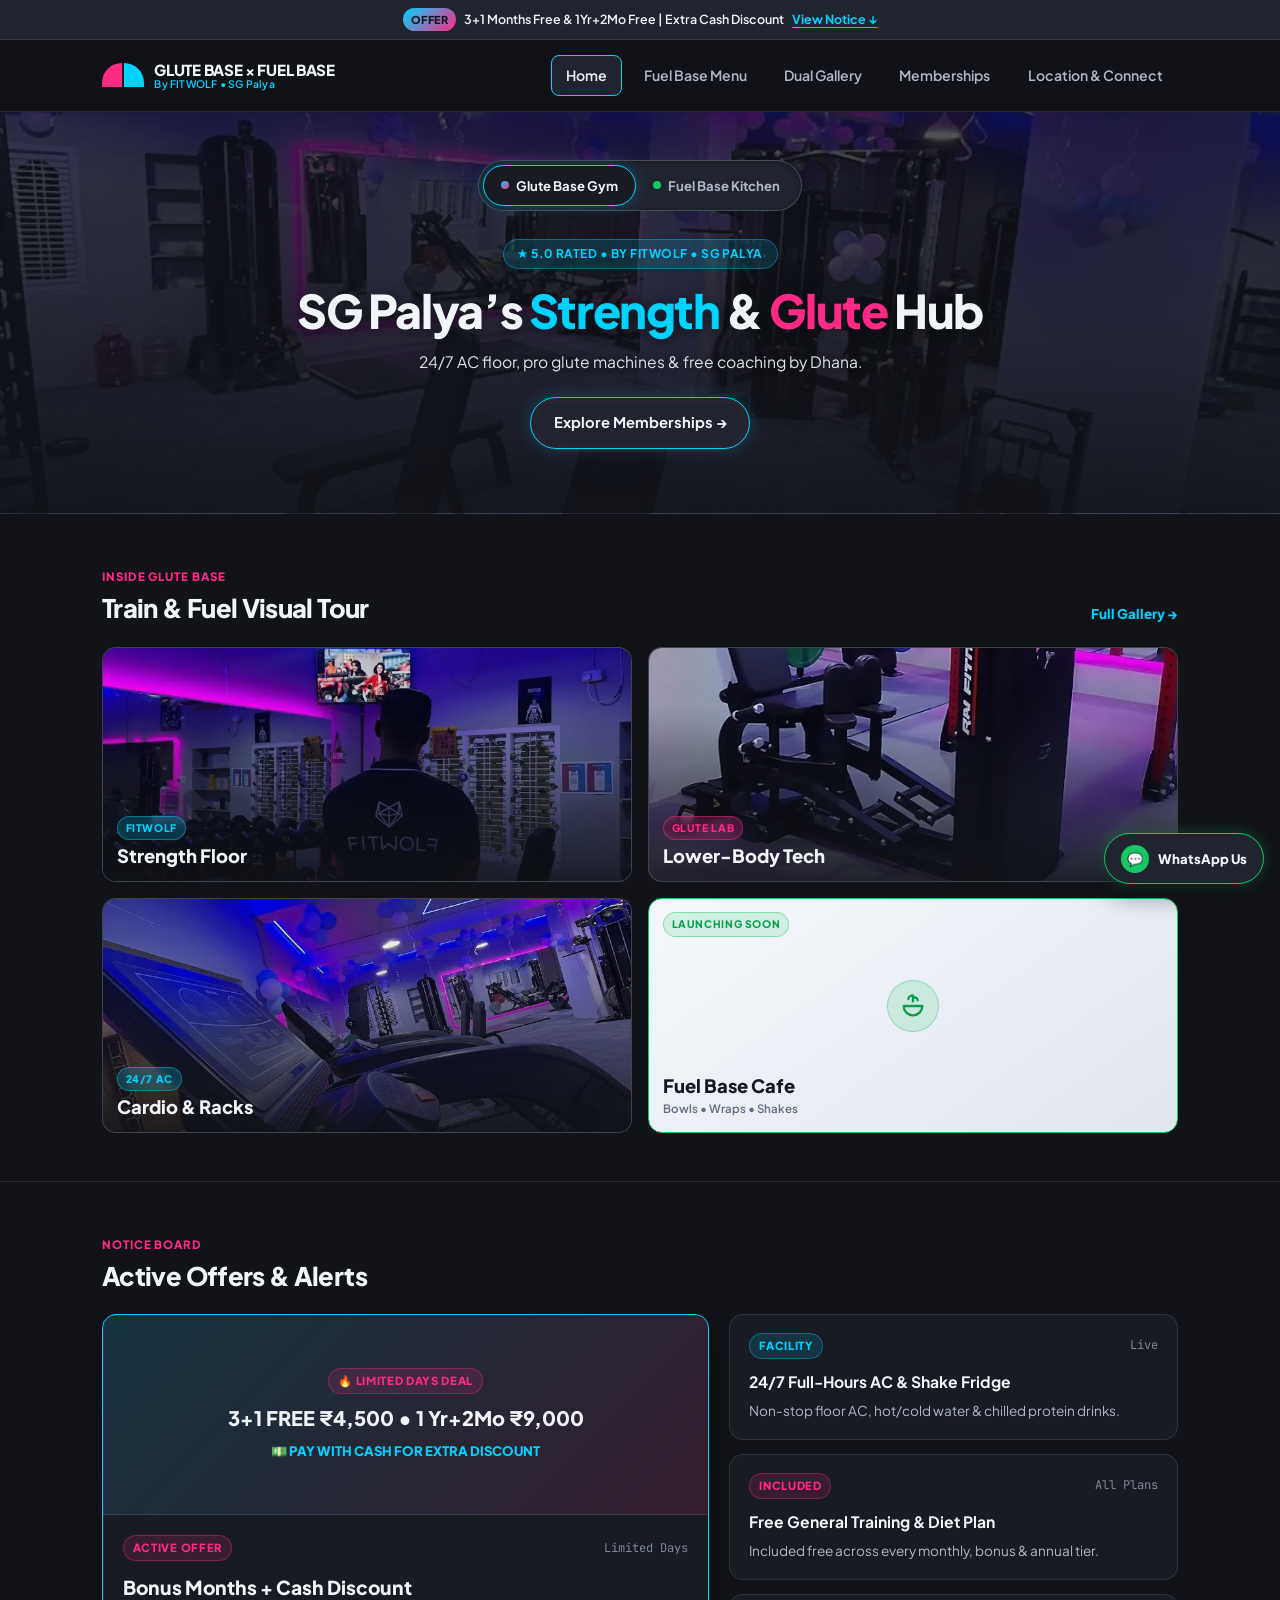
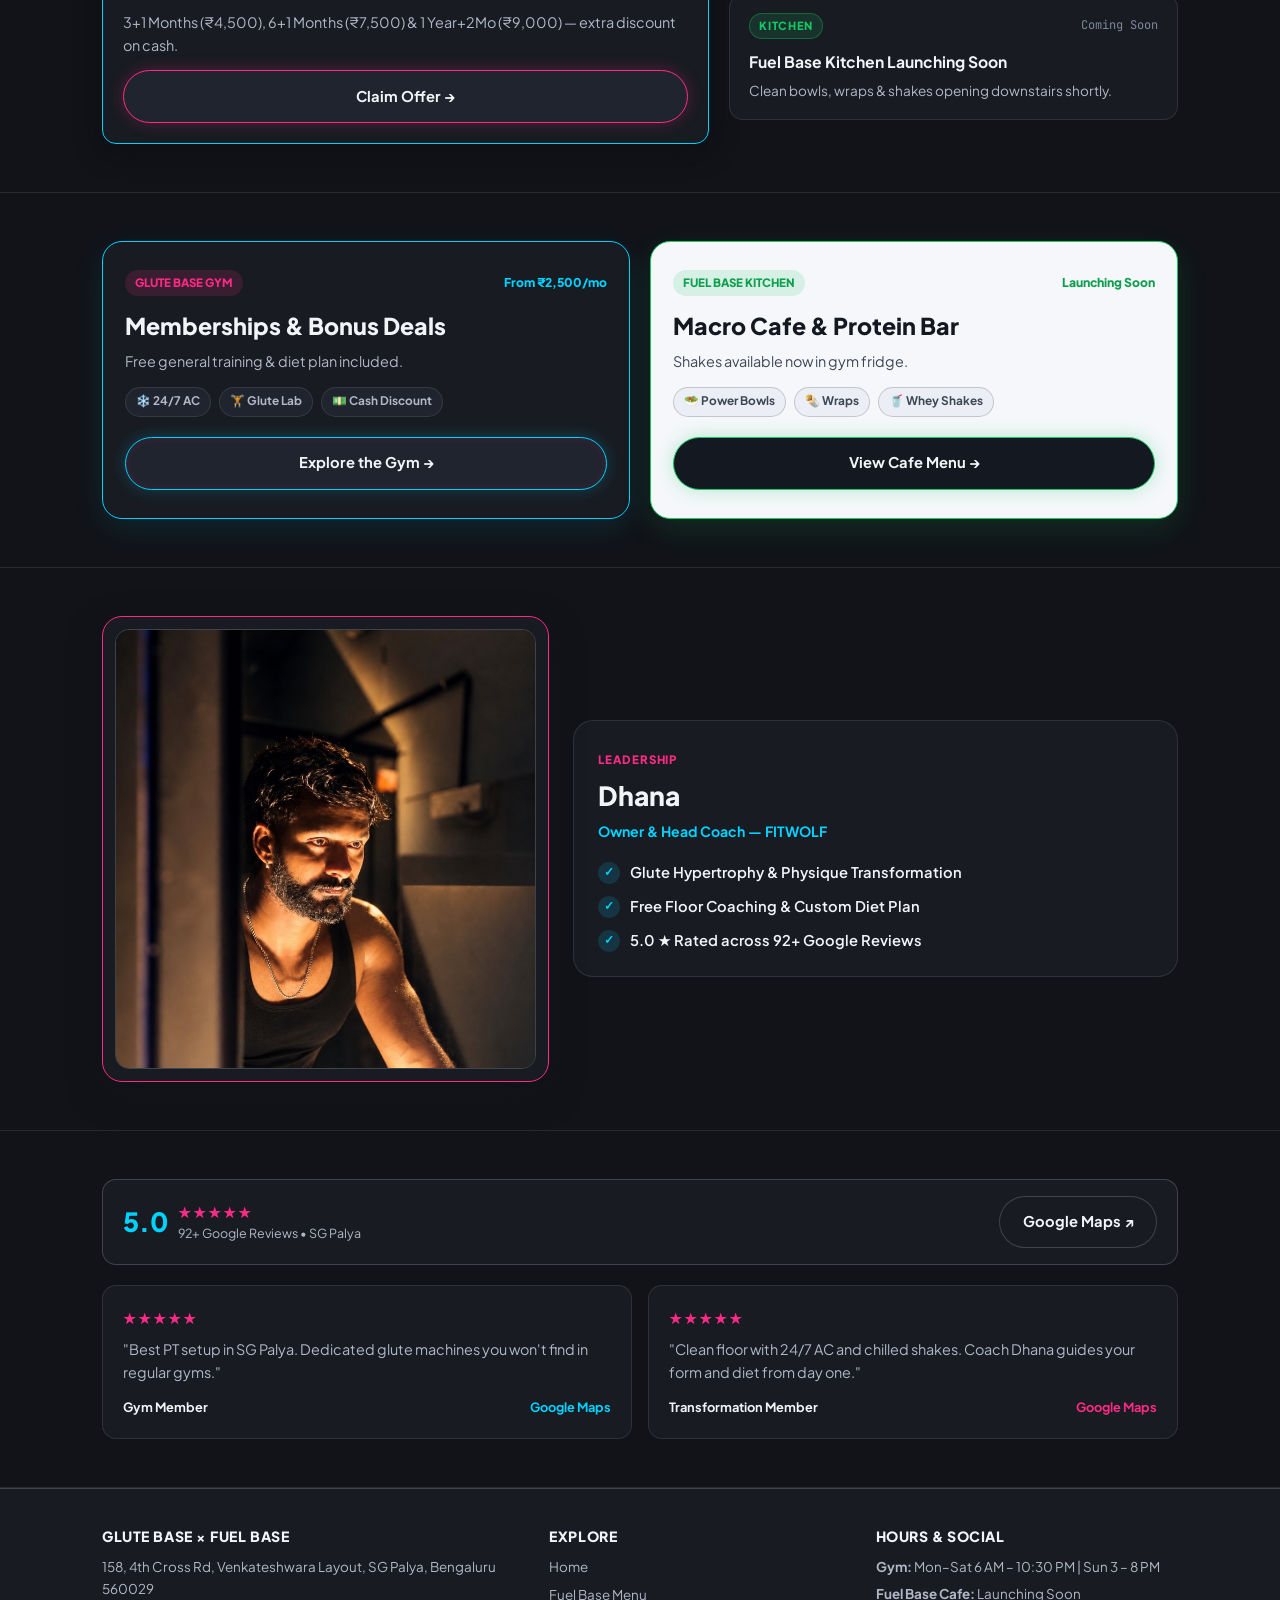
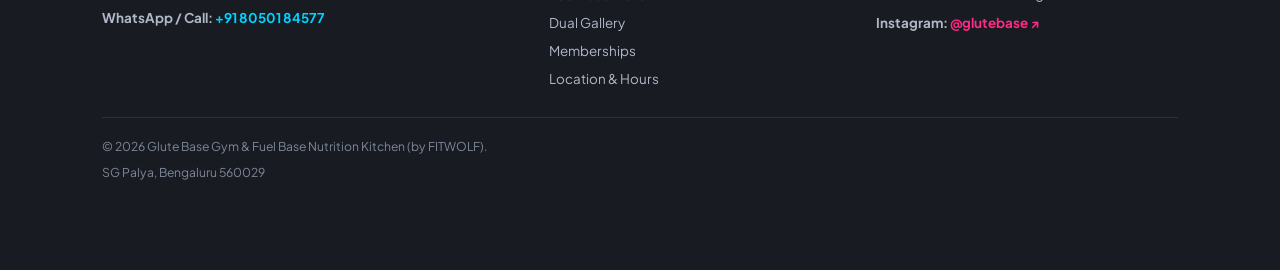
==== index.html @ b039906a "refactor: overhaul 5 pages to image-first visual layout & cut copy ~58-65%" ====
<!DOCTYPE html>
<html lang="en">
<head>
  <meta charset="UTF-8">
  <meta name="viewport" content="width=device-width, initial-scale=1.0">
  <title>Glute Base Gym &amp; Fuel Base Nutrition Kitchen | SG Palya, Bengaluru</title>
  <meta name="description" content="Glute Base Gym (Strength & Physique Training by FITWOLF) and Fuel Base Nutrition Kitchen in SG Palya, Bengaluru. 24/7 AC, Glute Lab & Coach Dhana.">
  <link rel="preconnect" href="https://fonts.googleapis.com">
  <link rel="preconnect" href="https://fonts.gstatic.com" crossorigin>
  <link href="https://fonts.googleapis.com/css2?family=JetBrains+Mono:wght@600;700&family=Plus+Jakarta+Sans:wght@400;500;600;700;800&display=swap" rel="stylesheet">
  <link rel="stylesheet" href="styles.css">
</head>
<body>

  <!-- TOP STACKING ORDER: 1. STICKY HELLO BAR + 2. MAIN HEADER -->
  <div class="top-stack-wrapper">
    <div class="hello-bar" role="region" aria-label="Latest Announcement Bar">
      <a href="#announcements" class="hello-bar-link">
        <span class="hello-pill">Offer</span>
        <span class="hello-text">3+1 Months Free &amp; 1Yr+2Mo Free | Extra Cash Discount</span>
        <span class="hello-cta">View Notice ↓</span>
      </a>
    </div>

    <header class="site-header">
      <div class="container header-inner">
        <a href="index.html" class="brand-logo" aria-label="Glute Base and Fuel Base Home">
          <div class="logo-semicircle-mark" aria-hidden="true" title="Glute Base &amp; Fuel Base Logo">
            <span class="semi-half semi-pink"></span>
            <span class="semi-half semi-blue"></span>
          </div>
          <div class="brand-logo-text">
            <span class="brand-logo-title">GLUTE BASE &times; FUEL BASE</span>
            <span class="brand-logo-sub">By FITWOLF • SG Palya</span>
          </div>
        </a>

        <button type="button" class="hamburger-btn" id="hamburger-btn" aria-label="Toggle navigation menu" aria-expanded="false" aria-controls="site-nav">
          <span class="hamburger-line"></span>
          <span class="hamburger-line"></span>
          <span class="hamburger-line"></span>
        </button>

        <nav class="site-nav" id="site-nav" aria-label="Primary Navigation">
          <ul class="nav-list">
            <li><a href="index.html" class="nav-link active">Home</a></li>
            <li><a href="menu.html" class="nav-link nav-link-fuel">Fuel Base Menu</a></li>
            <li><a href="gallery.html" class="nav-link">Dual Gallery</a></li>
            <li><a href="pricing.html" class="nav-link">Memberships</a></li>
            <li><a href="contact.html" class="nav-link">Location &amp; Connect</a></li>
          </ul>
        </nav>
      </div>
    </header>
  </div>

  <main>
    <!-- ======================================================================
         1. IMAGE-FIRST HERO SECTION WITH SCOPED BLUR DISSOLVE PILL TOGGLE
         ====================================================================== -->
    <section class="hero-section brand-scope-zone theme-glute" id="hero-brand-scope">
      <div class="container">
        <!-- iOS-Style Dual-Brand Pill Switch -->
        <div class="brand-toggle-bar">
          <div class="ios-pill-switch" data-brand-switch="hero-brand-scope" role="tablist" aria-label="Switch between Glute Base Gym and Fuel Base Nutrition Kitchen">
            <button type="button" class="pill-option is-active" data-brand="glute" role="tab" aria-selected="true" id="hero-tab-glute">
              <span class="brand-dot dot-glute"></span>
              <span>Glute Base Gym</span>
            </button>
            <button type="button" class="pill-option" data-brand="fuel" role="tab" aria-selected="false" id="hero-tab-fuel">
              <span class="brand-dot dot-fuel"></span>
              <span>Fuel Base Kitchen</span>
            </button>
          </div>
        </div>

        <!-- Blur Dissolve Target -->
        <div class="blur-dissolve-target">
          <!-- GLUTE BASE HERO PANE -->
          <div class="hero-card" data-brand-pane="glute">
            <div class="brand-eyebrow">
              <span>★ 5.0 Rated • By FITWOLF • SG Palya</span>
            </div>
            <h1 class="hero-title">
              SG Palya’s <span class="accent-blue-text">Strength</span> &amp; <span class="accent-pink-text">Glute</span> Hub
            </h1>
            <p class="hero-subtitle">
              24/7 AC floor, pro glute machines &amp; free coaching by Dhana.
            </p>
            <div class="hero-cta-group">
              <a href="pricing.html" class="btn btn-neon-glute" id="hero-cta-memberships">Explore Memberships →</a>
            </div>
          </div>

          <!-- FUEL BASE HERO PANE -->
          <div class="hero-card" data-brand-pane="fuel" hidden>
            <div class="brand-eyebrow">
              <span>🚀 Launching Soon • SG Palya</span>
            </div>
            <h1 class="hero-title">
              <span class="accent-green-text">Fuel Base</span> Nutrition Kitchen
            </h1>
            <p class="hero-subtitle">
              Clean high-protein bowls, wraps &amp; whey shakes opening downstairs.
            </p>
            <div class="hero-cta-group">
              <a href="menu.html" class="btn btn-neon-fuel" id="hero-cta-menu">Preview Menu →</a>
            </div>
          </div>
        </div>
      </div>
    </section>

    <!-- ======================================================================
         2. VISUAL SHOWCASE / 2-COLUMN IMAGE PREVIEW STRIP
         ====================================================================== -->
    <section class="section-block" id="highlights">
      <div class="container">
        <div class="section-header" style="display: flex; align-items: flex-end; justify-content: space-between; gap: 0.75rem; flex-wrap: wrap;">
          <div>
            <span class="section-tag">Inside Glute Base</span>
            <h2 class="section-title">Train &amp; Fuel Visual Tour</h2>
          </div>
          <a href="gallery.html" style="font-size: 0.84rem; font-weight: 800; color: var(--accent-blue);">Full Gallery →</a>
        </div>

        <div class="highlights-grid">
          <a href="gallery.html" class="highlight-tile">
            <img src="assets/images/gym_gmaps_5.webp" alt="FITWOLF coaching floor and dumbbell rack" class="highlight-tile-img" loading="lazy">
            <div class="highlight-tile-scrim"></div>
            <div class="highlight-tile-content">
              <span class="highlight-badge">FITWOLF</span>
              <span class="highlight-label">Strength Floor</span>
            </div>
          </a>

          <a href="gallery.html" class="highlight-tile">
            <img src="assets/images/gym_gmaps_1.webp" alt="Dedicated glute hip abductor machine" class="highlight-tile-img" loading="lazy">
            <div class="highlight-tile-scrim"></div>
            <div class="highlight-tile-content">
              <span class="highlight-badge badge-pink">Glute Lab</span>
              <span class="highlight-label">Lower-Body Tech</span>
            </div>
          </a>

          <a href="gallery.html" class="highlight-tile">
            <img src="assets/images/gym_gmaps_4.webp" alt="24/7 AC treadmills and cardio zone" class="highlight-tile-img" loading="lazy">
            <div class="highlight-tile-scrim"></div>
            <div class="highlight-tile-content">
              <span class="highlight-badge">24/7 AC</span>
              <span class="highlight-label">Cardio &amp; Racks</span>
            </div>
          </a>

          <a href="menu.html" class="highlight-tile highlight-tile-fuel">
            <div class="highlight-badge badge-green">Launching Soon</div>
            <div class="highlight-fuel-visual" aria-hidden="true">
              <div class="highlight-fuel-icon-ring">
                <svg width="28" height="28" viewBox="0 0 24 24" fill="none" stroke="currentColor" stroke-width="2" stroke-linecap="round" stroke-linejoin="round" style="color: var(--accent-green-dark);">
                  <path d="M4 12h16a8 8 0 0 1-16 0Z"/>
                  <path d="M12 4v4"/>
                  <path d="M8 6c0-2 2-3 4-3"/>
                  <path d="M16 7c0-1.5-1.5-2.5-3-2.5"/>
                </svg>
              </div>
            </div>
            <div>
              <div class="highlight-label">Fuel Base Cafe</div>
              <div class="highlight-sub">Bowls • Wraps • Shakes</div>
            </div>
          </a>
        </div>
      </div>
    </section>

    <!-- ======================================================================
         3. NOTICE BOARD (ULTRA-SHORT OFFERS + MOBILE ACCORDION)
         ====================================================================== -->
    <section class="section-block" id="announcements">
      <div class="container">
        <div class="section-header">
          <span class="section-tag">Notice Board</span>
          <h2 class="section-title">Active Offers &amp; Alerts</h2>
        </div>

        <div class="notice-board-grid">
          <!-- Main Ongoing Offer -->
          <article class="main-notice-card">
            <div class="notice-image-placeholder">
              <span class="notice-live-tag" style="margin-bottom: 0.5rem;">🔥 Limited Days Deal</span>
              <div style="font-size: 1.25rem; font-weight: 800; color: var(--text-light-primary);">
                3+1 FREE ₹4,500 &bull; 1 Yr+2Mo ₹9,000
              </div>
              <p style="font-size: 0.82rem; color: var(--accent-blue); font-weight: 800; margin-top: 0.35rem;">
                💵 PAY WITH CASH FOR EXTRA DISCOUNT
              </p>
            </div>
            <div class="main-notice-body">
              <div class="notice-status-row">
                <span class="notice-live-tag">Active Offer</span>
                <span class="notice-date">Limited Days</span>
              </div>
              <h3 class="main-notice-title">Bonus Months + Cash Discount</h3>
              <p class="main-notice-text" style="margin-bottom: 0.85rem;">
                3+1 Months (₹4,500), 6+1 Months (₹7,500) &amp; 1 Year+2Mo (₹9,000) — extra discount on cash.
              </p>
              <a href="pricing.html" class="btn btn-neon-pink" style="width: 100%;">Claim Offer →</a>
            </div>
          </article>

          <!-- Previous / Supporting Notices -->
          <div class="prev-notices-column" id="prev-notices-list">
            <article class="prev-notice-card">
              <div class="notice-status-row">
                <span class="notice-live-tag" style="background-color: var(--accent-blue-soft); color: var(--accent-blue); border-color: rgba(0, 210, 255, 0.35);">Facility</span>
                <span class="notice-date">Live</span>
              </div>
              <h4 class="prev-notice-title">24/7 Full-Hours AC &amp; Shake Fridge</h4>
              <p class="prev-notice-desc">
                Non-stop floor AC, hot/cold water &amp; chilled protein drinks.
              </p>
            </article>

            <article class="prev-notice-card is-hidden-mobile">
              <div class="notice-status-row">
                <span class="notice-live-tag">Included</span>
                <span class="notice-date">All Plans</span>
              </div>
              <h4 class="prev-notice-title">Free General Training &amp; Diet Plan</h4>
              <p class="prev-notice-desc">
                Included free across every monthly, bonus &amp; annual tier.
              </p>
            </article>

            <article class="prev-notice-card is-hidden-mobile">
              <div class="notice-status-row">
                <span class="notice-live-tag" style="background-color: var(--accent-green-soft); color: var(--accent-green); border-color: rgba(22, 199, 101, 0.35);">Kitchen</span>
                <span class="notice-date">Coming Soon</span>
              </div>
              <h4 class="prev-notice-title">Fuel Base Kitchen Launching Soon</h4>
              <p class="prev-notice-desc">
                Clean bowls, wraps &amp; shakes opening downstairs shortly.
              </p>
            </article>

            <button type="button" class="notice-accordion-btn" id="notice-accordion-toggle" aria-expanded="false">
              <span data-toggle-label>View all notices (2 more) ↓</span>
            </button>
          </div>
        </div>
      </div>
    </section>

    <!-- ======================================================================
         4. ENTRY PORTALS (2 LARGE NAVIGATION CARDS)
         ====================================================================== -->
    <section class="section-block" id="portals">
      <div class="container">
        <div class="portals-grid">
          <!-- Portal 1: Glute Base Gym -> pricing.html -->
          <div class="portal-card portal-glute">
            <div>
              <div class="portal-badge-row">
                <span class="portal-pill-glute">Glute Base Gym</span>
                <span style="font-size: 0.76rem; color: var(--accent-blue); font-weight: 800;">From ₹2,500/mo</span>
              </div>
              <h3 class="portal-title" style="margin-top: 0.65rem;">Memberships &amp; Bonus Deals</h3>
              <p class="portal-desc">Free general training &amp; diet plan included.</p>
              <div class="portal-chips">
                <span class="portal-chip">❄️ 24/7 AC</span>
                <span class="portal-chip">🏋️ Glute Lab</span>
                <span class="portal-chip">💵 Cash Discount</span>
              </div>
            </div>
            <a href="pricing.html" class="btn btn-neon-glute" id="portal-explore-gym">Explore the Gym →</a>
          </div>

          <!-- Portal 2: Fuel Base Cafe -> menu.html -->
          <div class="portal-card portal-fuel">
            <div>
              <div class="portal-badge-row">
                <span class="portal-pill-fuel">Fuel Base Kitchen</span>
                <span style="font-size: 0.76rem; color: var(--accent-green-dark); font-weight: 800;">Launching Soon</span>
              </div>
              <h3 class="portal-title" style="margin-top: 0.65rem;">Macro Cafe &amp; Protein Bar</h3>
              <p class="portal-desc">Shakes available now in gym fridge.</p>
              <div class="portal-chips">
                <span class="portal-chip">🥗 Power Bowls</span>
                <span class="portal-chip">🌯 Wraps</span>
                <span class="portal-chip">🥤 Whey Shakes</span>
              </div>
            </div>
            <a href="menu.html" class="btn btn-neon-fuel" id="portal-view-menu">View Cafe Menu →</a>
          </div>
        </div>
      </div>
    </section>

    <!-- ======================================================================
         5. COACH DHANA SECTION (PROMINENT PORTRAIT + 3 PUNCHY HIGHLIGHTS)
         ====================================================================== -->
    <section class="section-block" id="about-dhana">
      <div class="container">
        <div class="about-founder-grid">
          <div class="founder-photo-box">
            <img
              src="assets/images/dhana_2.PNG"
              alt="Dhana — Owner & Head Coach (FITWOLF)"
              class="founder-portrait-img"
              loading="lazy"
            >
          </div>

          <div class="founder-content-card">
            <span class="section-tag">Leadership</span>
            <h2 class="founder-name">Dhana</h2>
            <div class="founder-role">Owner &amp; Head Coach — FITWOLF</div>

            <ul class="founder-bullets">
              <li>
                <span class="founder-bullet-icon">✓</span>
                <span>Glute Hypertrophy &amp; Physique Transformation</span>
              </li>
              <li>
                <span class="founder-bullet-icon">✓</span>
                <span>Free Floor Coaching &amp; Custom Diet Plan</span>
              </li>
              <li>
                <span class="founder-bullet-icon">✓</span>
                <span>5.0 ★ Rated across 92+ Google Reviews</span>
              </li>
            </ul>
          </div>
        </div>
      </div>
    </section>

    <!-- ======================================================================
         6. REVIEWS / SOCIAL PROOF (CONCISE)
         ====================================================================== -->
    <section class="section-block" id="reviews">
      <div class="container">
        <div class="reviews-summary-bar">
          <div class="rating-score">
            <span class="score-num">5.0</span>
            <div>
              <div class="stars-row" aria-label="5 out of 5 stars">★★★★★</div>
              <div style="font-size: 0.78rem; color: var(--text-light-secondary);">92+ Google Reviews • SG Palya</div>
            </div>
          </div>
          <a href="https://maps.google.com/?q=Glute+Base+Gym+and+Fitness+Centre+158+4th+Cross+Road+Venkateshwara+Layout+SG+Palya+Bengaluru" target="_blank" rel="noopener" class="btn btn-secondary-dark">Google Maps ↗</a>
        </div>

        <div class="reviews-grid">
          <article class="review-card">
            <div class="stars-row" style="margin-bottom: 0.45rem;">★★★★★</div>
            <p class="review-quote">
              "Best PT setup in SG Palya. Dedicated glute machines you won't find in regular gyms."
            </p>
            <div class="reviewer-meta">
              <span>Gym Member</span>
              <span style="color: var(--accent-blue);">Google Maps</span>
            </div>
          </article>

          <article class="review-card">
            <div class="stars-row" style="margin-bottom: 0.45rem;">★★★★★</div>
            <p class="review-quote">
              "Clean floor with 24/7 AC and chilled shakes. Coach Dhana guides your form and diet from day one."
            </p>
            <div class="reviewer-meta">
              <span>Transformation Member</span>
              <span style="color: var(--accent-pink);">Google Maps</span>
            </div>
          </article>
        </div>
      </div>
    </section>
  </main>

  <!-- GLOBAL FOOTER -->
  <footer class="site-footer">
    <div class="container">
      <div class="footer-grid">
        <div>
          <div class="footer-heading">Glute Base &times; Fuel Base</div>
          <p style="margin-bottom: 0.5rem;">
            158, 4th Cross Rd, Venkateshwara Layout, SG Palya, Bengaluru 560029
          </p>
          <p>
            <strong>WhatsApp / Call:</strong> <a href="tel:+918050184577" style="color: var(--accent-blue); font-weight: 700;">+91 80501 84577</a>
          </p>
        </div>

        <div>
          <div class="footer-heading">Explore</div>
          <ul class="footer-links">
            <li><a href="index.html">Home</a></li>
            <li><a href="menu.html">Fuel Base Menu</a></li>
            <li><a href="gallery.html">Dual Gallery</a></li>
            <li><a href="pricing.html">Memberships</a></li>
            <li><a href="contact.html">Location &amp; Hours</a></li>
          </ul>
        </div>

        <div>
          <div class="footer-heading">Hours &amp; Social</div>
          <p style="margin-bottom: 0.35rem;"><strong>Gym:</strong> Mon–Sat 6 AM – 10:30 PM | Sun 3 – 8 PM</p>
          <p style="margin-bottom: 0.45rem;"><strong>Fuel Base Cafe:</strong> Launching Soon</p>
          <p><strong>Instagram:</strong> <a href="https://www.instagram.com/glutebase/" target="_blank" rel="noopener" style="color: var(--accent-pink); font-weight: 700;">@glutebase ↗</a></p>
        </div>
      </div>

      <div class="footer-bottom">
        <span>&copy; 2026 Glute Base Gym &amp; Fuel Base Nutrition Kitchen (by FITWOLF).</span>
        <span>SG Palya, Bengaluru 560029</span>
      </div>
    </div>
  </footer>

  <!-- PERSISTENT FLOATING WHATSAPP WIDGET -->
  <a href="https://wa.me/918050184577?text=Hi%20Dhana%2C%20I%20visited%20Glute%20Base%20online%20and%20want%20to%20connect." target="_blank" rel="noopener" class="whatsapp-float" aria-label="Chat on WhatsApp with Glute Base">
    <span class="wa-icon-circle" aria-hidden="true">💬</span>
    <span>WhatsApp Us</span>
  </a>

  <script src="main.js"></script>
</body>
</html>
---- styles.css ----
/* ==========================================================================
   GLUTE BASE GYM & FUEL BASE NUTRITION KITCHEN — CORE DESIGN SYSTEM
   Architecture: Mobile-First, Pure CSS3, Dual-Brand Theme Engine
   Strictly NO #000000 or #FFFFFF, NO Red/Coral anywhere.
   ========================================================================== */

:root {
  /* Dark Mode (Glute Base Default) - Charcoal & Off-Black */
  --charcoal-bg: #111318;
  --charcoal-surface: #181B22;
  --charcoal-elevated: #20242E;
  --charcoal-border: rgba(244, 246, 250, 0.1);
  --charcoal-border-strong: rgba(244, 246, 250, 0.18);

  /* Light Mode (Fuel Base) - Off-White & Soft Ivory */
  --offwhite-bg: #F5F7FA;
  --offwhite-surface: #EBEEF4;
  --offwhite-elevated: #E1E6EF;
  --offwhite-border: rgba(18, 21, 28, 0.1);
  --offwhite-border-strong: rgba(18, 21, 28, 0.18);

  /* Text Colors (Never pure #000000 or #FFFFFF) */
  --text-light-primary: #F2F5F8;
  --text-light-secondary: #B0B8C8;
  --text-light-muted: #7E8798;

  --text-dark-primary: #141821;
  --text-dark-secondary: #3E4656;
  --text-dark-muted: #646E82;

  /* Brand Accents - Strictly Electric Blue, Neon Pink, & Fresh Green (NO Red/Coral) */
  --accent-blue: #00D2FF;
  --accent-blue-dark: #0099CC;
  --accent-blue-soft: rgba(0, 210, 255, 0.14);

  --accent-pink: #FF2A85;
  --accent-pink-dark: #D91B6E;
  --accent-pink-soft: rgba(255, 42, 133, 0.14);

  --accent-green: #16C765;
  --accent-green-dark: #0E9F4E;
  --accent-green-soft: rgba(22, 199, 101, 0.14);

  /* Gradients */
  --grad-glute: linear-gradient(135deg, var(--accent-blue) 0%, var(--accent-pink) 100%);
  --grad-fuel: linear-gradient(135deg, var(--accent-green) 0%, var(--accent-blue) 55%, var(--accent-pink) 100%);

  /* Typography */
  --font-sans: 'Plus Jakarta Sans', -apple-system, BlinkMacSystemFont, 'Segoe UI', Roboto, sans-serif;
  --font-mono: 'JetBrains Mono', monospace;

  /* Spacing & Layout */
  --container-max: 1140px;
  --gutter: 1rem;
  --radius-sm: 8px;
  --radius-md: 14px;
  --radius-lg: 20px;
  --radius-pill: 9999px;

  /* Sticky Offsets */
  --hellobar-h: 40px;
  --header-h: 64px;
}

/* ==========================================================================
   1. RESET & HORIZONTAL OVERFLOW LOCK (ZERO HORIZONTAL SCROLL ON MOBILE)
   ========================================================================== */
*,
*::before,
*::after {
  box-sizing: border-box;
  margin: 0;
  padding: 0;
}

html {
  font-size: 16px;
  scroll-behavior: smooth;
  overflow-x: hidden;
  max-width: 100%;
  -webkit-text-size-adjust: 100%;
}

body {
  font-family: var(--font-sans);
  background-color: var(--charcoal-bg);
  color: var(--text-light-primary);
  line-height: 1.6;
  overflow-x: hidden;
  max-width: 100%;
  min-height: 100vh;
  display: flex;
  flex-direction: column;
  -webkit-font-smoothing: antialiased;
}

body.page-light {
  background-color: var(--offwhite-bg);
  color: var(--text-dark-primary);
}

img,
svg,
iframe,
video {
  max-width: 100%;
  height: auto;
  display: block;
}

a {
  color: inherit;
  text-decoration: none;
  transition: color 0.2s ease, opacity 0.2s ease;
}

ul,
ol {
  list-style: none;
}

button,
input {
  font: inherit;
  border: none;
  background: none;
}

button {
  cursor: pointer;
}

.container {
  width: 100%;
  max-width: var(--container-max);
  margin: 0 auto;
  padding: 0 var(--gutter);
}

/* ==========================================================================
   2. TOP STACKING ORDER: STICKY HELLO BAR + MAIN HEADER
   ========================================================================== */
.top-stack-wrapper {
  position: sticky;
  top: 0;
  z-index: 900;
  width: 100%;
}

/* Sticky Hello Bar */
.hello-bar {
  background-color: var(--charcoal-elevated);
  border-bottom: 1px solid var(--charcoal-border);
  min-height: var(--hellobar-h);
  display: flex;
  align-items: center;
  justify-content: center;
  padding: 0.35rem 0.75rem;
  font-size: 0.78rem;
  color: var(--text-light-primary);
}

.hello-bar-link {
  display: flex;
  align-items: center;
  justify-content: center;
  gap: 0.5rem;
  flex-wrap: nowrap;
  text-align: center;
  width: 100%;
  min-width: 0;
}

.hello-pill {
  display: none;
  background: var(--grad-glute);
  color: var(--charcoal-bg);
  font-weight: 800;
  font-size: 0.68rem;
  letter-spacing: 0.05em;
  text-transform: uppercase;
  padding: 0.15rem 0.5rem;
  border-radius: var(--radius-pill);
  flex-shrink: 0;
}

.hello-text {
  font-weight: 600;
  color: var(--text-light-primary);
  min-width: 0;
  overflow-wrap: break-word;
}

.hello-cta {
  color: var(--accent-blue);
  font-weight: 700;
  text-decoration: underline;
  text-underline-offset: 3px;
  flex-shrink: 0;
  white-space: nowrap;
}

/* Main Header (Logo Left, Hamburger Right) */
.site-header {
  position: relative;
  background-color: rgba(17, 19, 24, 0.94);
  backdrop-filter: blur(14px);
  -webkit-backdrop-filter: blur(14px);
  border-bottom: 1px solid var(--charcoal-border);
  height: var(--header-h);
  display: flex;
  align-items: center;
  width: 100%;
}

.header-inner {
  display: flex;
  align-items: center;
  justify-content: space-between;
  width: 100%;
  gap: 0.75rem;
}

/* Storefront Signage Split Semi-Circle Logo Placeholder */
.brand-logo {
  display: flex;
  align-items: center;
  gap: 0.65rem;
  min-width: 0;
}

.logo-semicircle-mark {
  width: 42px;
  height: 24px;
  display: flex;
  gap: 2px;
  flex-shrink: 0;
}

.semi-half {
  flex: 1;
  height: 100%;
  position: relative;
  overflow: hidden;
}

.semi-pink {
  background-color: var(--accent-pink);
  border-top-left-radius: 24px;
}

.semi-blue {
  background-color: var(--accent-blue);
  border-top-right-radius: 24px;
}

.brand-logo-text {
  display: flex;
  flex-direction: column;
  line-height: 1.15;
}

.brand-logo-title {
  font-size: 0.95rem;
  font-weight: 800;
  letter-spacing: -0.02em;
  color: var(--text-light-primary);
}

.brand-logo-sub {
  font-size: 0.65rem;
  font-weight: 600;
  color: var(--accent-blue);
  letter-spacing: 0.02em;
}

/* Mobile Hamburger Button */
.hamburger-btn {
  width: 44px;
  height: 44px;
  border-radius: var(--radius-sm);
  border: 1px solid var(--charcoal-border-strong);
  background-color: var(--charcoal-surface);
  display: flex;
  flex-direction: column;
  align-items: center;
  justify-content: center;
  gap: 5px;
  flex-shrink: 0;
  transition: border-color 0.2s ease, background-color 0.2s ease;
}

.hamburger-btn:hover,
.hamburger-btn:focus-visible {
  border-color: var(--accent-blue);
  outline: none;
}

.hamburger-line {
  width: 20px;
  height: 2px;
  background-color: var(--text-light-primary);
  border-radius: 2px;
  transition: transform 0.25s ease, opacity 0.25s ease;
}

.hamburger-btn[aria-expanded="true"] .hamburger-line:nth-child(1) {
  transform: translateY(7px) rotate(45deg);
}

.hamburger-btn[aria-expanded="true"] .hamburger-line:nth-child(2) {
  opacity: 0;
}

.hamburger-btn[aria-expanded="true"] .hamburger-line:nth-child(3) {
  transform: translateY(-7px) rotate(-45deg);
}

/* Navigation Menu (Mobile Drawer + Desktop Inline) */
.site-nav {
  position: absolute;
  top: 100%;
  left: 0;
  right: 0;
  background-color: var(--charcoal-surface);
  border-bottom: 1px solid var(--charcoal-border-strong);
  padding: 1rem var(--gutter) 1.5rem;
  display: none;
  flex-direction: column;
  gap: 0.5rem;
  box-shadow: 0 20px 40px rgba(10, 12, 16, 0.7);
  z-index: 899;
}

.site-nav.is-open {
  display: flex;
}

.nav-list {
  display: flex;
  flex-direction: column;
  gap: 0.35rem;
}

.nav-link {
  display: flex;
  align-items: center;
  justify-content: space-between;
  padding: 0.75rem 1rem;
  border-radius: var(--radius-sm);
  font-size: 0.95rem;
  font-weight: 600;
  color: var(--text-light-secondary);
  background-color: rgba(242, 245, 248, 0.02);
  border: 1px solid transparent;
}

.nav-link:hover,
.nav-link.active {
  color: var(--text-light-primary);
  background-color: var(--charcoal-elevated);
  border-color: var(--accent-blue);
}

.nav-link-fuel:hover,
.nav-link-fuel.active {
  border-color: var(--accent-green);
}

/* ==========================================================================
   3. DUAL-BRAND PILL TOGGLE & BLUR DISSOLVE ENGINE
   ========================================================================== */
.brand-toggle-bar {
  display: flex;
  flex-direction: column;
  align-items: center;
  margin-bottom: 1.75rem;
}

.brand-toggle-caption {
  font-size: 0.72rem;
  font-weight: 700;
  text-transform: uppercase;
  letter-spacing: 0.08em;
  margin-bottom: 0.6rem;
  color: var(--text-light-muted);
  transition: color 0.3s ease;
}

.theme-fuel .brand-toggle-caption {
  color: var(--text-dark-muted);
}

.ios-pill-switch {
  display: inline-flex;
  align-items: center;
  background-color: var(--charcoal-elevated);
  border: 1px solid var(--charcoal-border-strong);
  padding: 4px;
  border-radius: var(--radius-pill);
  position: relative;
  max-width: 100%;
  box-shadow: inset 0 2px 6px rgba(10, 12, 16, 0.35);
}

.theme-fuel .ios-pill-switch {
  background-color: var(--offwhite-elevated);
  border-color: var(--offwhite-border-strong);
  box-shadow: inset 0 2px 5px rgba(18, 21, 28, 0.08);
}

.pill-option {
  padding: 0.55rem 1.05rem;
  border-radius: var(--radius-pill);
  font-size: 0.82rem;
  font-weight: 700;
  color: var(--text-light-secondary);
  transition: all 0.25s ease;
  display: inline-flex;
  align-items: center;
  gap: 0.45rem;
  white-space: nowrap;
}

.theme-fuel .pill-option {
  color: var(--text-dark-secondary);
}

.pill-option.is-active[data-brand="glute"] {
  background: var(--charcoal-surface);
  color: var(--text-light-primary);
  border: 1px solid var(--accent-blue);
  box-shadow: 0 0 14px rgba(0, 210, 255, 0.25);
}

.pill-option.is-active[data-brand="fuel"] {
  background: var(--offwhite-bg);
  color: var(--text-dark-primary);
  border: 1px solid var(--accent-green);
  box-shadow: 0 0 14px rgba(22, 199, 101, 0.28);
}

.brand-dot {
  width: 8px;
  height: 8px;
  border-radius: 50%;
  flex-shrink: 0;
}

.dot-glute {
  background: var(--grad-glute);
}

.dot-fuel {
  background: var(--accent-green);
}

/* Blur Dissolve Transition Rule (filter: blur(8px); opacity: 0;) */
.brand-scope-zone {
  transition: background-color 0.35s ease, color 0.35s ease;
}

.blur-dissolve-target {
  transition: filter 0.28s cubic-bezier(0.4, 0, 0.2, 1), opacity 0.28s cubic-bezier(0.4, 0, 0.2, 1);
  filter: blur(0px);
  opacity: 1;
}

.blur-dissolve-target.is-dissolving {
  filter: blur(8px);
  opacity: 0;
}

/* Scoped Themes for Hero and Gallery */
.brand-scope-zone.theme-glute {
  background-color: var(--charcoal-bg);
  color: var(--text-light-primary);
}

.brand-scope-zone.theme-fuel {
  background-color: var(--offwhite-bg);
  color: var(--text-dark-primary);
}

/* ==========================================================================
   4. BUTTONS & MINIMAL NEON CTA BORDERS
   ========================================================================== */
.btn {
  display: inline-flex;
  align-items: center;
  justify-content: center;
  gap: 0.5rem;
  padding: 0.85rem 1.4rem;
  border-radius: var(--radius-pill);
  font-size: 0.92rem;
  font-weight: 700;
  text-align: center;
  transition: transform 0.2s ease, box-shadow 0.2s ease, background-color 0.2s ease;
  min-height: 48px;
}

.btn:active {
  transform: scale(0.98);
}

/* Critical CTA with minimal neon border */
.btn-neon-glute {
  background-color: var(--charcoal-elevated);
  color: var(--text-light-primary);
  border: 1.5px solid var(--accent-blue);
  box-shadow: 0 0 16px rgba(0, 210, 255, 0.22), inset 0 0 8px rgba(255, 42, 133, 0.12);
}

.btn-neon-glute:hover {
  border-color: var(--accent-pink);
  box-shadow: 0 0 22px rgba(255, 42, 133, 0.35);
  transform: translateY(-1px);
}

.btn-neon-pink {
  background-color: var(--charcoal-elevated);
  color: var(--text-light-primary);
  border: 1.5px solid var(--accent-pink);
  box-shadow: 0 0 16px rgba(255, 42, 133, 0.25);
}

.btn-neon-pink:hover {
  border-color: var(--accent-blue);
  box-shadow: 0 0 22px rgba(0, 210, 255, 0.35);
  transform: translateY(-1px);
}

.btn-neon-fuel {
  background-color: var(--text-dark-primary);
  color: var(--text-light-primary);
  border: 1.5px solid var(--accent-green);
  box-shadow: 0 0 18px rgba(22, 199, 101, 0.28);
}

.btn-neon-fuel:hover {
  border-color: var(--accent-blue);
  box-shadow: 0 0 22px rgba(0, 210, 255, 0.35);
  transform: translateY(-1px);
}

.btn-secondary-dark {
  background-color: var(--charcoal-surface);
  color: var(--text-light-primary);
  border: 1px solid var(--charcoal-border-strong);
}

.btn-secondary-light {
  background-color: var(--offwhite-surface);
  color: var(--text-dark-primary);
  border: 1px solid var(--offwhite-border-strong);
}

/* ==========================================================================
   5. HERO SECTION (INDEX.HTML - IMAGE-FIRST)
   ========================================================================== */
.hero-section {
  padding: 2.25rem 0 3rem;
  border-bottom: 1px solid var(--charcoal-border);
  position: relative;
  overflow: hidden;
  background-size: cover;
  background-position: center;
}

.hero-section.theme-glute {
  background-image:
    linear-gradient(180deg, rgba(17, 19, 24, 0.72) 0%, rgba(17, 19, 24, 0.84) 55%, rgba(17, 19, 24, 0.96) 100%),
    url('assets/images/gym_gmaps_0.webp');
}

.hero-section.theme-fuel {
  background-image:
    radial-gradient(circle at 18% 18%, rgba(22, 199, 101, 0.16), transparent 50%),
    radial-gradient(circle at 84% 24%, rgba(0, 210, 255, 0.14), transparent 50%),
    radial-gradient(circle at 50% 92%, rgba(255, 42, 133, 0.1), transparent 55%);
  border-bottom-color: var(--offwhite-border);
}

.hero-card {
  max-width: 780px;
  margin: 0 auto;
  text-align: center;
}

.brand-eyebrow {
  display: inline-flex;
  align-items: center;
  gap: 0.45rem;
  padding: 0.3rem 0.85rem;
  border-radius: var(--radius-pill);
  font-size: 0.75rem;
  font-weight: 700;
  letter-spacing: 0.04em;
  text-transform: uppercase;
  margin-bottom: 0.9rem;
  background-color: var(--accent-blue-soft);
  color: var(--accent-blue);
  border: 1px solid rgba(0, 210, 255, 0.35);
  backdrop-filter: blur(6px);
}

.theme-fuel .brand-eyebrow {
  background-color: var(--accent-green-soft);
  color: var(--accent-green-dark);
  border-color: rgba(22, 199, 101, 0.35);
}

.hero-title {
  font-size: 2.05rem;
  line-height: 1.15;
  font-weight: 800;
  letter-spacing: -0.03em;
  margin-bottom: 0.75rem;
}

.theme-glute .hero-title {
  text-shadow: 0 2px 14px rgba(10, 12, 16, 0.65);
}

.accent-blue-text {
  color: var(--accent-blue);
}

.accent-pink-text {
  color: var(--accent-pink);
}

.accent-green-text {
  color: var(--accent-green);
}

.theme-fuel .accent-blue-text {
  color: var(--accent-blue-dark);
}

.theme-fuel .accent-pink-text {
  color: var(--accent-pink-dark);
}

.theme-fuel .accent-green-text {
  color: var(--accent-green-dark);
}

.hero-subtitle {
  font-size: 0.98rem;
  color: var(--text-light-secondary);
  max-width: 560px;
  margin: 0 auto 1.4rem;
}

.theme-glute .hero-subtitle {
  color: var(--text-light-primary);
  opacity: 0.92;
  text-shadow: 0 1px 10px rgba(10, 12, 16, 0.65);
}

.theme-fuel .hero-subtitle {
  color: var(--text-dark-secondary);
}

.hero-meta-badges {
  display: flex;
  flex-wrap: wrap;
  justify-content: center;
  gap: 0.5rem;
  margin-bottom: 1.5rem;
}

.meta-pill {
  font-size: 0.78rem;
  font-weight: 600;
  padding: 0.35rem 0.75rem;
  border-radius: var(--radius-sm);
  background-color: var(--charcoal-surface);
  border: 1px solid var(--charcoal-border);
  color: var(--text-light-secondary);
}

.theme-fuel .meta-pill {
  background-color: var(--offwhite-surface);
  border-color: var(--offwhite-border);
  color: var(--text-dark-secondary);
}

.hero-cta-group {
  display: flex;
  flex-direction: column;
  gap: 0.75rem;
  max-width: 400px;
  margin: 0 auto;
}

/* ==========================================================================
   6. SECTIONS & HEADINGS + VISUAL HIGHLIGHTS STRIP
   ========================================================================== */
.section-block {
  padding: 2.25rem 0;
  border-bottom: 1px solid var(--charcoal-border);
}

.page-light .section-block {
  border-bottom-color: var(--offwhite-border);
}

.section-header {
  margin-bottom: 1.4rem;
}

/* 2-Column Visual Showcase Grid (index.html) */
.highlights-grid {
  display: grid;
  grid-template-columns: repeat(2, minmax(0, 1fr));
  gap: 0.75rem;
}

.highlight-tile {
  position: relative;
  display: block;
  height: 170px;
  border-radius: var(--radius-md);
  overflow: hidden;
  border: 1px solid var(--charcoal-border-strong);
  background-color: var(--charcoal-surface);
  transition: transform 0.25s ease, border-color 0.25s ease;
}

.highlight-tile:hover {
  transform: translateY(-2px);
  border-color: var(--accent-blue);
}

.highlight-tile-img {
  width: 100%;
  height: 100%;
  object-fit: cover;
  display: block;
  transition: transform 0.35s ease;
}

.highlight-tile:hover .highlight-tile-img {
  transform: scale(1.04);
}

.highlight-tile-scrim {
  position: absolute;
  inset: 0;
  background: linear-gradient(180deg, rgba(17, 19, 24, 0.08) 25%, rgba(17, 19, 24, 0.88) 100%);
  pointer-events: none;
}

.highlight-tile-content {
  position: absolute;
  left: 0;
  right: 0;
  bottom: 0;
  padding: 0.85rem;
  display: flex;
  flex-direction: column;
  align-items: flex-start;
  gap: 0.3rem;
}

.highlight-badge {
  display: inline-block;
  font-size: 0.65rem;
  font-weight: 800;
  text-transform: uppercase;
  letter-spacing: 0.06em;
  padding: 0.18rem 0.5rem;
  border-radius: var(--radius-pill);
  background-color: rgba(0, 210, 255, 0.2);
  color: var(--accent-blue);
  border: 1px solid rgba(0, 210, 255, 0.4);
  backdrop-filter: blur(4px);
}

.highlight-badge.badge-pink {
  background-color: rgba(255, 42, 133, 0.22);
  color: var(--accent-pink);
  border-color: rgba(255, 42, 133, 0.45);
}

.highlight-badge.badge-green {
  background-color: var(--accent-green-soft);
  color: var(--accent-green-dark);
  border-color: rgba(22, 199, 101, 0.4);
}

.highlight-label {
  font-size: 0.96rem;
  font-weight: 800;
  line-height: 1.2;
  color: var(--text-light-primary);
}

.highlight-tile-fuel {
  display: flex;
  flex-direction: column;
  justify-content: space-between;
  align-items: flex-start;
  padding: 0.85rem;
  background: linear-gradient(145deg, var(--offwhite-bg) 0%, var(--offwhite-elevated) 100%);
  color: var(--text-dark-primary);
  border: 1.5px solid var(--accent-green);
}

.highlight-tile-fuel:hover {
  border-color: var(--accent-green-dark);
}

.highlight-tile-fuel .highlight-label {
  color: var(--text-dark-primary);
}

.highlight-fuel-visual {
  width: 100%;
  flex: 1;
  display: flex;
  align-items: center;
  justify-content: center;
}

.highlight-fuel-icon-ring {
  width: 52px;
  height: 52px;
  border-radius: 50%;
  background-color: var(--accent-green-soft);
  border: 1.5px solid rgba(22, 199, 101, 0.35);
  display: flex;
  align-items: center;
  justify-content: center;
}

.highlight-sub {
  font-size: 0.72rem;
  font-weight: 600;
  color: var(--text-dark-muted);
  margin-top: 0.15rem;
}

.section-tag {
  display: inline-block;
  font-size: 0.72rem;
  font-weight: 800;
  text-transform: uppercase;
  letter-spacing: 0.08em;
  color: var(--accent-pink);
  margin-bottom: 0.35rem;
}

.page-light .section-tag {
  color: var(--accent-green-dark);
}

.section-title {
  font-size: 1.6rem;
  font-weight: 800;
  letter-spacing: -0.025em;
  line-height: 1.25;
}

.section-desc {
  font-size: 0.92rem;
  color: var(--text-light-secondary);
  margin-top: 0.4rem;
}

.page-light .section-desc {
  color: var(--text-dark-secondary);
}

/* ==========================================================================
   7. ANNOUNCEMENTS (NOTICE BOARD) WITH MOBILE ACCORDION
   ========================================================================== */
.notice-board-grid {
  display: grid;
  grid-template-columns: 1fr;
  gap: 1.25rem;
}

.main-notice-card {
  background-color: var(--charcoal-surface);
  border: 1px solid var(--accent-blue);
  border-radius: var(--radius-md);
  overflow: hidden;
  box-shadow: 0 8px 28px rgba(10, 12, 16, 0.45);
}

.notice-image-placeholder {
  width: 100%;
  min-height: 200px;
  background: linear-gradient(135deg, rgba(0, 210, 255, 0.12), rgba(255, 42, 133, 0.12));
  border-bottom: 1px solid var(--charcoal-border);
  display: flex;
  flex-direction: column;
  align-items: center;
  justify-content: center;
  padding: 1.5rem;
  text-align: center;
}

.placeholder-badge {
  font-family: var(--font-mono);
  font-size: 0.75rem;
  font-weight: 700;
  color: var(--accent-blue);
  background-color: rgba(0, 210, 255, 0.12);
  border: 1px dashed var(--accent-blue);
  padding: 0.35rem 0.65rem;
  border-radius: var(--radius-sm);
  display: inline-block;
  word-break: break-word;
}

.page-light .placeholder-badge,
.theme-fuel .placeholder-badge {
  color: var(--accent-green-dark);
  background-color: rgba(22, 199, 101, 0.12);
  border-color: var(--accent-green-dark);
}

.main-notice-body {
  padding: 1.25rem;
}

.notice-status-row {
  display: flex;
  align-items: center;
  justify-content: space-between;
  gap: 0.5rem;
  margin-bottom: 0.65rem;
  flex-wrap: wrap;
}

.notice-live-tag {
  font-size: 0.7rem;
  font-weight: 800;
  text-transform: uppercase;
  letter-spacing: 0.06em;
  padding: 0.2rem 0.55rem;
  border-radius: var(--radius-pill);
  background-color: var(--accent-pink-soft);
  color: var(--accent-pink);
  border: 1px solid rgba(255, 42, 133, 0.35);
}

.notice-date {
  font-size: 0.75rem;
  color: var(--text-light-muted);
  font-family: var(--font-mono);
}

.main-notice-title {
  font-size: 1.2rem;
  font-weight: 800;
  margin-bottom: 0.5rem;
}

.main-notice-text {
  font-size: 0.9rem;
  color: var(--text-light-secondary);
}

/* Previous Notices Stack & Mobile Accordion */
.prev-notices-column {
  display: flex;
  flex-direction: column;
  gap: 0.85rem;
}

.prev-notice-card {
  background-color: var(--charcoal-surface);
  border: 1px solid var(--charcoal-border);
  border-radius: var(--radius-md);
  padding: 1.1rem 1.2rem;
}

.prev-notice-card.is-hidden-mobile {
  display: none;
}

.prev-notices-column.is-expanded .prev-notice-card.is-hidden-mobile {
  display: block;
}

.prev-notice-title {
  font-size: 0.98rem;
  font-weight: 700;
  margin: 0.35rem 0;
  color: var(--text-light-primary);
}

.prev-notice-desc {
  font-size: 0.85rem;
  color: var(--text-light-secondary);
}

.notice-accordion-btn {
  width: 100%;
  padding: 0.75rem 1rem;
  border-radius: var(--radius-sm);
  background-color: var(--charcoal-elevated);
  border: 1px solid var(--charcoal-border-strong);
  color: var(--accent-blue);
  font-size: 0.85rem;
  font-weight: 700;
  display: flex;
  align-items: center;
  justify-content: center;
  gap: 0.5rem;
}

/* ==========================================================================
   8. ENTRY PORTALS (2 LARGE NAVIGATION CARDS)
   ========================================================================== */
.portals-grid {
  display: grid;
  grid-template-columns: 1fr;
  gap: 1.25rem;
}

.portal-card {
  border-radius: var(--radius-lg);
  padding: 1.75rem 1.35rem;
  display: flex;
  flex-direction: column;
  justify-content: space-between;
  gap: 1.25rem;
  transition: transform 0.25s ease, box-shadow 0.25s ease;
}

.portal-card:hover {
  transform: translateY(-3px);
}

.portal-glute {
  background-color: var(--charcoal-surface);
  border: 1.5px solid var(--accent-blue);
  box-shadow: 0 10px 30px rgba(0, 210, 255, 0.1);
}

.portal-fuel {
  background-color: var(--offwhite-bg);
  color: var(--text-dark-primary);
  border: 1.5px solid var(--accent-green);
  box-shadow: 0 10px 30px rgba(22, 199, 101, 0.14);
}

.portal-badge-row {
  display: flex;
  align-items: center;
  justify-content: space-between;
  gap: 0.5rem;
}

.portal-pill-glute {
  font-size: 0.72rem;
  font-weight: 800;
  text-transform: uppercase;
  padding: 0.25rem 0.65rem;
  border-radius: var(--radius-pill);
  background-color: var(--accent-pink-soft);
  color: var(--accent-pink);
}

.portal-pill-fuel {
  font-size: 0.72rem;
  font-weight: 800;
  text-transform: uppercase;
  padding: 0.25rem 0.65rem;
  border-radius: var(--radius-pill);
  background-color: var(--accent-green-soft);
  color: var(--accent-green-dark);
}

.portal-title {
  font-size: 1.45rem;
  font-weight: 800;
  margin-bottom: 0.4rem;
}

.portal-desc {
  font-size: 0.9rem;
  color: var(--text-light-secondary);
}

.portal-fuel .portal-desc {
  color: var(--text-dark-secondary);
}

.portal-chips {
  display: flex;
  flex-wrap: wrap;
  gap: 0.45rem;
  margin-top: 0.85rem;
}

.portal-chip {
  font-size: 0.74rem;
  font-weight: 700;
  padding: 0.28rem 0.65rem;
  border-radius: var(--radius-pill);
  background-color: var(--charcoal-elevated);
  border: 1px solid var(--charcoal-border);
  color: var(--text-light-secondary);
}

.portal-fuel .portal-chip {
  background-color: var(--offwhite-surface);
  border-color: var(--offwhite-border-strong);
  color: var(--text-dark-secondary);
}

/* ==========================================================================
   9. ABOUT US: OWNER / HEAD COACH DHANA
   ========================================================================== */
.about-founder-grid {
  display: grid;
  grid-template-columns: 1fr;
  gap: 1.5rem;
  align-items: center;
}

.founder-photo-box {
  background-color: var(--charcoal-surface);
  border: 1.5px solid var(--accent-pink);
  border-radius: var(--radius-lg);
  padding: 0.75rem;
  text-align: center;
  display: flex;
  flex-direction: column;
  align-items: center;
  justify-content: center;
  gap: 0.75rem;
  position: relative;
  overflow: hidden;
  box-shadow: 0 12px 32px rgba(17, 19, 24, 0.5);
}

.founder-portrait-img {
  width: 100%;
  max-height: 440px;
  object-fit: cover;
  object-position: center 22%;
  border-radius: var(--radius-md);
  border: 1px solid var(--charcoal-border-strong);
}

.founder-avatar-preview {
  width: 140px;
  height: 140px;
  border-radius: 50%;
  object-fit: cover;
  border: 2px solid var(--accent-blue);
}

.founder-content-card {
  background-color: var(--charcoal-surface);
  border: 1px solid var(--charcoal-border);
  border-radius: var(--radius-lg);
  padding: 1.5rem;
}

.founder-name {
  font-size: 1.65rem;
  font-weight: 800;
  margin-bottom: 0.2rem;
}

.founder-role {
  font-size: 0.88rem;
  font-weight: 700;
  color: var(--accent-blue);
  margin-bottom: 1.15rem;
}

.founder-bullets {
  display: flex;
  flex-direction: column;
  gap: 0.65rem;
  margin-bottom: 0;
}

.founder-bullets li {
  display: flex;
  align-items: center;
  gap: 0.65rem;
  font-size: 0.92rem;
  font-weight: 600;
  color: var(--text-light-primary);
}

.founder-bullet-icon {
  width: 22px;
  height: 22px;
  border-radius: 50%;
  background-color: var(--accent-blue-soft);
  color: var(--accent-blue);
  font-size: 0.74rem;
  font-weight: 800;
  display: inline-flex;
  align-items: center;
  justify-content: center;
  flex-shrink: 0;
}

.founder-bio {
  font-size: 0.92rem;
  color: var(--text-light-secondary);
  margin-bottom: 1rem;
}

.founder-highlights {
  display: grid;
  grid-template-columns: 1fr 1fr;
  gap: 0.75rem;
  margin-top: 1.25rem;
}

.highlight-stat {
  background-color: var(--charcoal-elevated);
  border: 1px solid var(--charcoal-border);
  border-radius: var(--radius-sm);
  padding: 0.75rem;
}

.stat-val {
  font-size: 1.15rem;
  font-weight: 800;
  color: var(--accent-pink);
}

.stat-lbl {
  font-size: 0.75rem;
  color: var(--text-light-muted);
}

/* ==========================================================================
   10. REVIEWS / SOCIAL PROOF
   ========================================================================== */
.reviews-summary-bar {
  background-color: var(--charcoal-surface);
  border: 1px solid var(--charcoal-border-strong);
  border-radius: var(--radius-md);
  padding: 1rem 1.25rem;
  margin-bottom: 1.25rem;
  display: flex;
  flex-wrap: wrap;
  align-items: center;
  justify-content: space-between;
  gap: 0.75rem;
}

.rating-score {
  display: flex;
  align-items: center;
  gap: 0.6rem;
}

.score-num {
  font-size: 1.65rem;
  font-weight: 800;
  color: var(--accent-blue);
}

.stars-row {
  color: var(--accent-pink);
  font-size: 0.95rem;
  letter-spacing: 2px;
}

.reviews-grid {
  display: grid;
  grid-template-columns: 1fr;
  gap: 1rem;
}

.review-card {
  background-color: var(--charcoal-surface);
  border: 1px solid var(--charcoal-border);
  border-radius: var(--radius-md);
  padding: 1.25rem;
}

.review-quote {
  font-size: 0.9rem;
  color: var(--text-light-secondary);
  margin-bottom: 0.85rem;
}

.reviewer-meta {
  display: flex;
  align-items: center;
  justify-content: space-between;
  font-size: 0.8rem;
  font-weight: 700;
  color: var(--text-light-primary);
}

/* ==========================================================================
   11. MENU PAGE (MENU.HTML - OFF-WHITE + GREEN + BLUE/PINK)
   ========================================================================== */
.menu-controls-wrap {
  margin-bottom: 1.75rem;
  display: flex;
  flex-direction: column;
  gap: 1rem;
}

/* Real-Time Search Bar */
.search-box-wrapper {
  position: relative;
  width: 100%;
}

.menu-search-input {
  width: 100%;
  padding: 0.95rem 1.1rem 0.95rem 2.75rem;
  background-color: var(--offwhite-surface);
  border: 1.5px solid var(--offwhite-border-strong);
  border-radius: var(--radius-pill);
  color: var(--text-dark-primary);
  font-size: 0.95rem;
  font-weight: 600;
  transition: border-color 0.2s ease, box-shadow 0.2s ease;
}

.menu-search-input::placeholder {
  color: var(--text-dark-muted);
}

.menu-search-input:focus {
  outline: none;
  border-color: var(--accent-green);
  box-shadow: 0 0 0 3px rgba(22, 199, 101, 0.2);
}

.search-icon-label {
  position: absolute;
  left: 1rem;
  top: 50%;
  transform: translateY(-50%);
  color: var(--text-dark-muted);
  pointer-events: none;
  font-size: 1rem;
}

/* Delivery Dummy Buttons (Swiggy / Zomato -> Modal) */
.delivery-buttons-row {
  display: grid;
  grid-template-columns: 1fr 1fr;
  gap: 0.75rem;
}

.btn-delivery {
  padding: 0.75rem 0.85rem;
  border-radius: var(--radius-md);
  font-size: 0.84rem;
  font-weight: 800;
  background-color: var(--offwhite-surface);
  color: var(--text-dark-primary);
  border: 1.5px solid var(--accent-blue-dark);
  display: flex;
  align-items: center;
  justify-content: center;
  gap: 0.4rem;
  transition: all 0.2s ease;
}

.btn-delivery-alt {
  border-color: var(--accent-pink-dark);
}

.btn-delivery:hover {
  background-color: var(--offwhite-elevated);
  transform: translateY(-1px);
}

/* Launching Soon Showcase Card (menu.html & gallery.html) */
.launching-soon-showcase {
  background-color: var(--offwhite-surface);
  border: 2px solid var(--accent-green);
  border-radius: var(--radius-lg);
  padding: 2rem 1.35rem;
  text-align: center;
  box-shadow: 0 12px 34px rgba(18, 21, 28, 0.08);
}

.launching-soon-pill {
  display: inline-flex;
  align-items: center;
  gap: 0.4rem;
  padding: 0.35rem 0.9rem;
  border-radius: var(--radius-pill);
  font-size: 0.76rem;
  font-weight: 800;
  text-transform: uppercase;
  letter-spacing: 0.06em;
  background-color: var(--accent-green-soft);
  color: var(--accent-green-dark);
  border: 1px solid rgba(22, 199, 101, 0.4);
  margin-bottom: 1rem;
}

.launching-soon-title {
  font-size: 1.55rem;
  font-weight: 800;
  color: var(--text-dark-primary);
  letter-spacing: -0.02em;
  margin-bottom: 0.65rem;
}

.launching-soon-desc {
  font-size: 0.94rem;
  color: var(--text-dark-secondary);
  max-width: 600px;
  margin: 0 auto 1.75rem;
}

.upcoming-categories-grid {
  display: grid;
  grid-template-columns: 1fr;
  gap: 1rem;
  margin-bottom: 1.75rem;
  text-align: left;
}

.upcoming-cat-card {
  background-color: var(--offwhite-bg);
  border: 1px solid var(--offwhite-border-strong);
  border-radius: var(--radius-md);
  padding: 1.15rem;
  display: flex;
  flex-direction: column;
  align-items: center;
  text-align: center;
  gap: 0.5rem;
}

.upcoming-cat-icon {
  width: 52px;
  height: 52px;
  border-radius: 14px;
  display: flex;
  align-items: center;
  justify-content: center;
  margin-bottom: 0.15rem;
}

.cat-green .upcoming-cat-icon {
  background-color: var(--accent-green-soft);
  color: var(--accent-green-dark);
}

.cat-blue .upcoming-cat-icon {
  background-color: var(--accent-blue-soft);
  color: var(--accent-blue-dark);
}

.cat-pink .upcoming-cat-icon {
  background-color: var(--accent-pink-soft);
  color: var(--accent-pink-dark);
}

.upcoming-cat-card.cat-green {
  border-top: 3px solid var(--accent-green);
}

.upcoming-cat-card.cat-blue {
  border-top: 3px solid var(--accent-blue-dark);
}

.upcoming-cat-card.cat-pink {
  border-top: 3px solid var(--accent-pink-dark);
}

.upcoming-cat-title {
  font-size: 1.05rem;
  font-weight: 800;
  color: var(--text-dark-primary);
}

.upcoming-cat-text {
  font-size: 0.78rem;
  font-weight: 600;
  color: var(--text-dark-muted);
}

/* Modal Popup ("Service coming soon") */
.modal-backdrop {
  position: fixed;
  inset: 0;
  background-color: rgba(17, 19, 24, 0.82);
  backdrop-filter: blur(6px);
  display: none;
  align-items: center;
  justify-content: center;
  padding: 1rem;
  z-index: 1100;
}

.modal-backdrop.is-open {
  display: flex;
}

.modal-card {
  background-color: var(--offwhite-bg);
  color: var(--text-dark-primary);
  border: 2px solid var(--accent-green);
  border-radius: var(--radius-lg);
  max-width: 400px;
  width: 100%;
  padding: 1.75rem 1.5rem;
  text-align: center;
  box-shadow: 0 20px 50px rgba(17, 19, 24, 0.5);
}

.modal-badge {
  display: inline-block;
  padding: 0.25rem 0.7rem;
  border-radius: var(--radius-pill);
  font-size: 0.72rem;
  font-weight: 800;
  text-transform: uppercase;
  background-color: var(--accent-green-soft);
  color: var(--accent-green-dark);
  margin-bottom: 0.75rem;
}

.modal-title {
  font-size: 1.35rem;
  font-weight: 800;
  margin-bottom: 0.5rem;
}

.modal-text {
  font-size: 0.9rem;
  color: var(--text-dark-secondary);
  margin-bottom: 1.25rem;
}

/* ==========================================================================
   12. GALLERY PAGE (GALLERY.HTML - 2-COLUMN MOBILE MASONRY GRID)
   ========================================================================== */
.gallery-masonry-grid {
  display: grid;
  grid-template-columns: repeat(2, minmax(0, 1fr));
  gap: 0.75rem;
  align-items: start;
}

.masonry-item {
  border-radius: var(--radius-md);
  overflow: hidden;
  border: 1px solid var(--charcoal-border-strong);
  background-color: var(--charcoal-surface);
  display: flex;
  flex-direction: column;
}

.theme-fuel .masonry-item {
  border-color: var(--offwhite-border-strong);
  background-color: var(--offwhite-surface);
}

.masonry-tall .masonry-visual {
  min-height: 210px;
}

.masonry-short .masonry-visual {
  min-height: 145px;
}

.masonry-visual {
  width: 100%;
  display: flex;
  flex-direction: column;
  align-items: center;
  justify-content: center;
  padding: 0.85rem;
  text-align: center;
  background: linear-gradient(145deg, rgba(0, 210, 255, 0.1), rgba(255, 42, 133, 0.1));
  position: relative;
}

.masonry-visual.has-photo {
  padding: 0;
  overflow: hidden;
  display: block;
}

.masonry-tall .masonry-visual.has-photo {
  height: 245px;
  min-height: 245px;
}

.masonry-short .masonry-visual.has-photo {
  height: 185px;
  min-height: 185px;
}

.masonry-photo {
  width: 100%;
  height: 100%;
  object-fit: cover;
  display: block;
  transition: transform 0.35s ease;
}

.masonry-item:hover .masonry-photo {
  transform: scale(1.03);
}

.theme-fuel .masonry-visual {
  background: linear-gradient(145deg, rgba(22, 199, 101, 0.14), rgba(0, 210, 255, 0.1));
}

.masonry-caption {
  padding: 0.55rem 0.7rem;
  font-size: 0.76rem;
  font-weight: 700;
  color: var(--text-light-primary);
  border-top: 1px solid var(--charcoal-border);
  text-align: center;
}

.theme-fuel .masonry-caption {
  color: var(--text-dark-primary);
  border-top-color: var(--offwhite-border);
}

/* ==========================================================================
   13. PRICING PAGE (PRICING.HTML - STACKED CARDS, CASH BANNER & AMENITIES)
   ========================================================================== */
.cash-promo-banner {
  background: linear-gradient(135deg, rgba(0, 210, 255, 0.14) 0%, rgba(255, 42, 133, 0.16) 100%);
  border: 1.5px solid var(--accent-blue);
  border-radius: var(--radius-lg);
  padding: 1rem 1.25rem;
  margin-bottom: 1.5rem;
  display: flex;
  flex-direction: column;
  align-items: center;
  justify-content: center;
  gap: 0.4rem;
  text-align: center;
  box-shadow: 0 8px 26px rgba(0, 210, 255, 0.12);
}

.cash-promo-badge,
.cash-promo-tag {
  font-size: 0.7rem;
  font-weight: 800;
  text-transform: uppercase;
  letter-spacing: 0.08em;
  padding: 0.2rem 0.65rem;
  border-radius: var(--radius-pill);
  background-color: var(--accent-pink-soft);
  color: var(--accent-pink);
  border: 1px solid rgba(255, 42, 133, 0.4);
}

.cash-promo-text,
.cash-promo-title {
  font-size: 1.05rem;
  font-weight: 800;
  letter-spacing: 0.02em;
  color: var(--text-light-primary);
}

.pricing-stack {
  display: grid;
  grid-template-columns: 1fr;
  gap: 1rem;
}

.pricing-card {
  background-color: var(--charcoal-surface);
  border: 1px solid var(--charcoal-border-strong);
  border-radius: var(--radius-lg);
  padding: 1.35rem;
  display: flex;
  flex-direction: column;
  justify-content: space-between;
  gap: 1.15rem;
  position: relative;
}

.pricing-card.is-featured {
  border: 1.5px solid var(--accent-pink);
  box-shadow: 0 10px 30px rgba(255, 42, 133, 0.14);
}

.pricing-card.is-pt {
  border: 1.5px solid var(--accent-blue);
  box-shadow: 0 10px 30px rgba(0, 210, 255, 0.14);
}

.pricing-ribbon {
  display: inline-block;
  align-self: flex-start;
  font-size: 0.7rem;
  font-weight: 800;
  text-transform: uppercase;
  letter-spacing: 0.06em;
  padding: 0.25rem 0.65rem;
  border-radius: var(--radius-pill);
  background-color: var(--accent-pink-soft);
  color: var(--accent-pink);
  border: 1px solid rgba(255, 42, 133, 0.35);
}

.pricing-card.is-pt .pricing-ribbon {
  background-color: var(--accent-blue-soft);
  color: var(--accent-blue);
  border-color: rgba(0, 210, 255, 0.35);
}

.pricing-tier-name {
  font-size: 1.2rem;
  font-weight: 800;
  margin-top: 0.65rem;
}

.pricing-amount-box {
  font-family: var(--font-mono);
  font-size: 2rem;
  font-weight: 800;
  color: var(--accent-blue);
  margin: 0.3rem 0 0.85rem;
  display: flex;
  align-items: baseline;
  gap: 0.45rem;
  flex-wrap: wrap;
}

.pricing-amount-sub {
  font-family: var(--font-sans);
  font-size: 0.84rem;
  font-weight: 600;
  color: var(--text-light-secondary);
}

.pricing-features-list {
  display: flex;
  flex-direction: column;
  gap: 0.45rem;
  font-size: 0.88rem;
  color: var(--text-light-secondary);
}

.pricing-features-list li {
  display: flex;
  align-items: center;
  gap: 0.5rem;
}

.check-dot {
  color: var(--accent-pink);
  font-weight: 800;
}

/* Gym Amenities List */
.amenities-grid {
  display: grid;
  grid-template-columns: 1fr;
  gap: 0.75rem;
}

.amenity-item {
  background-color: var(--charcoal-surface);
  border: 1px solid var(--charcoal-border);
  border-radius: var(--radius-md);
  padding: 0.85rem 1.05rem;
  display: flex;
  align-items: center;
  gap: 0.8rem;
}

.amenity-icon {
  width: 38px;
  height: 38px;
  border-radius: var(--radius-sm);
  background-color: var(--accent-blue-soft);
  color: var(--accent-blue);
  display: flex;
  align-items: center;
  justify-content: center;
  font-weight: 800;
  flex-shrink: 0;
}

.amenity-title {
  font-size: 0.92rem;
  font-weight: 700;
}

.amenity-sub {
  font-size: 0.76rem;
  color: var(--text-light-muted);
}

/* ==========================================================================
   14. CONTACT PAGE (CONTACT.HTML - MAP, DUAL HOURS, SOCIALS)
   ========================================================================== */
.contact-layout-grid {
  display: grid;
  grid-template-columns: 1fr;
  gap: 1.25rem;
}

.contact-card {
  background-color: var(--charcoal-surface);
  border: 1px solid var(--charcoal-border-strong);
  border-radius: var(--radius-lg);
  padding: 1.35rem;
}

.hours-dual-grid {
  display: grid;
  grid-template-columns: 1fr;
  gap: 0.85rem;
  margin-top: 0.85rem;
}

.hours-box {
  padding: 1rem;
  border-radius: var(--radius-md);
  background-color: var(--charcoal-elevated);
  border: 1px solid var(--charcoal-border);
}

.hours-box.glute-hours {
  border-left: 4px solid var(--accent-blue);
}

.hours-box.fuel-hours {
  border-left: 4px solid var(--accent-green);
}

.contact-links-row {
  display: flex;
  flex-wrap: wrap;
  gap: 0.65rem;
  margin: 1.25rem 0;
}

.contact-pill-link {
  flex: 1 1 180px;
  display: inline-flex;
  align-items: center;
  gap: 0.55rem;
  padding: 0.7rem 0.9rem;
  border-radius: var(--radius-md);
  background-color: var(--charcoal-elevated);
  border: 1px solid var(--charcoal-border-strong);
  font-size: 0.85rem;
  font-weight: 700;
  transition: border-color 0.2s ease;
}

.contact-pill-link:hover {
  border-color: var(--accent-blue);
}

.map-embed-frame {
  width: 100%;
  height: 320px;
  border-radius: var(--radius-lg);
  overflow: hidden;
  border: 1px solid var(--charcoal-border-strong);
  background-color: var(--charcoal-surface);
}

.map-embed-frame iframe {
  width: 100%;
  height: 100%;
  border: 0;
}

/* ==========================================================================
   15. FOOTER & PERSISTENT FLOATING WHATSAPP WIDGET
   ========================================================================== */
.site-footer {
  margin-top: auto;
  background-color: var(--charcoal-surface);
  color: var(--text-light-secondary);
  border-top: 1px solid var(--charcoal-border-strong);
  padding: 2.25rem 0 5.5rem;
  font-size: 0.84rem;
}

.footer-grid {
  display: grid;
  grid-template-columns: 1fr;
  gap: 1.5rem;
  margin-bottom: 1.75rem;
}

.footer-heading {
  font-size: 0.88rem;
  font-weight: 800;
  color: var(--text-light-primary);
  margin-bottom: 0.55rem;
  text-transform: uppercase;
  letter-spacing: 0.04em;
}

.footer-links {
  display: flex;
  flex-direction: column;
  gap: 0.4rem;
}

.footer-links a:hover {
  color: var(--accent-blue);
}

.footer-bottom {
  padding-top: 1.15rem;
  border-top: 1px solid var(--charcoal-border);
  display: flex;
  flex-direction: column;
  gap: 0.4rem;
  font-size: 0.76rem;
  color: var(--text-light-muted);
}

/* Persistent Floating WhatsApp Chat Widget (Bottom Right) */
.whatsapp-float {
  position: fixed;
  right: max(16px, env(safe-area-inset-right));
  bottom: max(16px, env(safe-area-inset-bottom));
  z-index: 1000;
  display: flex;
  align-items: center;
  gap: 0.55rem;
  background-color: var(--charcoal-elevated);
  color: var(--text-light-primary);
  border: 1.5px solid var(--accent-green);
  box-shadow: 0 8px 26px rgba(17, 19, 24, 0.65), 0 0 14px rgba(22, 199, 101, 0.35);
  padding: 0.65rem 1rem;
  border-radius: var(--radius-pill);
  font-size: 0.82rem;
  font-weight: 800;
  transition: transform 0.2s ease, box-shadow 0.2s ease;
}

.whatsapp-float:hover {
  transform: translateY(-2px);
  box-shadow: 0 12px 30px rgba(17, 19, 24, 0.8), 0 0 20px rgba(22, 199, 101, 0.5);
}

.wa-icon-circle {
  width: 28px;
  height: 28px;
  border-radius: 50%;
  background-color: var(--accent-green);
  color: var(--charcoal-bg);
  display: flex;
  align-items: center;
  justify-content: center;
  flex-shrink: 0;
}

/* ==========================================================================
   16. RESPONSIVE BREAKPOINTS (SCALING UP FROM MOBILE-FIRST)
   ========================================================================== */
@media (min-width: 640px) {
  :root {
    --gutter: 1.5rem;
  }

  .hero-section {
    padding: 3rem 0 4rem;
  }

  .hero-title {
    font-size: 2.9rem;
  }

  .hero-cta-group {
    flex-direction: row;
    justify-content: center;
    max-width: none;
  }

  .section-block {
    padding: 3rem 0;
  }

  .highlights-grid {
    gap: 1rem;
  }

  .highlight-tile {
    height: 235px;
  }

  .highlight-label {
    font-size: 1.15rem;
  }

  .portals-grid,
  .reviews-grid,
  .amenities-grid,
  .hours-dual-grid {
    grid-template-columns: repeat(2, minmax(0, 1fr));
  }

  .upcoming-categories-grid {
    grid-template-columns: repeat(3, minmax(0, 1fr));
  }

  .gallery-masonry-grid {
    grid-template-columns: repeat(3, minmax(0, 1fr));
    gap: 1rem;
  }

  .masonry-tall .masonry-visual.has-photo {
    height: 310px;
    min-height: 310px;
  }

  .masonry-short .masonry-visual.has-photo {
    height: 245px;
    min-height: 245px;
  }
}

@media (min-width: 900px) {
  :root {
    --gutter: 2rem;
    --header-h: 72px;
  }

  .hello-pill {
    display: inline-block;
  }

  .hamburger-btn {
    display: none;
  }

  .site-nav {
    position: static;
    display: flex !important;
    flex-direction: row;
    align-items: center;
    background: transparent;
    border: none;
    padding: 0;
    box-shadow: none;
  }

  .nav-list {
    flex-direction: row;
    align-items: center;
    gap: 0.4rem;
  }

  .nav-link {
    padding: 0.5rem 0.9rem;
    font-size: 0.88rem;
    background: transparent;
  }

  .notice-board-grid {
    grid-template-columns: 1.15fr 0.85fr;
    align-items: start;
  }

  .prev-notice-card.is-hidden-mobile {
    display: block;
  }

  .notice-accordion-btn {
    display: none;
  }

  .about-founder-grid {
    grid-template-columns: 0.85fr 1.15fr;
  }

  .pricing-stack {
    grid-template-columns: repeat(2, minmax(0, 1fr));
  }

  .contact-layout-grid {
    grid-template-columns: 1.05fr 0.95fr;
  }

  .footer-grid {
    grid-template-columns: 1.4fr 1fr 1fr;
  }
}
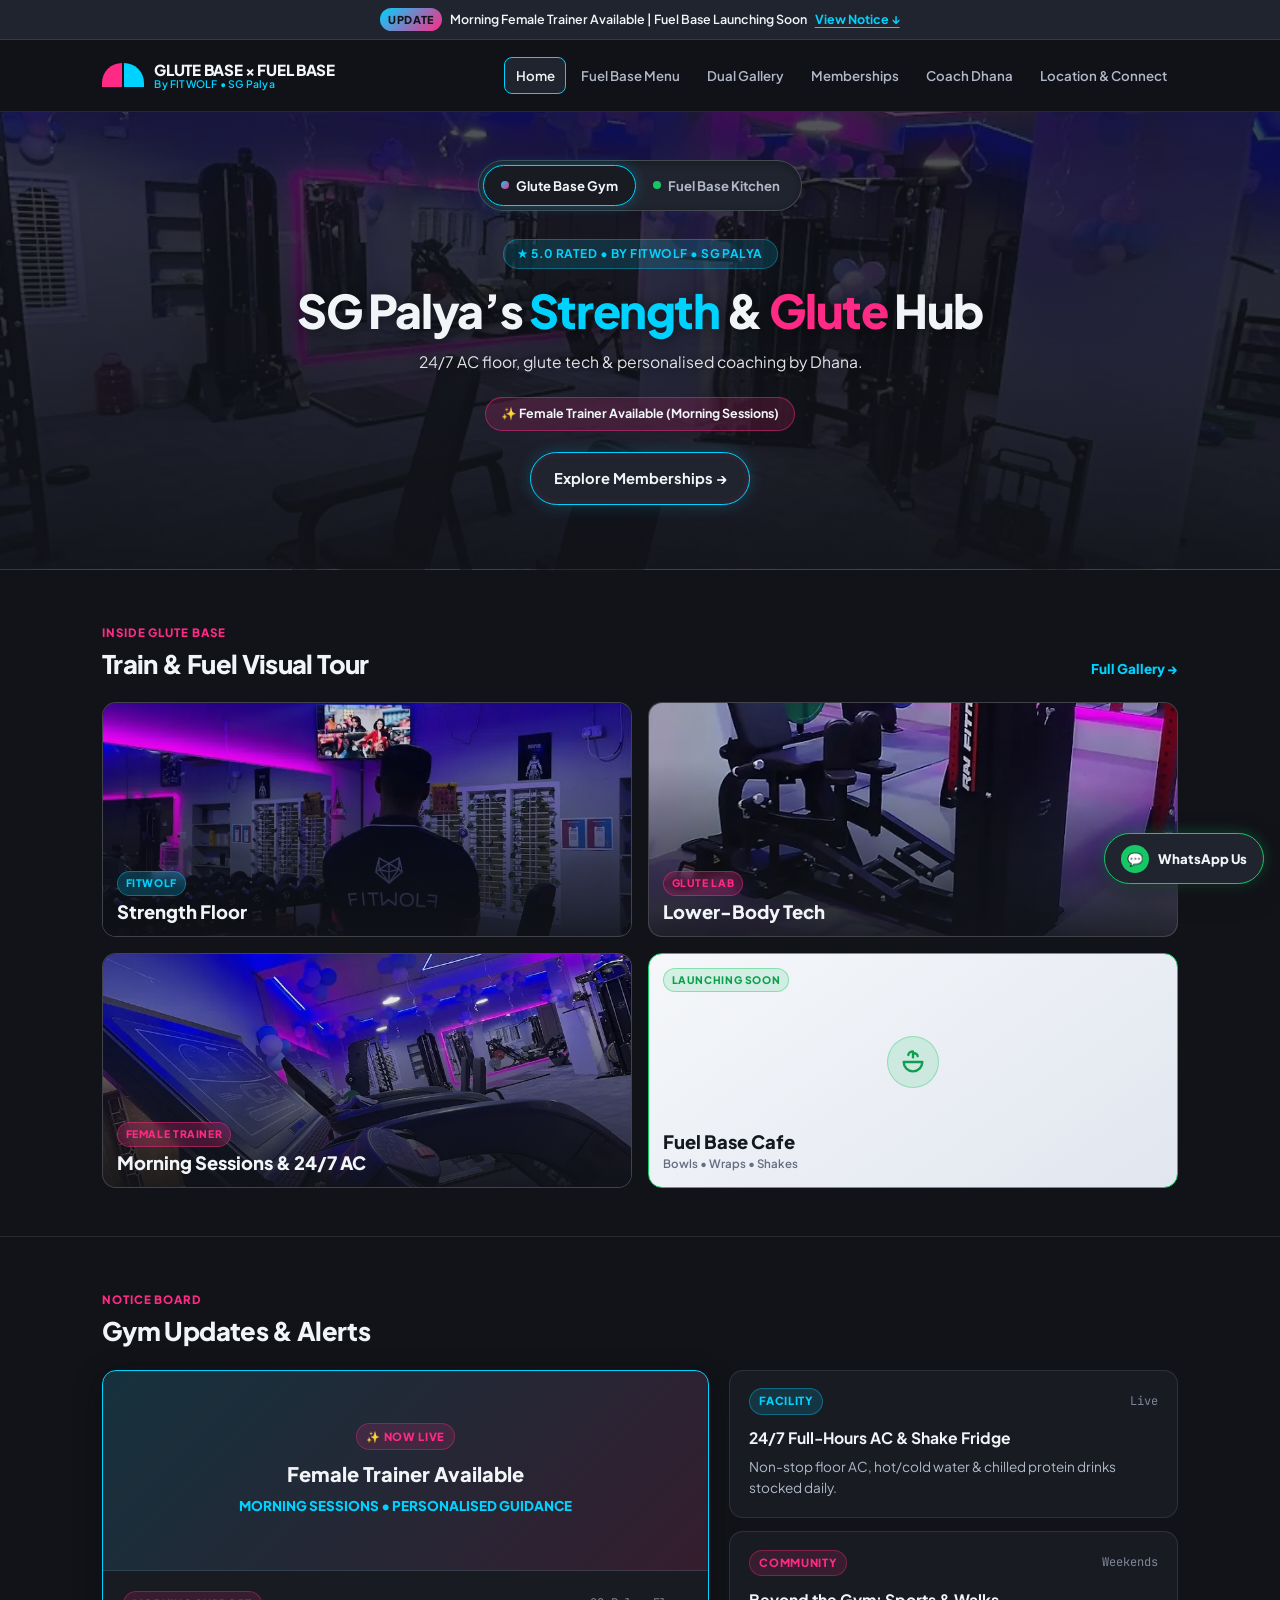
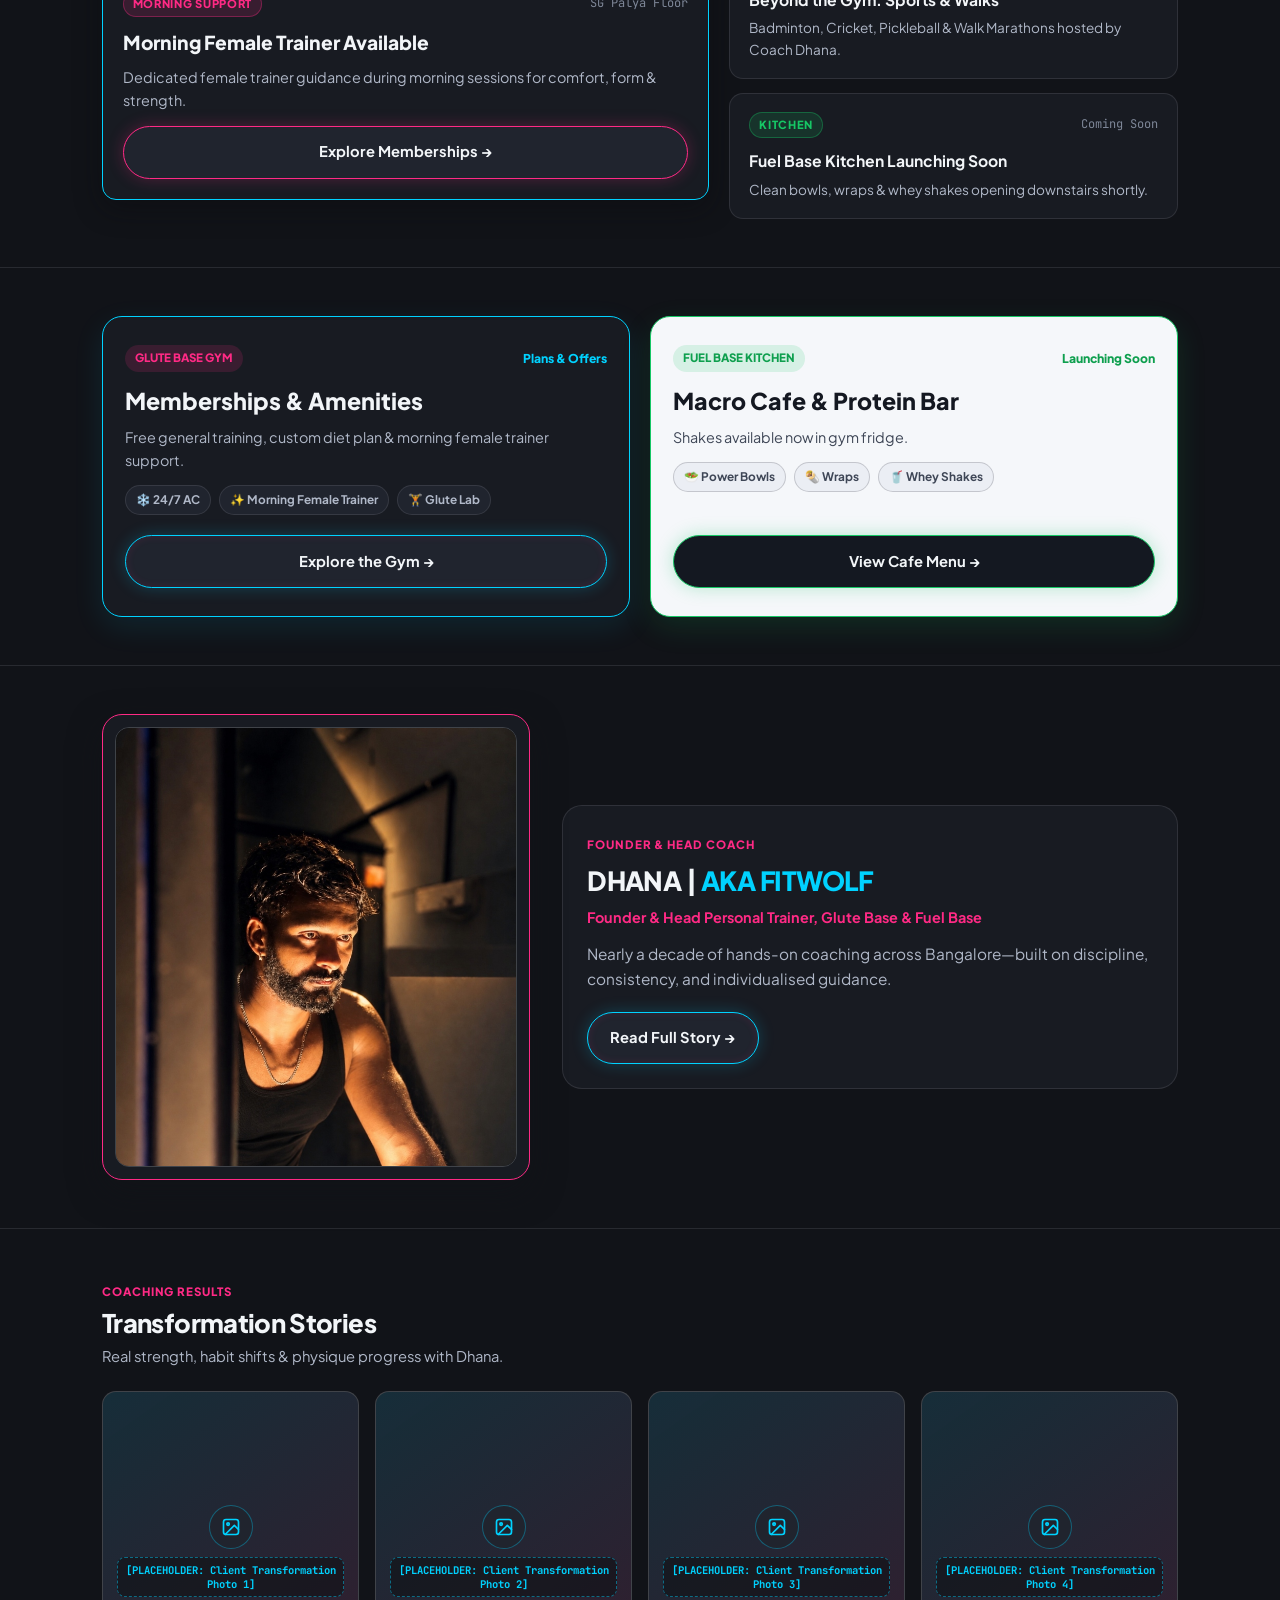
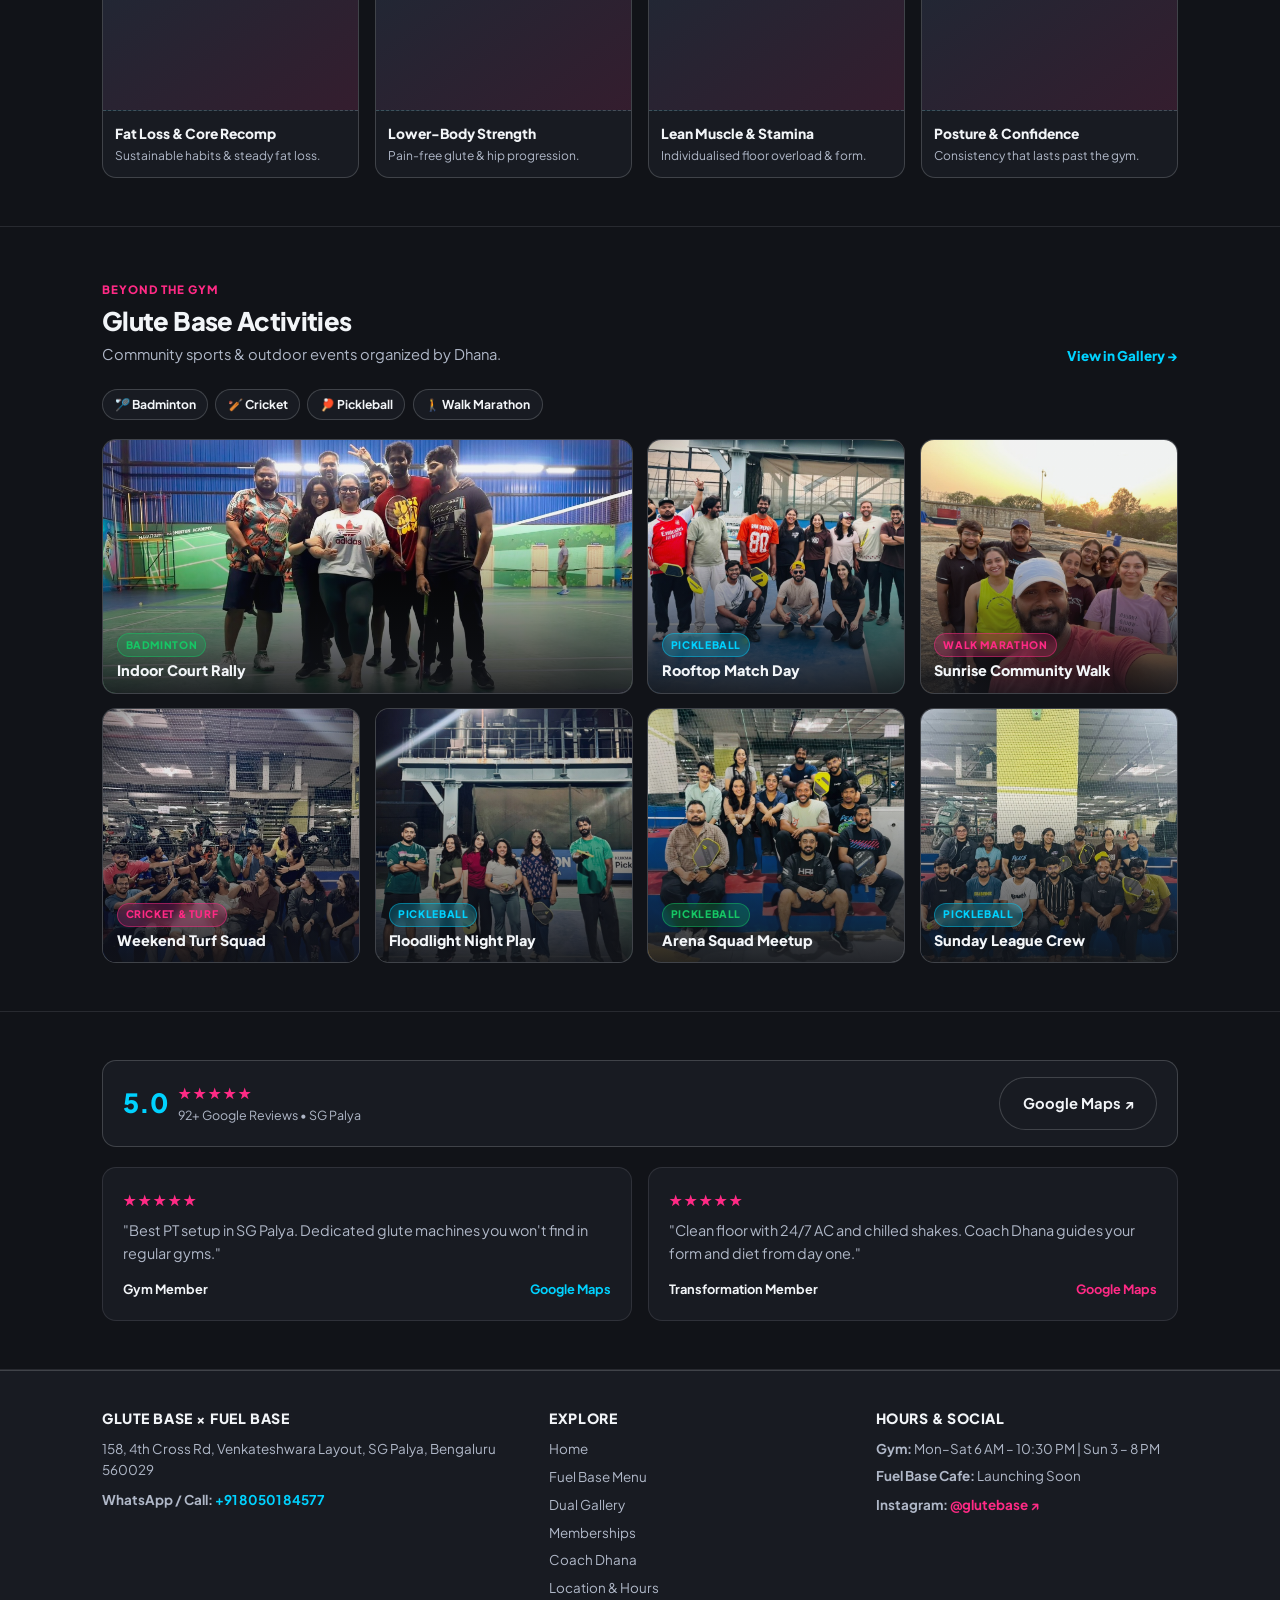
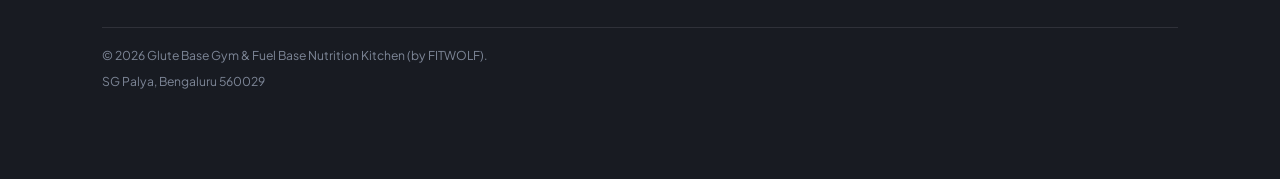
==== commit 81f39781: "feat: add dhana.html profile, activities & transformations, morning female trainer, deduplicate pric" ====
--- a/index.html
+++ b/index.html
@@ -4,7 +4,7 @@
   <meta charset="UTF-8">
   <meta name="viewport" content="width=device-width, initial-scale=1.0">
   <title>Glute Base Gym &amp; Fuel Base Nutrition Kitchen | SG Palya, Bengaluru</title>
-  <meta name="description" content="Glute Base Gym (Strength & Physique Training by FITWOLF) and Fuel Base Nutrition Kitchen in SG Palya, Bengaluru. 24/7 AC, Glute Lab & Coach Dhana.">
+  <meta name="description" content="Glute Base Gym (Founder Dhana | Fitwolf) and Fuel Base Nutrition Kitchen in SG Palya, Bengaluru. 24/7 AC, Morning Female Trainer, Glute Lab & Community Sports.">
   <link rel="preconnect" href="https://fonts.googleapis.com">
   <link rel="preconnect" href="https://fonts.gstatic.com" crossorigin>
   <link href="https://fonts.googleapis.com/css2?family=JetBrains+Mono:wght@600;700&family=Plus+Jakarta+Sans:wght@400;500;600;700;800&display=swap" rel="stylesheet">
@@ -16,8 +16,8 @@
   <div class="top-stack-wrapper">
     <div class="hello-bar" role="region" aria-label="Latest Announcement Bar">
       <a href="#announcements" class="hello-bar-link">
-        <span class="hello-pill">Offer</span>
-        <span class="hello-text">3+1 Months Free &amp; 1Yr+2Mo Free | Extra Cash Discount</span>
+        <span class="hello-pill">Update</span>
+        <span class="hello-text">Morning Female Trainer Available | Fuel Base Launching Soon</span>
         <span class="hello-cta">View Notice ↓</span>
       </a>
     </div>
@@ -47,6 +47,7 @@
             <li><a href="menu.html" class="nav-link nav-link-fuel">Fuel Base Menu</a></li>
             <li><a href="gallery.html" class="nav-link">Dual Gallery</a></li>
             <li><a href="pricing.html" class="nav-link">Memberships</a></li>
+            <li><a href="dhana.html" class="nav-link">Coach Dhana</a></li>
             <li><a href="contact.html" class="nav-link">Location &amp; Connect</a></li>
           </ul>
         </nav>
@@ -85,8 +86,11 @@
               SG Palya’s <span class="accent-blue-text">Strength</span> &amp; <span class="accent-pink-text">Glute</span> Hub
             </h1>
             <p class="hero-subtitle">
-              24/7 AC floor, pro glute machines &amp; free coaching by Dhana.
+              24/7 AC floor, glute tech &amp; personalised coaching by Dhana.
             </p>
+            <div>
+              <span class="trainer-highlight-pill">✨ Female Trainer Available (Morning Sessions)</span>
+            </div>
             <div class="hero-cta-group">
               <a href="pricing.html" class="btn btn-neon-glute" id="hero-cta-memberships">Explore Memberships →</a>
             </div>
@@ -143,12 +147,12 @@
             </div>
           </a>
 
-          <a href="gallery.html" class="highlight-tile">
-            <img src="assets/images/gym_gmaps_4.webp" alt="24/7 AC treadmills and cardio zone" class="highlight-tile-img" loading="lazy">
+          <a href="pricing.html" class="highlight-tile">
+            <img src="assets/images/gym_gmaps_4.webp" alt="24/7 AC floor and Morning Female Trainer support" class="highlight-tile-img" loading="lazy">
             <div class="highlight-tile-scrim"></div>
             <div class="highlight-tile-content">
-              <span class="highlight-badge">24/7 AC</span>
-              <span class="highlight-label">Cardio &amp; Racks</span>
+              <span class="highlight-badge badge-pink">Female Trainer</span>
+              <span class="highlight-label">Morning Sessions &amp; 24/7 AC</span>
             </div>
           </a>
 
@@ -174,37 +178,37 @@
     </section>
 
     <!-- ======================================================================
-         3. NOTICE BOARD (ULTRA-SHORT OFFERS + MOBILE ACCORDION)
+         3. NOTICE BOARD (GENERAL GYM UPDATES ONLY — NO DUPLICATE PRICING)
          ====================================================================== -->
     <section class="section-block" id="announcements">
       <div class="container">
         <div class="section-header">
           <span class="section-tag">Notice Board</span>
-          <h2 class="section-title">Active Offers &amp; Alerts</h2>
+          <h2 class="section-title">Gym Updates &amp; Alerts</h2>
         </div>
 
         <div class="notice-board-grid">
-          <!-- Main Ongoing Offer -->
+          <!-- Main Featured Update -->
           <article class="main-notice-card">
             <div class="notice-image-placeholder">
-              <span class="notice-live-tag" style="margin-bottom: 0.5rem;">🔥 Limited Days Deal</span>
+              <span class="notice-live-tag" style="margin-bottom: 0.5rem;">✨ Now Live</span>
               <div style="font-size: 1.25rem; font-weight: 800; color: var(--text-light-primary);">
-                3+1 FREE ₹4,500 &bull; 1 Yr+2Mo ₹9,000
-              </div>
-              <p style="font-size: 0.82rem; color: var(--accent-blue); font-weight: 800; margin-top: 0.35rem;">
-                💵 PAY WITH CASH FOR EXTRA DISCOUNT
+                Female Trainer Available
+              </div>
+              <p style="font-size: 0.84rem; color: var(--accent-blue); font-weight: 800; margin-top: 0.35rem;">
+                MORNING SESSIONS • PERSONALISED GUIDANCE
               </p>
             </div>
             <div class="main-notice-body">
               <div class="notice-status-row">
-                <span class="notice-live-tag">Active Offer</span>
-                <span class="notice-date">Limited Days</span>
-              </div>
-              <h3 class="main-notice-title">Bonus Months + Cash Discount</h3>
+                <span class="notice-live-tag">Morning Support</span>
+                <span class="notice-date">SG Palya Floor</span>
+              </div>
+              <h3 class="main-notice-title">Morning Female Trainer Available</h3>
               <p class="main-notice-text" style="margin-bottom: 0.85rem;">
-                3+1 Months (₹4,500), 6+1 Months (₹7,500) &amp; 1 Year+2Mo (₹9,000) — extra discount on cash.
+                Dedicated female trainer guidance during morning sessions for comfort, form &amp; strength.
               </p>
-              <a href="pricing.html" class="btn btn-neon-pink" style="width: 100%;">Claim Offer →</a>
+              <a href="pricing.html" class="btn btn-neon-pink" style="width: 100%;">Explore Memberships →</a>
             </div>
           </article>
 
@@ -217,18 +221,18 @@
               </div>
               <h4 class="prev-notice-title">24/7 Full-Hours AC &amp; Shake Fridge</h4>
               <p class="prev-notice-desc">
-                Non-stop floor AC, hot/cold water &amp; chilled protein drinks.
+                Non-stop floor AC, hot/cold water &amp; chilled protein drinks stocked daily.
               </p>
             </article>
 
             <article class="prev-notice-card is-hidden-mobile">
               <div class="notice-status-row">
-                <span class="notice-live-tag">Included</span>
-                <span class="notice-date">All Plans</span>
-              </div>
-              <h4 class="prev-notice-title">Free General Training &amp; Diet Plan</h4>
+                <span class="notice-live-tag">Community</span>
+                <span class="notice-date">Weekends</span>
+              </div>
+              <h4 class="prev-notice-title">Beyond the Gym: Sports &amp; Walks</h4>
               <p class="prev-notice-desc">
-                Included free across every monthly, bonus &amp; annual tier.
+                Badminton, Cricket, Pickleball &amp; Walk Marathons hosted by Coach Dhana.
               </p>
             </article>
 
@@ -239,7 +243,7 @@
               </div>
               <h4 class="prev-notice-title">Fuel Base Kitchen Launching Soon</h4>
               <p class="prev-notice-desc">
-                Clean bowls, wraps &amp; shakes opening downstairs shortly.
+                Clean bowls, wraps &amp; whey shakes opening downstairs shortly.
               </p>
             </article>
 
@@ -262,14 +266,14 @@
             <div>
               <div class="portal-badge-row">
                 <span class="portal-pill-glute">Glute Base Gym</span>
-                <span style="font-size: 0.76rem; color: var(--accent-blue); font-weight: 800;">From ₹2,500/mo</span>
-              </div>
-              <h3 class="portal-title" style="margin-top: 0.65rem;">Memberships &amp; Bonus Deals</h3>
-              <p class="portal-desc">Free general training &amp; diet plan included.</p>
+                <span style="font-size: 0.76rem; color: var(--accent-blue); font-weight: 800;">Plans &amp; Offers</span>
+              </div>
+              <h3 class="portal-title" style="margin-top: 0.65rem;">Memberships &amp; Amenities</h3>
+              <p class="portal-desc">Free general training, custom diet plan &amp; morning female trainer support.</p>
               <div class="portal-chips">
                 <span class="portal-chip">❄️ 24/7 AC</span>
+                <span class="portal-chip">✨ Morning Female Trainer</span>
                 <span class="portal-chip">🏋️ Glute Lab</span>
-                <span class="portal-chip">💵 Cash Discount</span>
               </div>
             </div>
             <a href="pricing.html" class="btn btn-neon-glute" id="portal-explore-gym">Explore the Gym →</a>
@@ -297,7 +301,7 @@
     </section>
 
     <!-- ======================================================================
-         5. COACH DHANA SECTION (PROMINENT PORTRAIT + 3 PUNCHY HIGHLIGHTS)
+         5. SHORT COACH DHANA INTRO (LINKS TO FULL PROFILE IN DHANA.HTML)
          ====================================================================== -->
     <section class="section-block" id="about-dhana">
       <div class="container">
@@ -305,38 +309,202 @@
           <div class="founder-photo-box">
             <img
               src="assets/images/dhana_2.PNG"
-              alt="Dhana — Owner & Head Coach (FITWOLF)"
+              alt="DHANA | AKA FITWOLF — Founder & Head Personal Trainer"
               class="founder-portrait-img"
               loading="lazy"
             >
           </div>
 
           <div class="founder-content-card">
-            <span class="section-tag">Leadership</span>
-            <h2 class="founder-name">Dhana</h2>
-            <div class="founder-role">Owner &amp; Head Coach — FITWOLF</div>
-
-            <ul class="founder-bullets">
-              <li>
-                <span class="founder-bullet-icon">✓</span>
-                <span>Glute Hypertrophy &amp; Physique Transformation</span>
-              </li>
-              <li>
-                <span class="founder-bullet-icon">✓</span>
-                <span>Free Floor Coaching &amp; Custom Diet Plan</span>
-              </li>
-              <li>
-                <span class="founder-bullet-icon">✓</span>
-                <span>5.0 ★ Rated across 92+ Google Reviews</span>
-              </li>
-            </ul>
-          </div>
-        </div>
-      </div>
-    </section>
-
-    <!-- ======================================================================
-         6. REVIEWS / SOCIAL PROOF (CONCISE)
+            <span class="section-tag">Founder &amp; Head Coach</span>
+            <h2 class="founder-name">DHANA | <span class="founder-alias">AKA FITWOLF</span></h2>
+            <div class="founder-role">Founder &amp; Head Personal Trainer, Glute Base &amp; Fuel Base</div>
+            <p class="founder-summary">
+              Nearly a decade of hands-on coaching across Bangalore—built on discipline, consistency, and individualised guidance.
+            </p>
+            <div class="founder-actions">
+              <a href="dhana.html" class="btn btn-neon-glute" id="home-dhana-story-cta">Read Full Story →</a>
+            </div>
+          </div>
+        </div>
+      </div>
+    </section>
+
+    <!-- ======================================================================
+         6. TRANSFORMATION STORIES (4 CLEAN MOBILE-OPTIMIZED VISUAL CARDS)
+         ====================================================================== -->
+    <section class="section-block" id="transformations">
+      <div class="container">
+        <div class="section-header">
+          <span class="section-tag">Coaching Results</span>
+          <h2 class="section-title">Transformation Stories</h2>
+          <p class="section-desc">Real strength, habit shifts &amp; physique progress with Dhana.</p>
+        </div>
+
+        <div class="transformations-grid">
+          <article class="transformation-card">
+            <div class="transformation-placeholder-frame">
+              <div class="transformation-icon-ring" aria-hidden="true">
+                <svg width="20" height="20" viewBox="0 0 24 24" fill="none" stroke="currentColor" stroke-width="2" stroke-linecap="round" stroke-linejoin="round">
+                  <rect x="3" y="3" width="18" height="18" rx="3"/>
+                  <circle cx="8.5" cy="8.5" r="1.5"/>
+                  <path d="M21 15l-5-5L5 21"/>
+                </svg>
+              </div>
+              <span class="transformation-placeholder-tag">[PLACEHOLDER: Client Transformation Photo 1]</span>
+            </div>
+            <div class="transformation-caption-box">
+              <div class="transformation-title">Fat Loss &amp; Core Recomp</div>
+              <p class="transformation-sub">Sustainable habits &amp; steady fat loss.</p>
+            </div>
+          </article>
+
+          <article class="transformation-card">
+            <div class="transformation-placeholder-frame">
+              <div class="transformation-icon-ring" aria-hidden="true">
+                <svg width="20" height="20" viewBox="0 0 24 24" fill="none" stroke="currentColor" stroke-width="2" stroke-linecap="round" stroke-linejoin="round">
+                  <rect x="3" y="3" width="18" height="18" rx="3"/>
+                  <circle cx="8.5" cy="8.5" r="1.5"/>
+                  <path d="M21 15l-5-5L5 21"/>
+                </svg>
+              </div>
+              <span class="transformation-placeholder-tag">[PLACEHOLDER: Client Transformation Photo 2]</span>
+            </div>
+            <div class="transformation-caption-box">
+              <div class="transformation-title">Lower-Body Strength</div>
+              <p class="transformation-sub">Pain-free glute &amp; hip progression.</p>
+            </div>
+          </article>
+
+          <article class="transformation-card">
+            <div class="transformation-placeholder-frame">
+              <div class="transformation-icon-ring" aria-hidden="true">
+                <svg width="20" height="20" viewBox="0 0 24 24" fill="none" stroke="currentColor" stroke-width="2" stroke-linecap="round" stroke-linejoin="round">
+                  <rect x="3" y="3" width="18" height="18" rx="3"/>
+                  <circle cx="8.5" cy="8.5" r="1.5"/>
+                  <path d="M21 15l-5-5L5 21"/>
+                </svg>
+              </div>
+              <span class="transformation-placeholder-tag">[PLACEHOLDER: Client Transformation Photo 3]</span>
+            </div>
+            <div class="transformation-caption-box">
+              <div class="transformation-title">Lean Muscle &amp; Stamina</div>
+              <p class="transformation-sub">Individualised floor overload &amp; form.</p>
+            </div>
+          </article>
+
+          <article class="transformation-card">
+            <div class="transformation-placeholder-frame">
+              <div class="transformation-icon-ring" aria-hidden="true">
+                <svg width="20" height="20" viewBox="0 0 24 24" fill="none" stroke="currentColor" stroke-width="2" stroke-linecap="round" stroke-linejoin="round">
+                  <rect x="3" y="3" width="18" height="18" rx="3"/>
+                  <circle cx="8.5" cy="8.5" r="1.5"/>
+                  <path d="M21 15l-5-5L5 21"/>
+                </svg>
+              </div>
+              <span class="transformation-placeholder-tag">[PLACEHOLDER: Client Transformation Photo 4]</span>
+            </div>
+            <div class="transformation-caption-box">
+              <div class="transformation-title">Posture &amp; Confidence</div>
+              <p class="transformation-sub">Consistency that lasts past the gym.</p>
+            </div>
+          </article>
+        </div>
+      </div>
+    </section>
+
+    <!-- ======================================================================
+         7. GLUTE BASE ACTIVITIES (BEYOND THE GYM — 7 COMMUNITY EVENT PHOTOS)
+         ====================================================================== -->
+    <section class="section-block" id="activities">
+      <div class="container">
+        <div class="section-header" style="display: flex; align-items: flex-end; justify-content: space-between; gap: 0.75rem; flex-wrap: wrap;">
+          <div>
+            <span class="section-tag">Beyond the Gym</span>
+            <h2 class="section-title">Glute Base Activities</h2>
+            <p class="section-desc">Community sports &amp; outdoor events organized by Dhana.</p>
+          </div>
+          <a href="gallery.html#activities" style="font-size: 0.84rem; font-weight: 800; color: var(--accent-blue);">View in Gallery →</a>
+        </div>
+
+        <div class="activities-sports-pills">
+          <span class="sport-pill">🏸 Badminton</span>
+          <span class="sport-pill">🏏 Cricket</span>
+          <span class="sport-pill">🏓 Pickleball</span>
+          <span class="sport-pill">🚶 Walk Marathon</span>
+        </div>
+
+        <div class="activities-gallery" role="region" aria-label="Glute Base Activities Photo Gallery">
+          <figure class="activity-card activity-card-wide">
+            <img src="assets/images/activities/badminton_court.jpg" alt="Glute Base Badminton indoor court rally with Dhana and members" class="activity-photo" loading="lazy">
+            <div class="activity-scrim"></div>
+            <figcaption class="activity-meta">
+              <span class="activity-tag activity-tag-green">Badminton</span>
+              <span class="activity-caption">Indoor Court Rally</span>
+            </figcaption>
+          </figure>
+
+          <figure class="activity-card">
+            <img src="assets/images/activities/pickleball_rooftop.jpg" alt="Glute Base rooftop Pickleball match day crew" class="activity-photo" style="object-position: center 65%;" loading="lazy">
+            <div class="activity-scrim"></div>
+            <figcaption class="activity-meta">
+              <span class="activity-tag">Pickleball</span>
+              <span class="activity-caption">Rooftop Match Day</span>
+            </figcaption>
+          </figure>
+
+          <figure class="activity-card">
+            <img src="assets/images/activities/walk_marathon.jpg" alt="Glute Base sunrise Walk Marathon with Dhana and community" class="activity-photo" style="object-position: center 25%;" loading="lazy">
+            <div class="activity-scrim"></div>
+            <figcaption class="activity-meta">
+              <span class="activity-tag activity-tag-pink">Walk Marathon</span>
+              <span class="activity-caption">Sunrise Community Walk</span>
+            </figcaption>
+          </figure>
+
+          <figure class="activity-card">
+            <img src="assets/images/activities/cricket_squad.jpg" alt="Glute Base Cricket and turf box weekend squad" class="activity-photo" loading="lazy">
+            <div class="activity-scrim"></div>
+            <figcaption class="activity-meta">
+              <span class="activity-tag activity-tag-pink">Cricket &amp; Turf</span>
+              <span class="activity-caption">Weekend Turf Squad</span>
+            </figcaption>
+          </figure>
+
+          <figure class="activity-card">
+            <img src="assets/images/activities/pickleball_night.jpg" alt="Floodlight evening Pickleball session with members" class="activity-photo" style="object-position: center 65%;" loading="lazy">
+            <div class="activity-scrim"></div>
+            <figcaption class="activity-meta">
+              <span class="activity-tag">Pickleball</span>
+              <span class="activity-caption">Floodlight Night Play</span>
+            </figcaption>
+          </figure>
+
+          <figure class="activity-card">
+            <img src="assets/images/activities/pickleball_arena.jpg" alt="Indoor arena Pickleball weekend tournament group" class="activity-photo" loading="lazy">
+            <div class="activity-scrim"></div>
+            <figcaption class="activity-meta">
+              <span class="activity-tag activity-tag-green">Pickleball</span>
+              <span class="activity-caption">Arena Squad Meetup</span>
+            </figcaption>
+          </figure>
+
+          <figure class="activity-card">
+            <img src="assets/images/activities/pickleball_crew.jpg" alt="Glute Base community league court meetup" class="activity-photo" loading="lazy">
+            <div class="activity-scrim"></div>
+            <figcaption class="activity-meta">
+              <span class="activity-tag">Pickleball</span>
+              <span class="activity-caption">Sunday League Crew</span>
+            </figcaption>
+          </figure>
+        </div>
+
+        <div class="carousel-hint">Swipe horizontally to explore all 7 events →</div>
+      </div>
+    </section>
+
+    <!-- ======================================================================
+         8. REVIEWS / SOCIAL PROOF (CONCISE)
          ====================================================================== -->
     <section class="section-block" id="reviews">
       <div class="container">
@@ -399,6 +567,7 @@
             <li><a href="menu.html">Fuel Base Menu</a></li>
             <li><a href="gallery.html">Dual Gallery</a></li>
             <li><a href="pricing.html">Memberships</a></li>
+            <li><a href="dhana.html">Coach Dhana</a></li>
             <li><a href="contact.html">Location &amp; Hours</a></li>
           </ul>
         </div>
--- a/styles.css
+++ b/styles.css
@@ -663,6 +663,22 @@
   color: var(--text-dark-secondary);
 }
 
+.trainer-highlight-pill {
+  display: inline-flex;
+  align-items: center;
+  justify-content: center;
+  gap: 0.45rem;
+  padding: 0.4rem 0.95rem;
+  border-radius: var(--radius-pill);
+  background: rgba(255, 42, 133, 0.16);
+  border: 1px solid rgba(255, 42, 133, 0.48);
+  color: var(--text-light-primary);
+  font-size: 0.78rem;
+  font-weight: 700;
+  margin: 0 auto 1.3rem;
+  backdrop-filter: blur(6px);
+}
+
 .hero-meta-badges {
   display: flex;
   flex-wrap: wrap;
@@ -1169,14 +1185,32 @@
 .founder-name {
   font-size: 1.65rem;
   font-weight: 800;
-  margin-bottom: 0.2rem;
+  letter-spacing: -0.02em;
+  margin-bottom: 0.25rem;
+}
+
+.founder-alias {
+  color: var(--accent-blue);
 }
 
 .founder-role {
-  font-size: 0.88rem;
+  font-size: 0.9rem;
   font-weight: 700;
-  color: var(--accent-blue);
-  margin-bottom: 1.15rem;
+  color: var(--accent-pink);
+  margin-bottom: 0.85rem;
+}
+
+.founder-summary {
+  font-size: 0.96rem;
+  color: var(--text-light-secondary);
+  line-height: 1.6;
+  margin-bottom: 1.25rem;
+}
+
+.founder-actions {
+  display: flex;
+  flex-wrap: wrap;
+  gap: 0.75rem;
 }
 
 .founder-bullets {
@@ -1782,6 +1816,11 @@
   gap: 0.8rem;
 }
 
+.amenity-item.amenity-item-featured {
+  border-color: var(--accent-pink);
+  background: linear-gradient(135deg, rgba(255, 42, 133, 0.1), rgba(0, 210, 255, 0.08));
+}
+
 .amenity-icon {
   width: 38px;
   height: 38px;
@@ -1881,6 +1920,343 @@
   width: 100%;
   height: 100%;
   border: 0;
+}
+
+/* ==========================================================================
+   14B. GLUTE BASE ACTIVITIES (BEYOND THE GYM — 7-PHOTO CAROUSEL / BENTO GRID)
+   ========================================================================== */
+.activities-sports-pills {
+  display: flex;
+  flex-wrap: wrap;
+  gap: 0.45rem;
+  margin-bottom: 1.15rem;
+}
+
+.sport-pill {
+  display: inline-flex;
+  align-items: center;
+  gap: 0.35rem;
+  padding: 0.3rem 0.72rem;
+  border-radius: var(--radius-pill);
+  font-size: 0.76rem;
+  font-weight: 700;
+  background-color: var(--charcoal-surface);
+  border: 1px solid var(--charcoal-border-strong);
+  color: var(--text-light-primary);
+}
+
+.activities-gallery {
+  display: flex;
+  gap: 0.75rem;
+  overflow-x: auto;
+  scroll-snap-type: x mandatory;
+  -webkit-overflow-scrolling: touch;
+  padding-bottom: 0.65rem;
+  scrollbar-width: thin;
+  scrollbar-color: var(--accent-blue) var(--charcoal-surface);
+}
+
+.activity-card {
+  position: relative;
+  flex: 0 0 74%;
+  max-width: 280px;
+  height: 270px;
+  scroll-snap-align: start;
+  border-radius: var(--radius-md);
+  overflow: hidden;
+  border: 1px solid var(--charcoal-border-strong);
+  background-color: var(--charcoal-surface);
+}
+
+.activity-photo {
+  width: 100%;
+  height: 100%;
+  object-fit: cover;
+  object-position: center 35%;
+  display: block;
+  transition: transform 0.35s ease;
+}
+
+.activity-card:hover .activity-photo {
+  transform: scale(1.04);
+}
+
+.activity-scrim {
+  position: absolute;
+  inset: 0;
+  background: linear-gradient(180deg, rgba(17, 19, 24, 0.05) 35%, rgba(17, 19, 24, 0.9) 100%);
+  pointer-events: none;
+}
+
+.activity-meta {
+  position: absolute;
+  left: 0;
+  right: 0;
+  bottom: 0;
+  padding: 0.85rem;
+  display: flex;
+  flex-direction: column;
+  align-items: flex-start;
+  gap: 0.25rem;
+}
+
+.activity-tag {
+  font-size: 0.65rem;
+  font-weight: 800;
+  text-transform: uppercase;
+  letter-spacing: 0.06em;
+  padding: 0.16rem 0.5rem;
+  border-radius: var(--radius-pill);
+  background-color: rgba(0, 210, 255, 0.22);
+  color: var(--accent-blue);
+  border: 1px solid rgba(0, 210, 255, 0.42);
+  backdrop-filter: blur(4px);
+}
+
+.activity-tag-pink {
+  background-color: rgba(255, 42, 133, 0.22);
+  color: var(--accent-pink);
+  border-color: rgba(255, 42, 133, 0.45);
+}
+
+.activity-tag-green {
+  background-color: rgba(22, 199, 101, 0.22);
+  color: var(--accent-green);
+  border-color: rgba(22, 199, 101, 0.45);
+}
+
+.activity-caption {
+  font-size: 0.9rem;
+  font-weight: 800;
+  color: var(--text-light-primary);
+  line-height: 1.25;
+}
+
+.carousel-hint {
+  font-size: 0.74rem;
+  font-weight: 600;
+  color: var(--text-light-muted);
+  margin-top: 0.55rem;
+  display: flex;
+  align-items: center;
+  gap: 0.35rem;
+}
+
+/* ==========================================================================
+   14C. TRANSFORMATION STORIES (4 CLEAN MOBILE-OPTIMIZED PLACEHOLDER CARDS)
+   ========================================================================== */
+.transformations-grid {
+  display: grid;
+  grid-template-columns: repeat(2, minmax(0, 1fr));
+  gap: 0.75rem;
+}
+
+.transformation-card {
+  background-color: var(--charcoal-surface);
+  border: 1px solid var(--charcoal-border-strong);
+  border-radius: var(--radius-md);
+  overflow: hidden;
+  display: flex;
+  flex-direction: column;
+}
+
+.transformation-placeholder-frame {
+  aspect-ratio: 4 / 5;
+  background: linear-gradient(145deg, rgba(0, 210, 255, 0.1), rgba(255, 42, 133, 0.12));
+  border-bottom: 1px dashed var(--charcoal-border-strong);
+  display: flex;
+  flex-direction: column;
+  align-items: center;
+  justify-content: center;
+  padding: 0.85rem;
+  text-align: center;
+  gap: 0.5rem;
+}
+
+.transformation-icon-ring {
+  width: 44px;
+  height: 44px;
+  border-radius: 50%;
+  background-color: var(--charcoal-elevated);
+  border: 1px solid rgba(0, 210, 255, 0.35);
+  color: var(--accent-blue);
+  display: flex;
+  align-items: center;
+  justify-content: center;
+}
+
+.transformation-placeholder-tag {
+  font-family: var(--font-mono);
+  font-size: 0.66rem;
+  font-weight: 700;
+  line-height: 1.35;
+  color: var(--accent-blue);
+  background-color: rgba(17, 19, 24, 0.65);
+  border: 1px dashed rgba(0, 210, 255, 0.45);
+  border-radius: var(--radius-sm);
+  padding: 0.3rem 0.45rem;
+  word-break: break-word;
+}
+
+.transformation-caption-box {
+  padding: 0.75rem;
+  display: flex;
+  flex-direction: column;
+  gap: 0.2rem;
+}
+
+.transformation-title {
+  font-size: 0.86rem;
+  font-weight: 800;
+  color: var(--text-light-primary);
+}
+
+.transformation-sub {
+  font-size: 0.75rem;
+  color: var(--text-light-secondary);
+  line-height: 1.4;
+}
+
+/* ==========================================================================
+   14D. COACH DHANA DEDICATED PROFILE PAGE (DHANA.HTML)
+   ========================================================================== */
+.coach-hero-section {
+  padding: 2.25rem 0 2.75rem;
+  border-bottom: 1px solid var(--charcoal-border);
+  background-image:
+    radial-gradient(circle at 20% 25%, rgba(0, 210, 255, 0.14), transparent 48%),
+    radial-gradient(circle at 82% 20%, rgba(255, 42, 133, 0.14), transparent 48%);
+}
+
+.coach-hero-grid {
+  display: grid;
+  grid-template-columns: 1fr;
+  gap: 1.5rem;
+  align-items: center;
+}
+
+.coach-hero-content {
+  display: flex;
+  flex-direction: column;
+  align-items: flex-start;
+  gap: 0.65rem;
+}
+
+.coach-hero-title {
+  font-size: 2.05rem;
+  font-weight: 800;
+  line-height: 1.15;
+  letter-spacing: -0.025em;
+}
+
+.coach-hero-subtitle {
+  font-size: 1rem;
+  font-weight: 700;
+  color: var(--accent-pink);
+}
+
+.coach-status-pill {
+  font-size: 0.74rem;
+  font-weight: 700;
+  padding: 0.32rem 0.78rem;
+  border-radius: var(--radius-pill);
+  background-color: var(--charcoal-elevated);
+  border: 1px solid var(--charcoal-border-strong);
+  color: var(--text-light-secondary);
+}
+
+.fundamentals-grid {
+  display: grid;
+  grid-template-columns: 1fr;
+  gap: 0.9rem;
+}
+
+.fundamental-card {
+  background-color: var(--charcoal-surface);
+  border: 1px solid var(--charcoal-border-strong);
+  border-radius: var(--radius-md);
+  padding: 1.25rem;
+  display: flex;
+  flex-direction: column;
+  gap: 0.55rem;
+}
+
+.fundamental-card.accent-blue-card {
+  border-top: 3px solid var(--accent-blue);
+}
+
+.fundamental-card.accent-pink-card {
+  border-top: 3px solid var(--accent-pink);
+}
+
+.fundamental-icon-ring {
+  width: 44px;
+  height: 44px;
+  border-radius: 12px;
+  background-color: var(--accent-blue-soft);
+  color: var(--accent-blue);
+  display: flex;
+  align-items: center;
+  justify-content: center;
+}
+
+.accent-pink-card .fundamental-icon-ring {
+  background-color: var(--accent-pink-soft);
+  color: var(--accent-pink);
+}
+
+.fundamental-title {
+  font-size: 1.05rem;
+  font-weight: 800;
+  color: var(--text-light-primary);
+}
+
+.fundamental-desc {
+  font-size: 0.86rem;
+  color: var(--text-light-secondary);
+  line-height: 1.5;
+}
+
+.coach-story-card {
+  background-color: var(--charcoal-surface);
+  border: 1px solid var(--charcoal-border-strong);
+  border-radius: var(--radius-lg);
+  padding: 1.5rem 1.35rem;
+  max-width: 820px;
+  margin: 0 auto;
+  display: flex;
+  flex-direction: column;
+  gap: 1.15rem;
+}
+
+.coach-story-card p {
+  font-size: 0.98rem;
+  line-height: 1.75;
+  color: var(--text-light-secondary);
+}
+
+.coach-story-lead {
+  font-size: 1.05rem !important;
+  color: var(--text-light-primary) !important;
+  font-weight: 600;
+  padding-left: 0.95rem;
+  border-left: 3px solid var(--accent-blue);
+}
+
+.coach-cta-panel {
+  margin-top: 1.5rem;
+  background: linear-gradient(135deg, rgba(0, 210, 255, 0.1), rgba(255, 42, 133, 0.12));
+  border: 1.5px solid var(--accent-blue);
+  border-radius: var(--radius-lg);
+  padding: 1.5rem 1.25rem;
+  max-width: 820px;
+  margin-left: auto;
+  margin-right: auto;
+  text-align: center;
+  display: flex;
+  flex-direction: column;
+  align-items: center;
+  gap: 0.85rem;
 }
 
 /* ==========================================================================
@@ -2013,8 +2389,19 @@
     grid-template-columns: repeat(2, minmax(0, 1fr));
   }
 
-  .upcoming-categories-grid {
+  .amenity-item.amenity-item-featured {
+    grid-column: 1 / -1;
+    border-color: var(--accent-pink);
+    background: linear-gradient(135deg, rgba(255, 42, 133, 0.1), rgba(0, 210, 255, 0.08));
+  }
+
+  .upcoming-categories-grid,
+  .fundamentals-grid {
     grid-template-columns: repeat(3, minmax(0, 1fr));
+  }
+
+  .transformations-grid {
+    gap: 1rem;
   }
 
   .gallery-masonry-grid {
@@ -2030,6 +2417,38 @@
   .masonry-short .masonry-visual.has-photo {
     height: 245px;
     min-height: 245px;
+  }
+
+  .coach-hero-title {
+    font-size: 2.6rem;
+  }
+
+  .coach-story-card {
+    padding: 2.15rem;
+  }
+}
+
+@media (min-width: 768px) {
+  .activities-gallery {
+    display: grid;
+    grid-template-columns: repeat(4, minmax(0, 1fr));
+    gap: 0.9rem;
+    overflow: visible;
+    padding-bottom: 0;
+  }
+
+  .activity-card {
+    flex: initial;
+    max-width: none;
+    height: 255px;
+  }
+
+  .activity-card.activity-card-wide {
+    grid-column: span 2;
+  }
+
+  .carousel-hint {
+    display: none;
   }
 }
 
@@ -2061,12 +2480,13 @@
   .nav-list {
     flex-direction: row;
     align-items: center;
-    gap: 0.4rem;
+    gap: 0.25rem;
   }
 
   .nav-link {
-    padding: 0.5rem 0.9rem;
-    font-size: 0.88rem;
+    padding: 0.45rem 0.65rem;
+    font-size: 0.83rem;
+    white-space: nowrap;
     background: transparent;
   }
 
@@ -2083,8 +2503,14 @@
     display: none;
   }
 
-  .about-founder-grid {
-    grid-template-columns: 0.85fr 1.15fr;
+  .about-founder-grid,
+  .coach-hero-grid {
+    grid-template-columns: 0.82fr 1.18fr;
+    gap: 2rem;
+  }
+
+  .transformations-grid {
+    grid-template-columns: repeat(4, minmax(0, 1fr));
   }
 
   .pricing-stack {
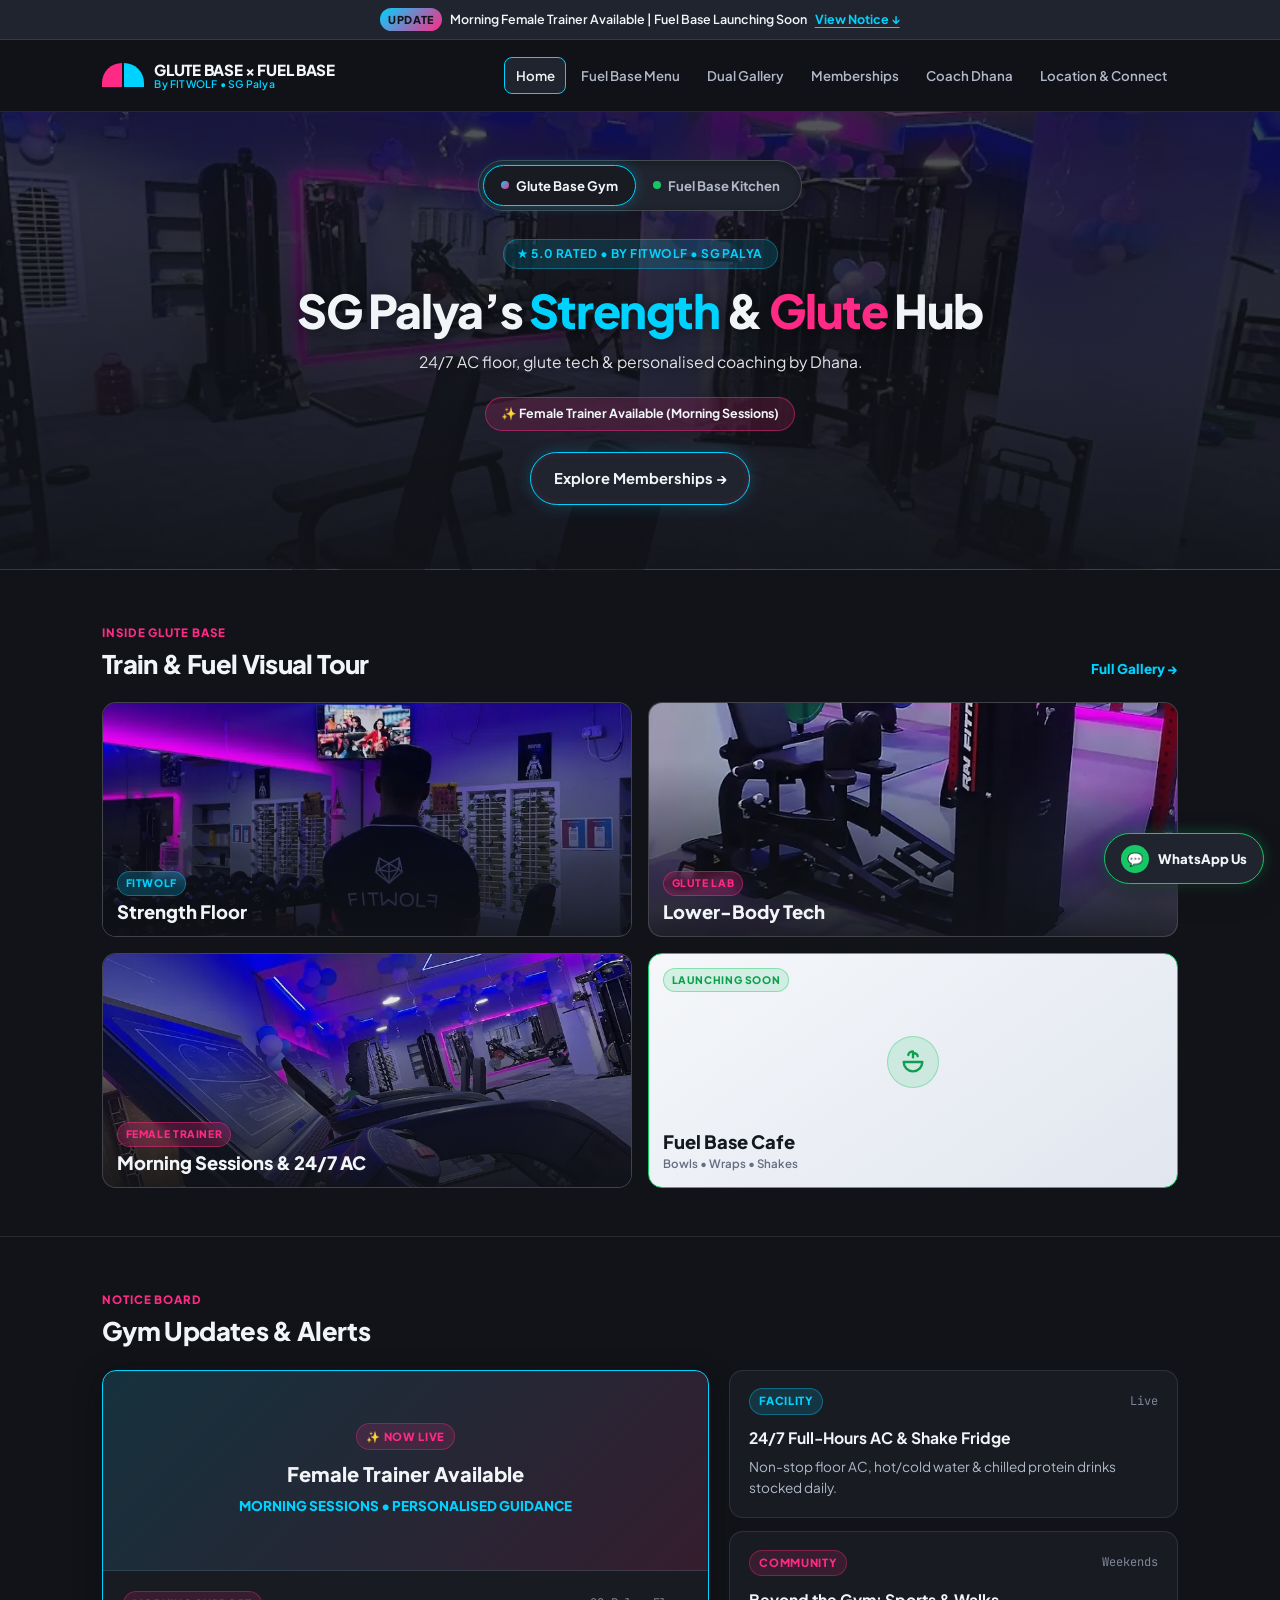
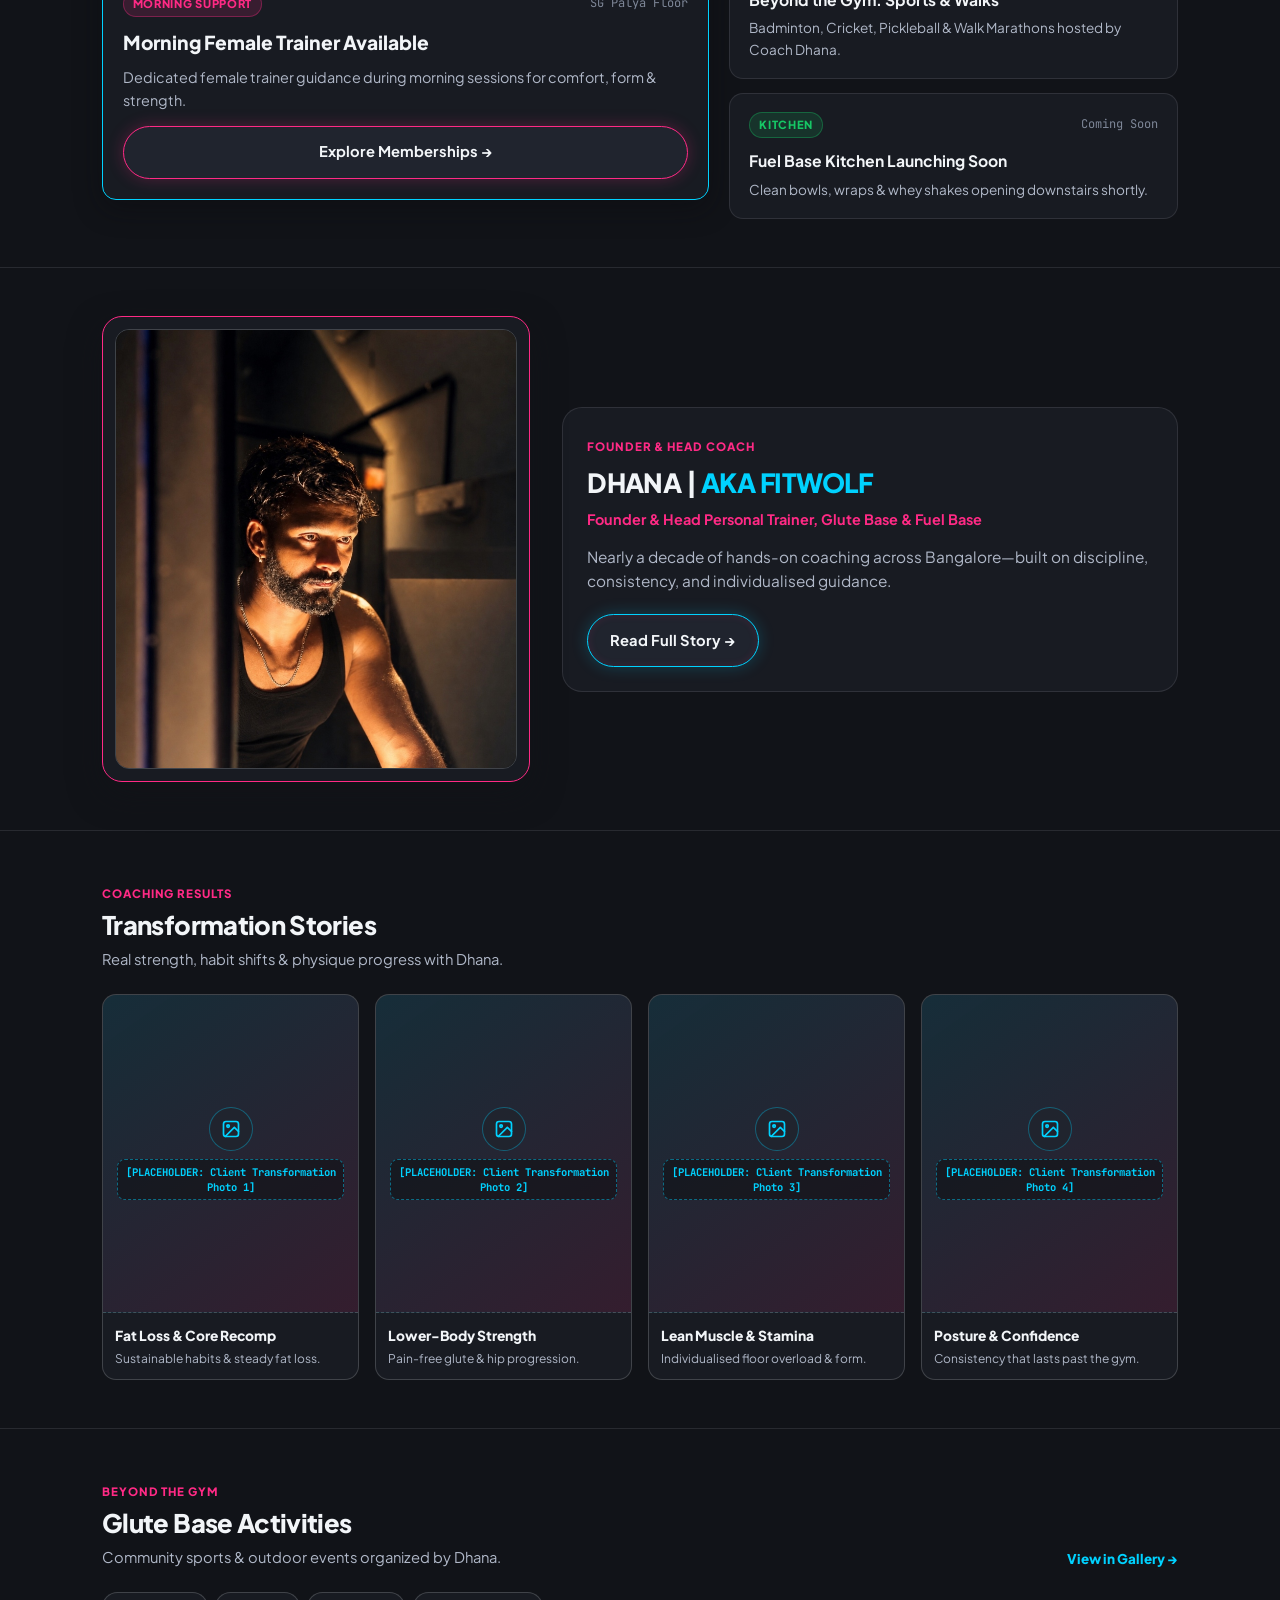
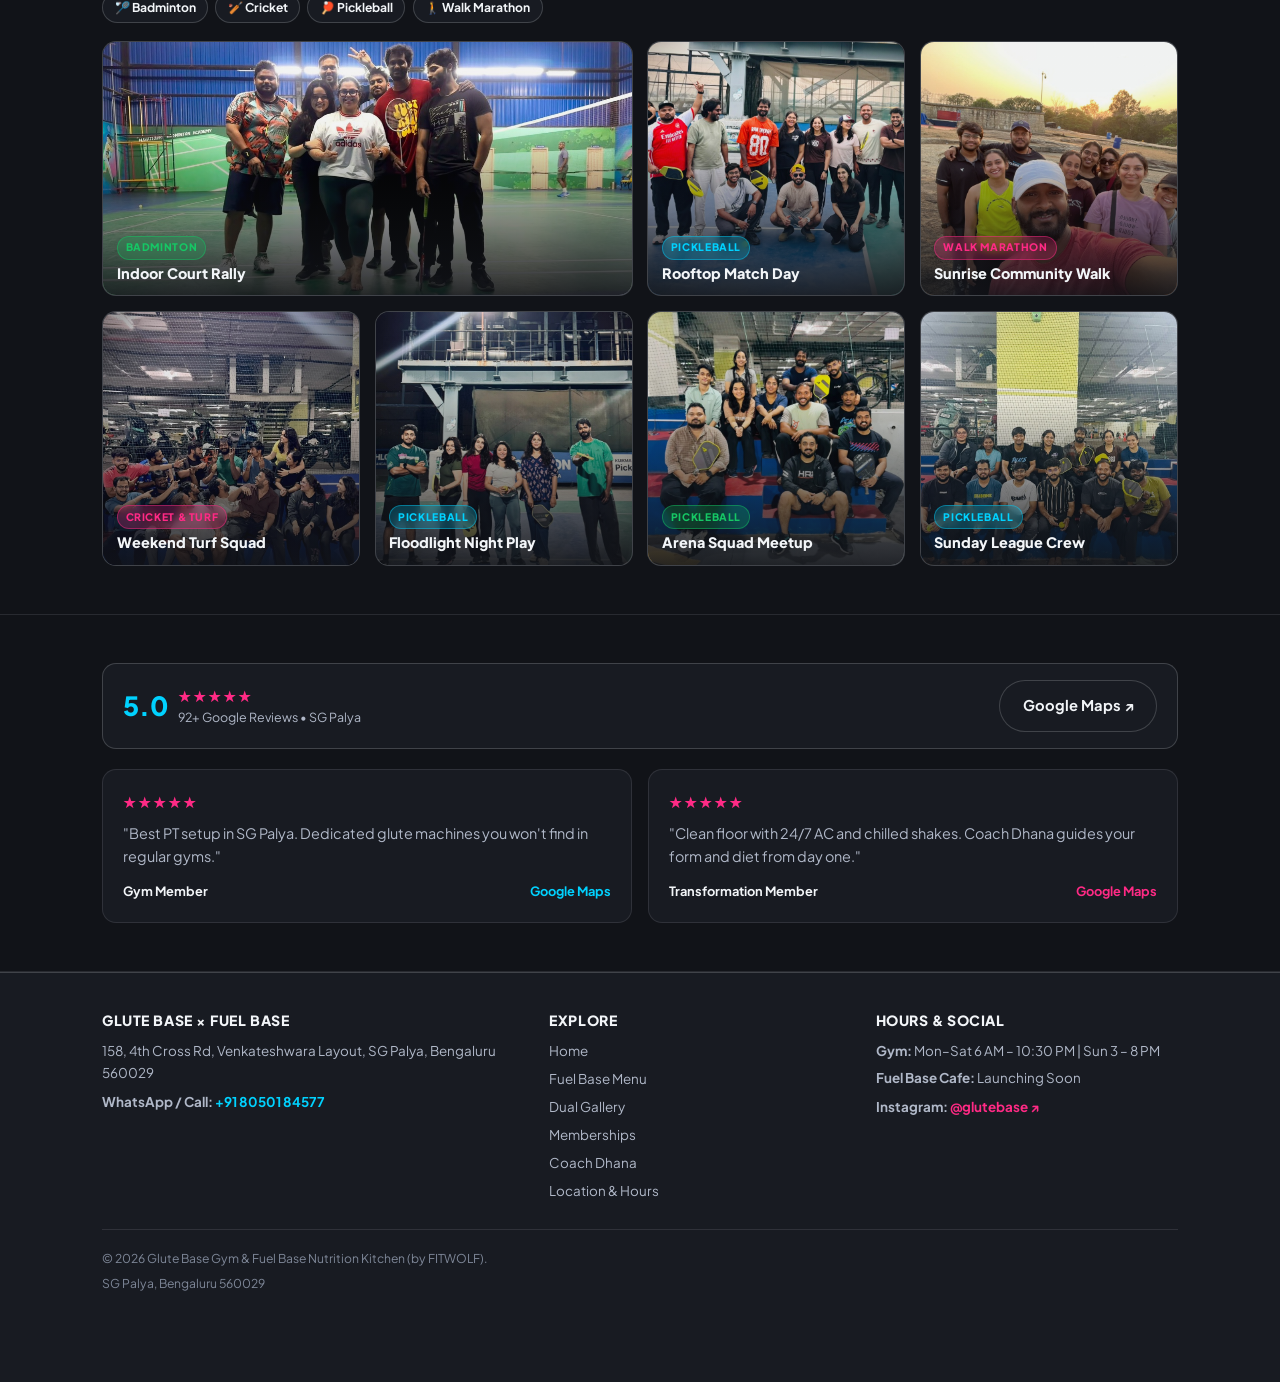
==== commit 2223480e: "chore: remove Entry Portals cards section from index.html and unused portal CSS" ====
--- a/index.html
+++ b/index.html
@@ -256,52 +256,7 @@
     </section>
 
     <!-- ======================================================================
-         4. ENTRY PORTALS (2 LARGE NAVIGATION CARDS)
-         ====================================================================== -->
-    <section class="section-block" id="portals">
-      <div class="container">
-        <div class="portals-grid">
-          <!-- Portal 1: Glute Base Gym -> pricing.html -->
-          <div class="portal-card portal-glute">
-            <div>
-              <div class="portal-badge-row">
-                <span class="portal-pill-glute">Glute Base Gym</span>
-                <span style="font-size: 0.76rem; color: var(--accent-blue); font-weight: 800;">Plans &amp; Offers</span>
-              </div>
-              <h3 class="portal-title" style="margin-top: 0.65rem;">Memberships &amp; Amenities</h3>
-              <p class="portal-desc">Free general training, custom diet plan &amp; morning female trainer support.</p>
-              <div class="portal-chips">
-                <span class="portal-chip">❄️ 24/7 AC</span>
-                <span class="portal-chip">✨ Morning Female Trainer</span>
-                <span class="portal-chip">🏋️ Glute Lab</span>
-              </div>
-            </div>
-            <a href="pricing.html" class="btn btn-neon-glute" id="portal-explore-gym">Explore the Gym →</a>
-          </div>
-
-          <!-- Portal 2: Fuel Base Cafe -> menu.html -->
-          <div class="portal-card portal-fuel">
-            <div>
-              <div class="portal-badge-row">
-                <span class="portal-pill-fuel">Fuel Base Kitchen</span>
-                <span style="font-size: 0.76rem; color: var(--accent-green-dark); font-weight: 800;">Launching Soon</span>
-              </div>
-              <h3 class="portal-title" style="margin-top: 0.65rem;">Macro Cafe &amp; Protein Bar</h3>
-              <p class="portal-desc">Shakes available now in gym fridge.</p>
-              <div class="portal-chips">
-                <span class="portal-chip">🥗 Power Bowls</span>
-                <span class="portal-chip">🌯 Wraps</span>
-                <span class="portal-chip">🥤 Whey Shakes</span>
-              </div>
-            </div>
-            <a href="menu.html" class="btn btn-neon-fuel" id="portal-view-menu">View Cafe Menu →</a>
-          </div>
-        </div>
-      </div>
-    </section>
-
-    <!-- ======================================================================
-         5. SHORT COACH DHANA INTRO (LINKS TO FULL PROFILE IN DHANA.HTML)
+         4. SHORT COACH DHANA INTRO (LINKS TO FULL PROFILE IN DHANA.HTML)
          ====================================================================== -->
     <section class="section-block" id="about-dhana">
       <div class="container">
--- a/styles.css
+++ b/styles.css
@@ -1032,107 +1032,6 @@
 }
 
 /* ==========================================================================
-   8. ENTRY PORTALS (2 LARGE NAVIGATION CARDS)
-   ========================================================================== */
-.portals-grid {
-  display: grid;
-  grid-template-columns: 1fr;
-  gap: 1.25rem;
-}
-
-.portal-card {
-  border-radius: var(--radius-lg);
-  padding: 1.75rem 1.35rem;
-  display: flex;
-  flex-direction: column;
-  justify-content: space-between;
-  gap: 1.25rem;
-  transition: transform 0.25s ease, box-shadow 0.25s ease;
-}
-
-.portal-card:hover {
-  transform: translateY(-3px);
-}
-
-.portal-glute {
-  background-color: var(--charcoal-surface);
-  border: 1.5px solid var(--accent-blue);
-  box-shadow: 0 10px 30px rgba(0, 210, 255, 0.1);
-}
-
-.portal-fuel {
-  background-color: var(--offwhite-bg);
-  color: var(--text-dark-primary);
-  border: 1.5px solid var(--accent-green);
-  box-shadow: 0 10px 30px rgba(22, 199, 101, 0.14);
-}
-
-.portal-badge-row {
-  display: flex;
-  align-items: center;
-  justify-content: space-between;
-  gap: 0.5rem;
-}
-
-.portal-pill-glute {
-  font-size: 0.72rem;
-  font-weight: 800;
-  text-transform: uppercase;
-  padding: 0.25rem 0.65rem;
-  border-radius: var(--radius-pill);
-  background-color: var(--accent-pink-soft);
-  color: var(--accent-pink);
-}
-
-.portal-pill-fuel {
-  font-size: 0.72rem;
-  font-weight: 800;
-  text-transform: uppercase;
-  padding: 0.25rem 0.65rem;
-  border-radius: var(--radius-pill);
-  background-color: var(--accent-green-soft);
-  color: var(--accent-green-dark);
-}
-
-.portal-title {
-  font-size: 1.45rem;
-  font-weight: 800;
-  margin-bottom: 0.4rem;
-}
-
-.portal-desc {
-  font-size: 0.9rem;
-  color: var(--text-light-secondary);
-}
-
-.portal-fuel .portal-desc {
-  color: var(--text-dark-secondary);
-}
-
-.portal-chips {
-  display: flex;
-  flex-wrap: wrap;
-  gap: 0.45rem;
-  margin-top: 0.85rem;
-}
-
-.portal-chip {
-  font-size: 0.74rem;
-  font-weight: 700;
-  padding: 0.28rem 0.65rem;
-  border-radius: var(--radius-pill);
-  background-color: var(--charcoal-elevated);
-  border: 1px solid var(--charcoal-border);
-  color: var(--text-light-secondary);
-}
-
-.portal-fuel .portal-chip {
-  background-color: var(--offwhite-surface);
-  border-color: var(--offwhite-border-strong);
-  color: var(--text-dark-secondary);
-}
-
-/* ==========================================================================
    9. ABOUT US: OWNER / HEAD COACH DHANA
    ========================================================================== */
 .about-founder-grid {
@@ -2382,7 +2281,6 @@
     font-size: 1.15rem;
   }
 
-  .portals-grid,
   .reviews-grid,
   .amenities-grid,
   .hours-dual-grid {
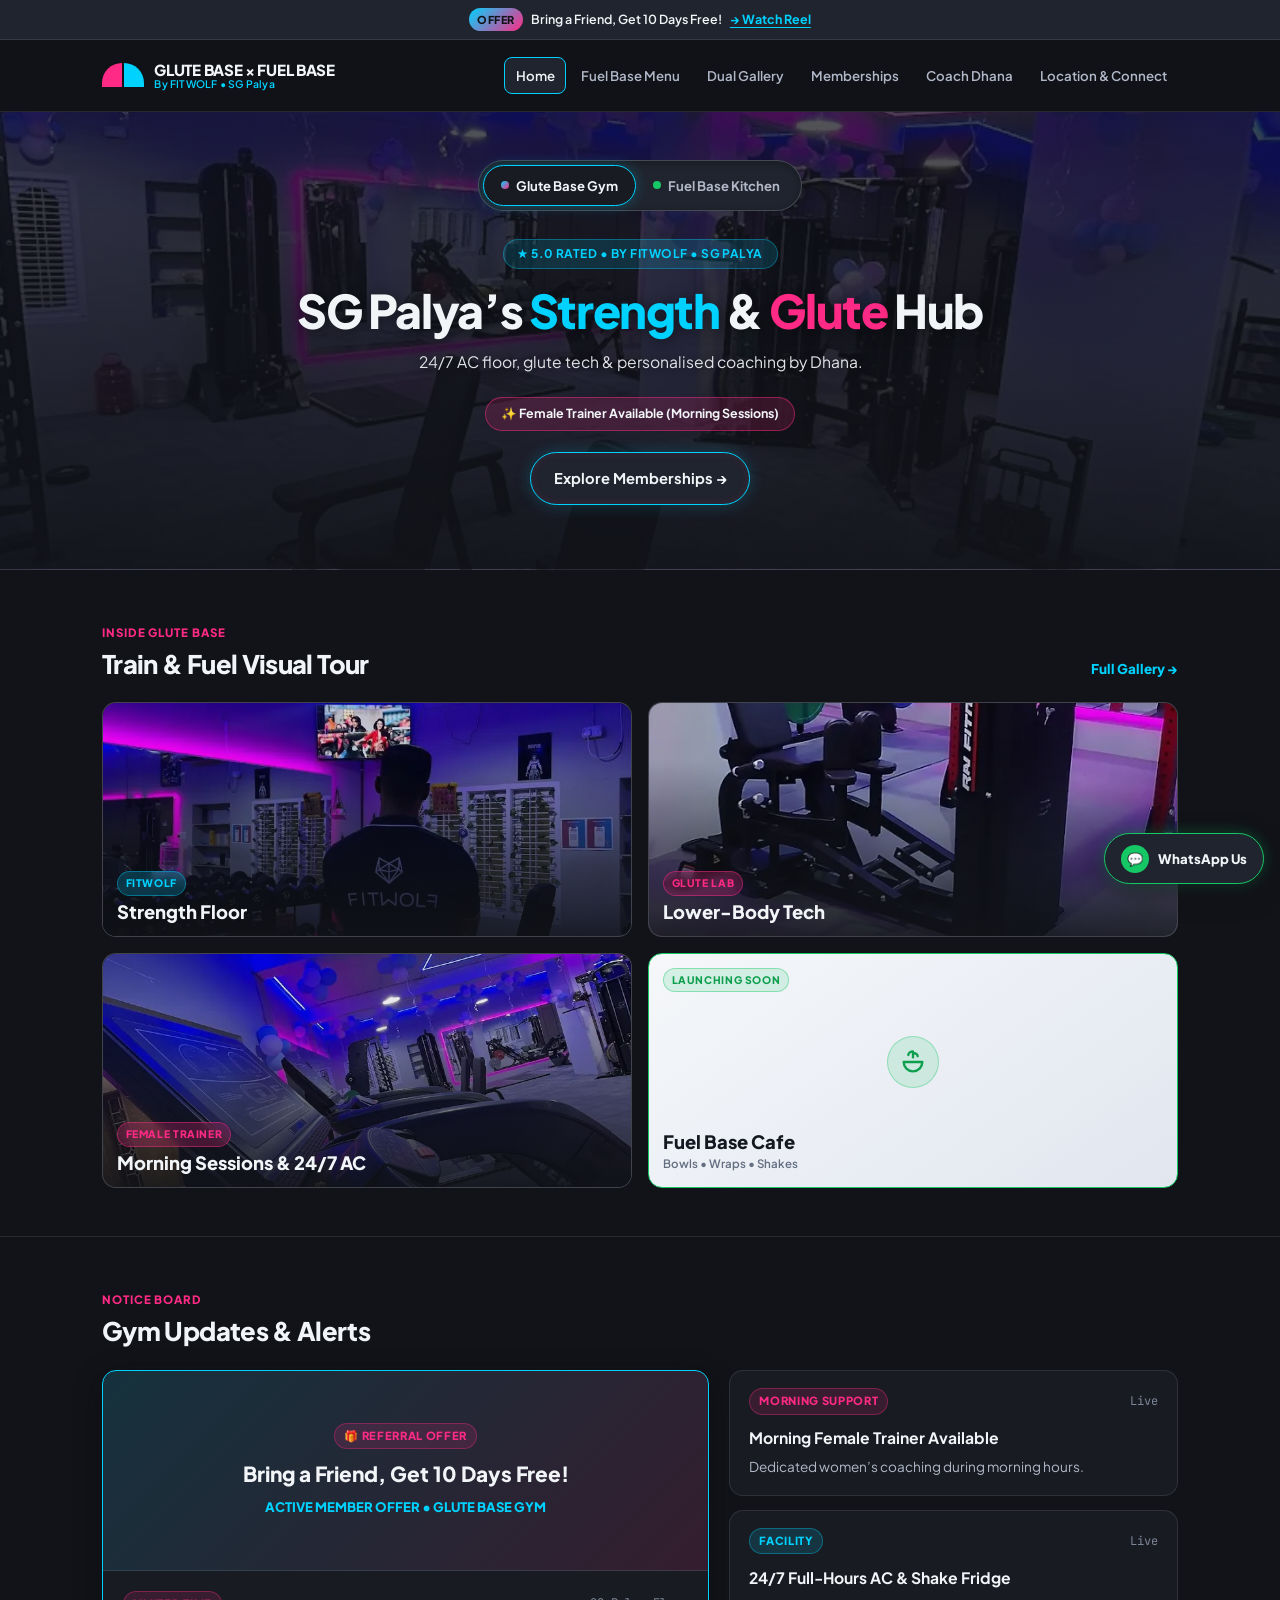
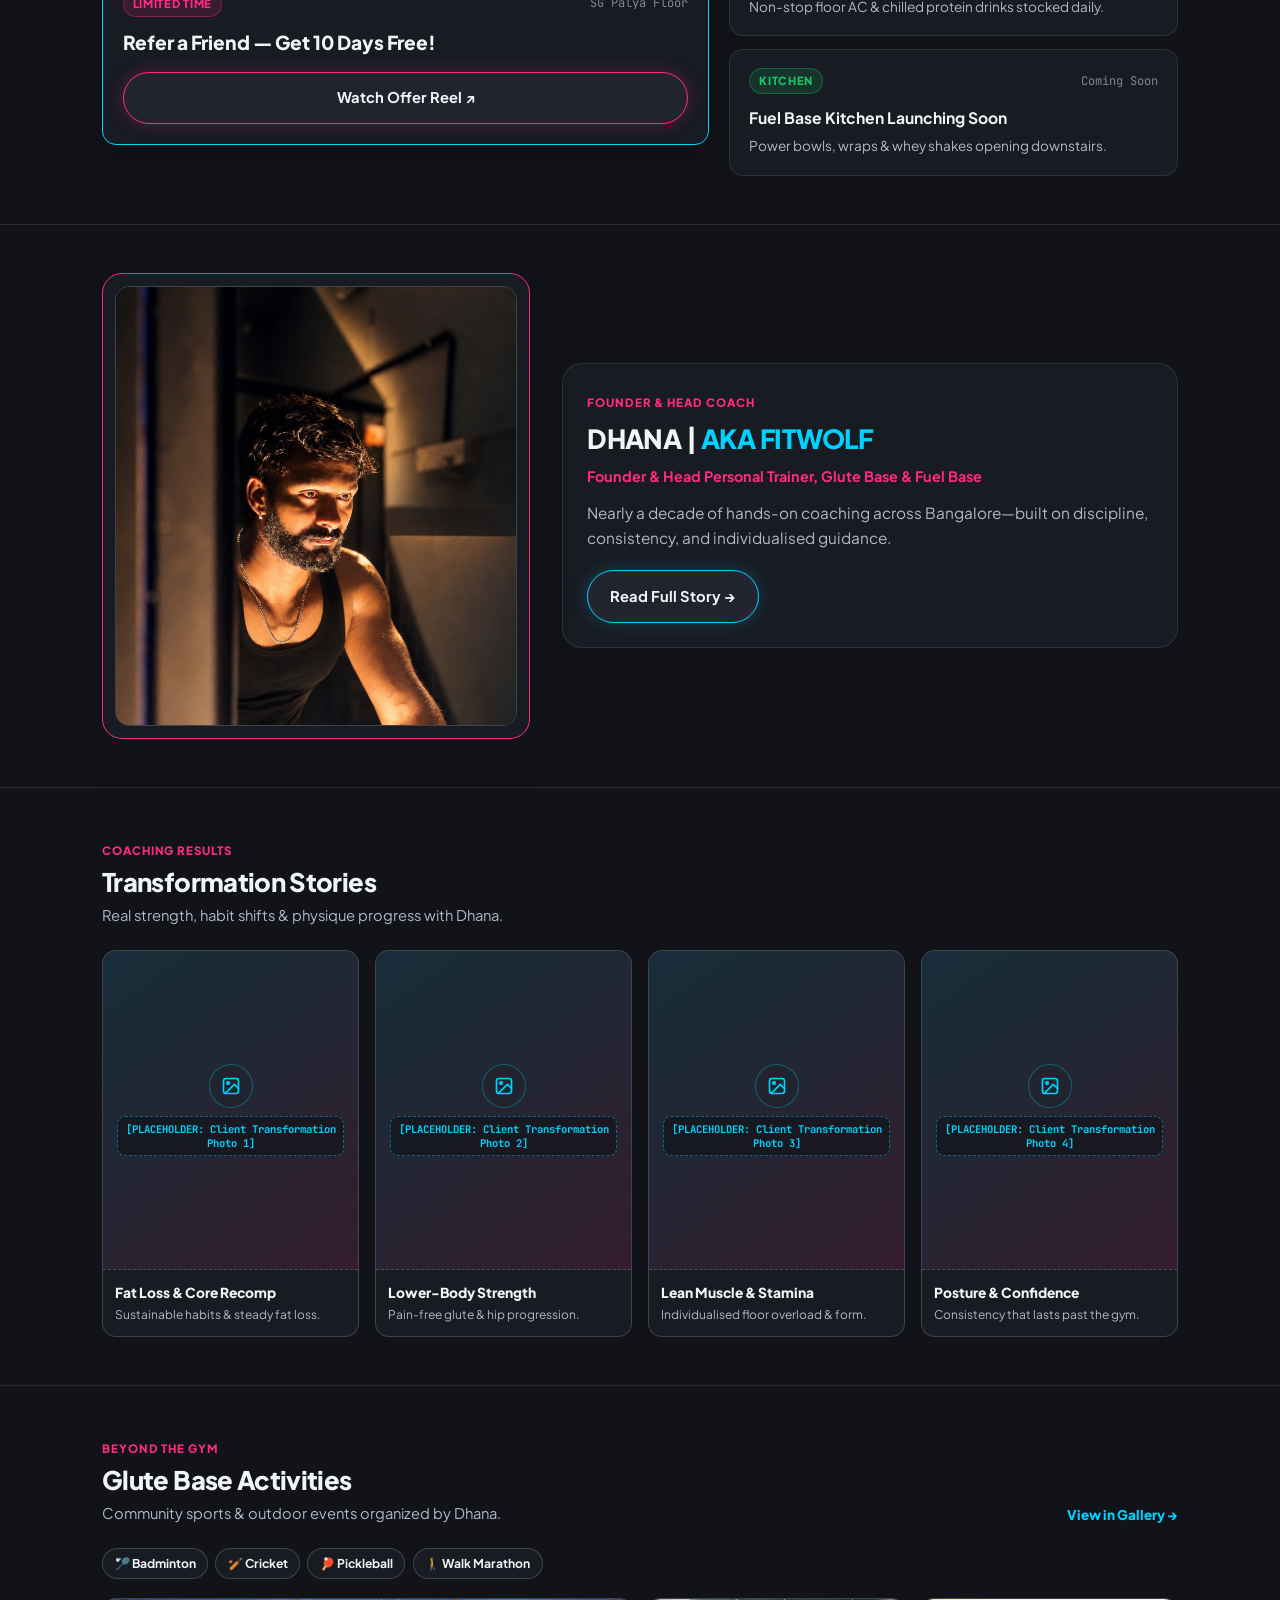
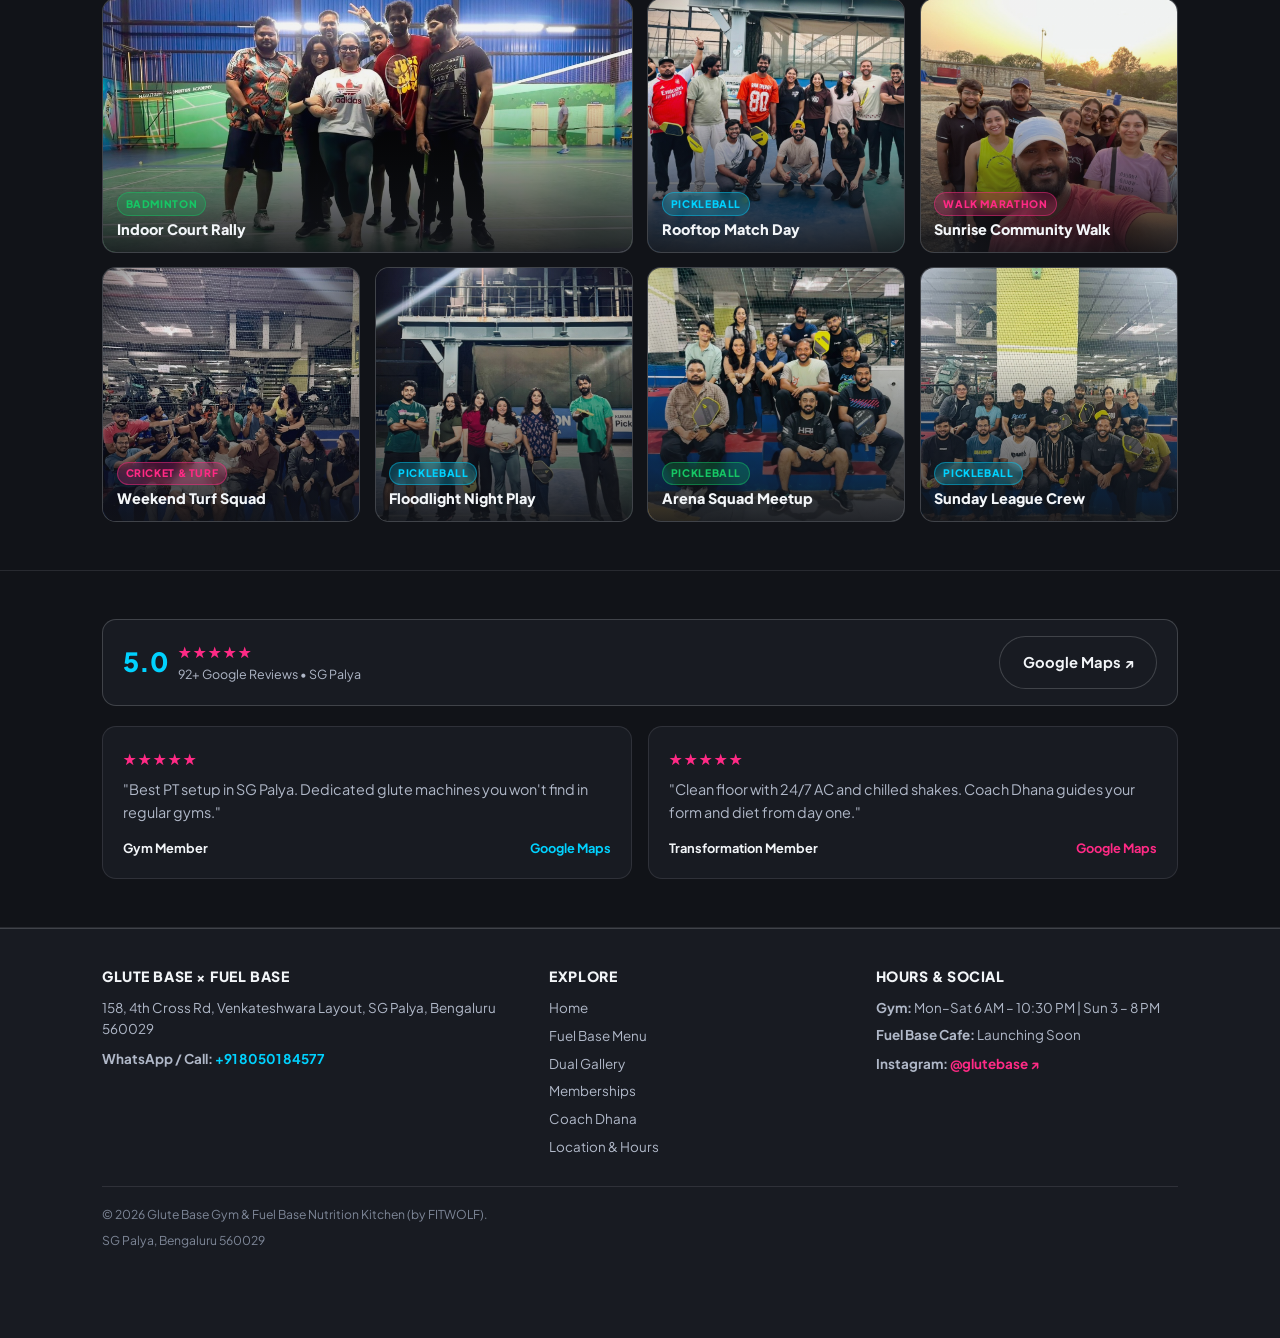
==== commit 66ee3a78: "feat: highlight 10 Days Free referral offer and Instagram Reel CTA across hello bar, notice board & " ====
--- a/index.html
+++ b/index.html
@@ -3,8 +3,81 @@
 <head>
   <meta charset="UTF-8">
   <meta name="viewport" content="width=device-width, initial-scale=1.0">
-  <title>Glute Base Gym &amp; Fuel Base Nutrition Kitchen | SG Palya, Bengaluru</title>
-  <meta name="description" content="Glute Base Gym (Founder Dhana | Fitwolf) and Fuel Base Nutrition Kitchen in SG Palya, Bengaluru. 24/7 AC, Morning Female Trainer, Glute Lab & Community Sports.">
+  <title>Glute Base Gym &amp; Fuel Base Kitchen | SG Palya, Bengaluru</title>
+  <meta name="description" content="Glute Base Gym &amp; Fuel Base Kitchen in SG Palya, Bengaluru by Coach Dhana (Fitwolf). 24/7 AC floor, Morning Female Trainer, Glute Lab &amp; community sports.">
+  <meta name="robots" content="index, follow">
+  <meta name="theme-color" content="#111318">
+  <link rel="canonical" href="https://www.glutebase.in/">
+
+  <!-- Favicons & App Icons (Header Split-Semicircle Mark) -->
+  <link rel="icon" href="favicon.ico" sizes="48x48">
+  <link rel="icon" type="image/svg+xml" href="favicon.svg">
+  <link rel="icon" type="image/png" sizes="32x32" href="assets/icons/favicon-32x32.png">
+  <link rel="icon" type="image/png" sizes="16x16" href="assets/icons/favicon-16x16.png">
+  <link rel="apple-touch-icon" sizes="180x180" href="apple-touch-icon.png">
+  <link rel="manifest" href="site.webmanifest">
+
+  <!-- Open Graph & Twitter Share Metadata -->
+  <meta property="og:type" content="website">
+  <meta property="og:locale" content="en_IN">
+  <meta property="og:site_name" content="Glute Base Gym &amp; Fuel Base">
+  <meta property="og:title" content="Glute Base Gym &amp; Fuel Base Kitchen | SG Palya, Bengaluru">
+  <meta property="og:description" content="SG Palya's strength &amp; glute hub by Coach Dhana (Fitwolf). 24/7 AC floor, Morning Female Trainer, Glute Lab &amp; community sports.">
+  <meta property="og:url" content="https://www.glutebase.in/">
+  <meta property="og:image" content="https://www.glutebase.in/assets/images/og-cover.jpg">
+  <meta property="og:image:type" content="image/jpeg">
+  <meta property="og:image:width" content="1200">
+  <meta property="og:image:height" content="630">
+  <meta property="og:image:alt" content="Glute Base Gym &amp; Fuel Base Nutrition Kitchen in SG Palya, Bengaluru">
+  <meta name="twitter:card" content="summary_large_image">
+  <meta name="twitter:title" content="Glute Base Gym &amp; Fuel Base Kitchen | SG Palya, Bengaluru">
+  <meta name="twitter:description" content="24/7 AC training floor, Morning Female Trainer, Glute Lab &amp; personalised coaching by Dhana (Fitwolf) in SG Palya.">
+  <meta name="twitter:image" content="https://www.glutebase.in/assets/images/og-cover.jpg">
+
+  <script type="application/ld+json">
+    {
+      "@context": "https://schema.org",
+      "@type": "ExerciseGym",
+      "name": "Glute Base Gym & Fitness Centre",
+      "alternateName": "Glute Base x Fuel Base",
+      "url": "https://www.glutebase.in/",
+      "image": "https://www.glutebase.in/assets/images/og-cover.jpg",
+      "telephone": "+91-80501-84577",
+      "address": {
+        "@type": "PostalAddress",
+        "streetAddress": "158, Ground Floor, 4th Cross Rd, Venkateshwara Layout, S.G. Palya",
+        "addressLocality": "Bengaluru",
+        "addressRegion": "Karnataka",
+        "postalCode": "560029",
+        "addressCountry": "IN"
+      },
+      "openingHoursSpecification": [
+        {
+          "@type": "OpeningHoursSpecification",
+          "dayOfWeek": ["Monday", "Tuesday", "Wednesday", "Thursday", "Friday", "Saturday"],
+          "opens": "06:00",
+          "closes": "22:30"
+        },
+        {
+          "@type": "OpeningHoursSpecification",
+          "dayOfWeek": "Sunday",
+          "opens": "15:00",
+          "closes": "20:00"
+        }
+      ],
+      "founder": {
+        "@type": "Person",
+        "name": "Dhana",
+        "alternateName": "Fitwolf",
+        "jobTitle": "Founder & Head Personal Trainer",
+        "url": "https://www.glutebase.in/dhana.html"
+      },
+      "sameAs": [
+        "https://www.instagram.com/glutebase/"
+      ]
+    }
+  </script>
+
   <link rel="preconnect" href="https://fonts.googleapis.com">
   <link rel="preconnect" href="https://fonts.gstatic.com" crossorigin>
   <link href="https://fonts.googleapis.com/css2?family=JetBrains+Mono:wght@600;700&family=Plus+Jakarta+Sans:wght@400;500;600;700;800&display=swap" rel="stylesheet">
@@ -15,10 +88,10 @@
   <!-- TOP STACKING ORDER: 1. STICKY HELLO BAR + 2. MAIN HEADER -->
   <div class="top-stack-wrapper">
     <div class="hello-bar" role="region" aria-label="Latest Announcement Bar">
-      <a href="#announcements" class="hello-bar-link">
-        <span class="hello-pill">Update</span>
-        <span class="hello-text">Morning Female Trainer Available | Fuel Base Launching Soon</span>
-        <span class="hello-cta">View Notice ↓</span>
+      <a href="https://www.instagram.com/reel/DetMd7CzhIp/" target="_blank" rel="noopener" class="hello-bar-link">
+        <span class="hello-pill">Offer</span>
+        <span class="hello-text">Bring a Friend, Get 10 Days Free!</span>
+        <span class="hello-cta">→ Watch Reel</span>
       </a>
     </div>
 
@@ -191,24 +264,21 @@
           <!-- Main Featured Update -->
           <article class="main-notice-card">
             <div class="notice-image-placeholder">
-              <span class="notice-live-tag" style="margin-bottom: 0.5rem;">✨ Now Live</span>
-              <div style="font-size: 1.25rem; font-weight: 800; color: var(--text-light-primary);">
-                Female Trainer Available
-              </div>
-              <p style="font-size: 0.84rem; color: var(--accent-blue); font-weight: 800; margin-top: 0.35rem;">
-                MORNING SESSIONS • PERSONALISED GUIDANCE
+              <span class="notice-live-tag" style="margin-bottom: 0.5rem;">🎁 Referral Offer</span>
+              <div style="font-size: 1.3rem; font-weight: 800; color: var(--text-light-primary);">
+                Bring a Friend, Get 10 Days Free!
+              </div>
+              <p style="font-size: 0.82rem; color: var(--accent-blue); font-weight: 800; margin-top: 0.35rem;">
+                ACTIVE MEMBER OFFER • GLUTE BASE GYM
               </p>
             </div>
             <div class="main-notice-body">
               <div class="notice-status-row">
-                <span class="notice-live-tag">Morning Support</span>
+                <span class="notice-live-tag">Limited Time</span>
                 <span class="notice-date">SG Palya Floor</span>
               </div>
-              <h3 class="main-notice-title">Morning Female Trainer Available</h3>
-              <p class="main-notice-text" style="margin-bottom: 0.85rem;">
-                Dedicated female trainer guidance during morning sessions for comfort, form &amp; strength.
-              </p>
-              <a href="pricing.html" class="btn btn-neon-pink" style="width: 100%;">Explore Memberships →</a>
+              <h3 class="main-notice-title">Refer a Friend — Get 10 Days Free!</h3>
+              <a href="https://www.instagram.com/reel/DetMd7CzhIp/" target="_blank" rel="noopener" class="btn btn-neon-pink" id="notice-referral-reel-cta" style="width: 100%; margin-top: 0.35rem;">Watch Offer Reel ↗</a>
             </div>
           </article>
 
@@ -216,23 +286,23 @@
           <div class="prev-notices-column" id="prev-notices-list">
             <article class="prev-notice-card">
               <div class="notice-status-row">
+                <span class="notice-live-tag">Morning Support</span>
+                <span class="notice-date">Live</span>
+              </div>
+              <h4 class="prev-notice-title">Morning Female Trainer Available</h4>
+              <p class="prev-notice-desc">
+                Dedicated women’s coaching during morning hours.
+              </p>
+            </article>
+
+            <article class="prev-notice-card is-hidden-mobile">
+              <div class="notice-status-row">
                 <span class="notice-live-tag" style="background-color: var(--accent-blue-soft); color: var(--accent-blue); border-color: rgba(0, 210, 255, 0.35);">Facility</span>
                 <span class="notice-date">Live</span>
               </div>
               <h4 class="prev-notice-title">24/7 Full-Hours AC &amp; Shake Fridge</h4>
               <p class="prev-notice-desc">
-                Non-stop floor AC, hot/cold water &amp; chilled protein drinks stocked daily.
-              </p>
-            </article>
-
-            <article class="prev-notice-card is-hidden-mobile">
-              <div class="notice-status-row">
-                <span class="notice-live-tag">Community</span>
-                <span class="notice-date">Weekends</span>
-              </div>
-              <h4 class="prev-notice-title">Beyond the Gym: Sports &amp; Walks</h4>
-              <p class="prev-notice-desc">
-                Badminton, Cricket, Pickleball &amp; Walk Marathons hosted by Coach Dhana.
+                Non-stop floor AC &amp; chilled protein drinks stocked daily.
               </p>
             </article>
 
@@ -243,7 +313,7 @@
               </div>
               <h4 class="prev-notice-title">Fuel Base Kitchen Launching Soon</h4>
               <p class="prev-notice-desc">
-                Clean bowls, wraps &amp; whey shakes opening downstairs shortly.
+                Power bowls, wraps &amp; whey shakes opening downstairs.
               </p>
             </article>
 
@@ -286,7 +356,7 @@
     </section>
 
     <!-- ======================================================================
-         6. TRANSFORMATION STORIES (4 CLEAN MOBILE-OPTIMIZED VISUAL CARDS)
+         5. TRANSFORMATION STORIES (4 CLEAN MOBILE-OPTIMIZED VISUAL CARDS)
          ====================================================================== -->
     <section class="section-block" id="transformations">
       <div class="container">
@@ -369,7 +439,7 @@
     </section>
 
     <!-- ======================================================================
-         7. GLUTE BASE ACTIVITIES (BEYOND THE GYM — 7 COMMUNITY EVENT PHOTOS)
+         6. GLUTE BASE ACTIVITIES (BEYOND THE GYM — 7 COMMUNITY EVENT PHOTOS)
          ====================================================================== -->
     <section class="section-block" id="activities">
       <div class="container">
@@ -459,7 +529,7 @@
     </section>
 
     <!-- ======================================================================
-         8. REVIEWS / SOCIAL PROOF (CONCISE)
+         7. REVIEWS / SOCIAL PROOF (CONCISE)
          ====================================================================== -->
     <section class="section-block" id="reviews">
       <div class="container">
--- a/styles.css
+++ b/styles.css
@@ -1606,6 +1606,36 @@
   color: var(--text-light-primary);
 }
 
+.referral-promo-banner {
+  margin-top: 1.25rem;
+  background: linear-gradient(135deg, rgba(255, 42, 133, 0.14) 0%, rgba(0, 210, 255, 0.12) 100%);
+  border: 1.5px solid var(--accent-pink);
+  border-radius: var(--radius-lg);
+  padding: 0.95rem 1.25rem;
+  display: flex;
+  flex-direction: column;
+  align-items: center;
+  justify-content: space-between;
+  gap: 0.75rem;
+  text-align: center;
+  box-shadow: 0 8px 26px rgba(255, 42, 133, 0.12);
+}
+
+.referral-promo-copy {
+  display: flex;
+  flex-direction: column;
+  align-items: center;
+  gap: 0.35rem;
+}
+
+.referral-reel-btn {
+  padding: 0.55rem 1.15rem;
+  min-height: 40px;
+  font-size: 0.85rem;
+  white-space: nowrap;
+  flex-shrink: 0;
+}
+
 .pricing-stack {
   display: grid;
   grid-template-columns: 1fr;
@@ -2324,6 +2354,17 @@
   .coach-story-card {
     padding: 2.15rem;
   }
+
+  .referral-promo-banner {
+    flex-direction: row;
+    text-align: left;
+    padding: 1rem 1.5rem;
+  }
+
+  .referral-promo-copy {
+    flex-direction: row;
+    gap: 0.75rem;
+  }
 }
 
 @media (min-width: 768px) {
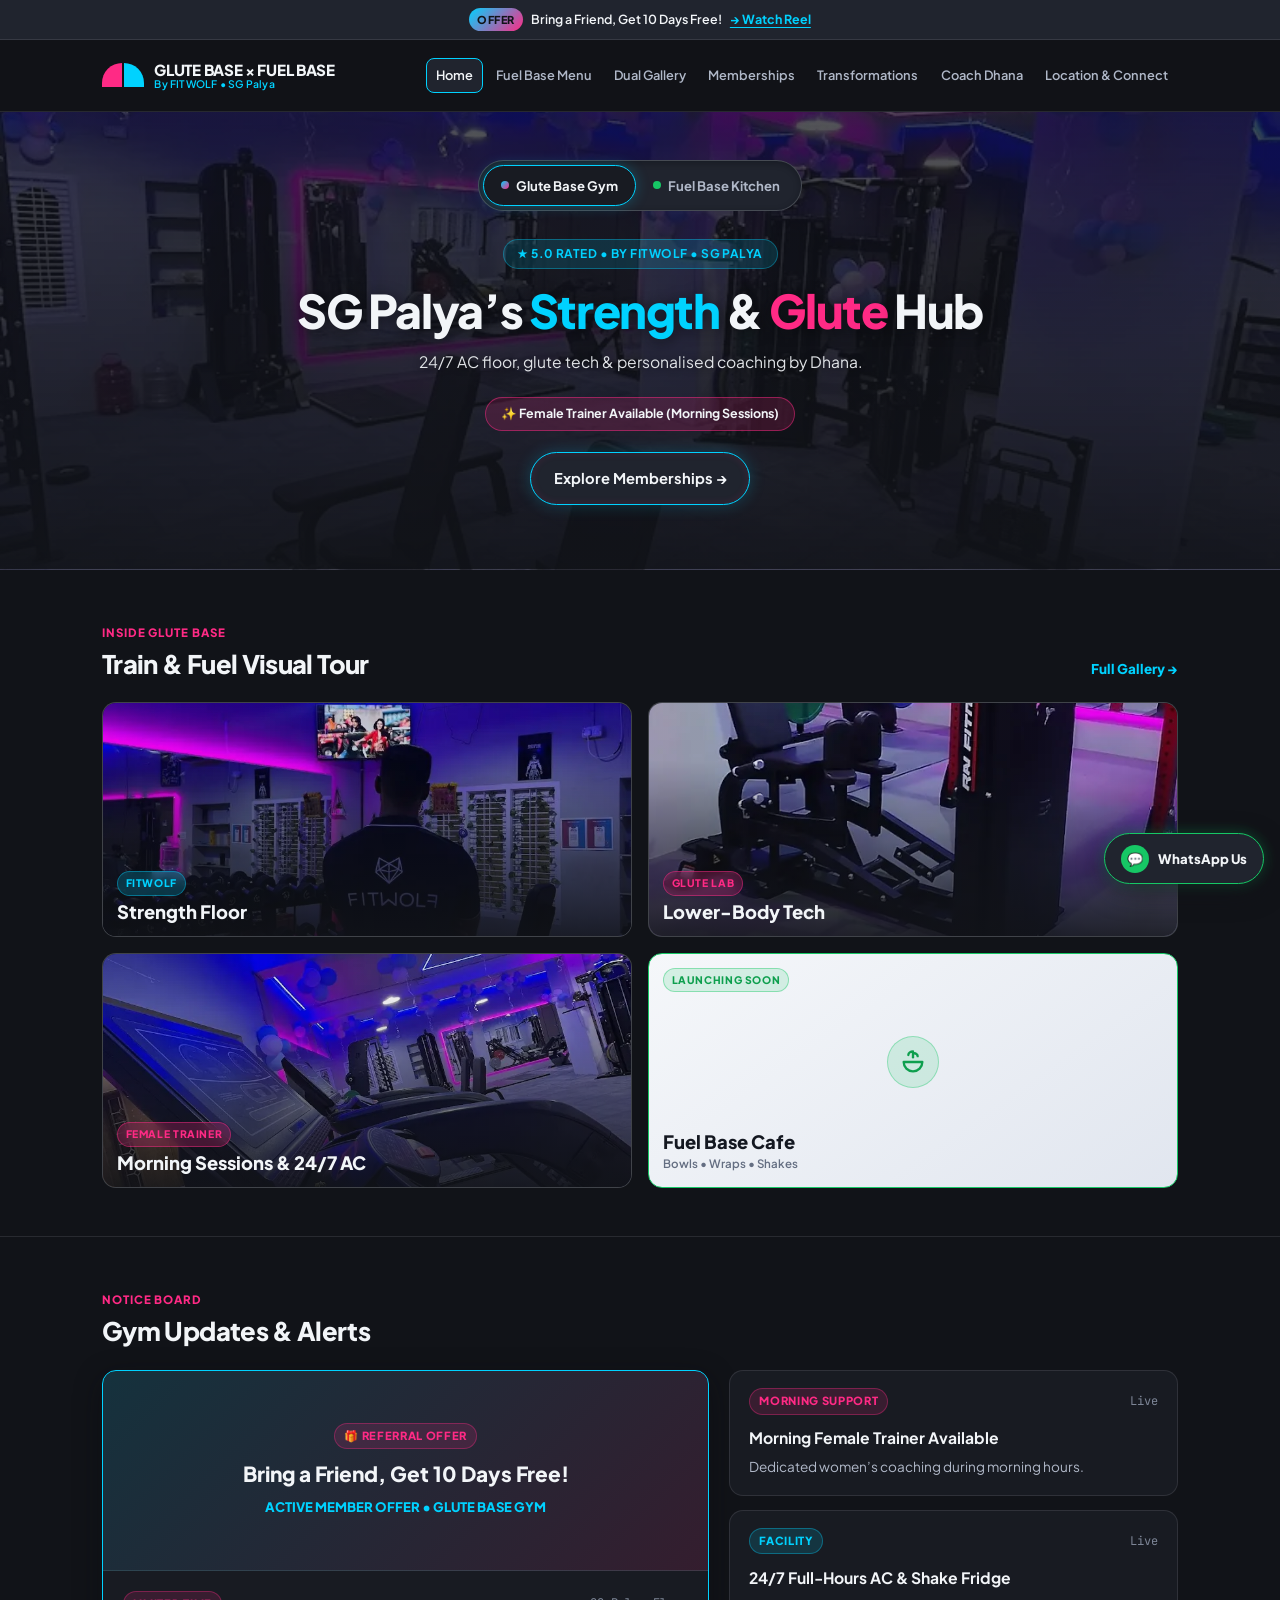
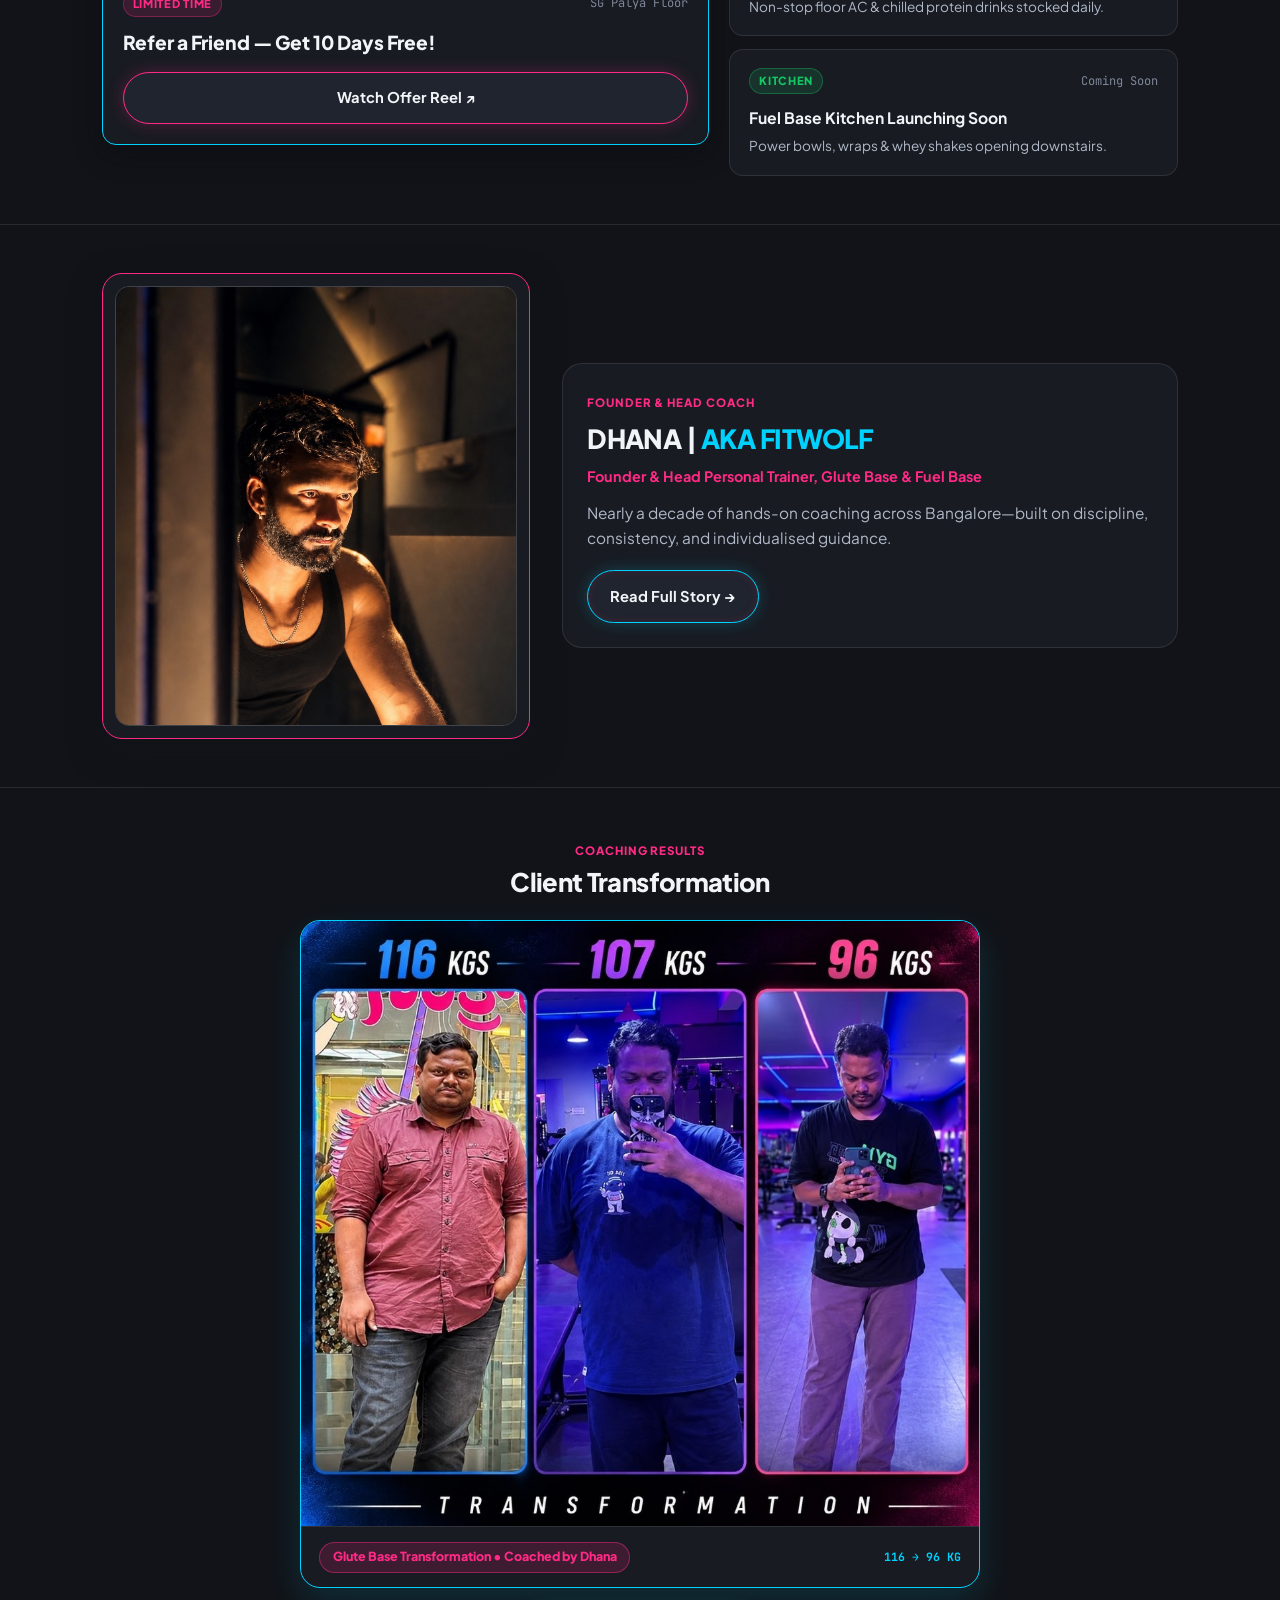
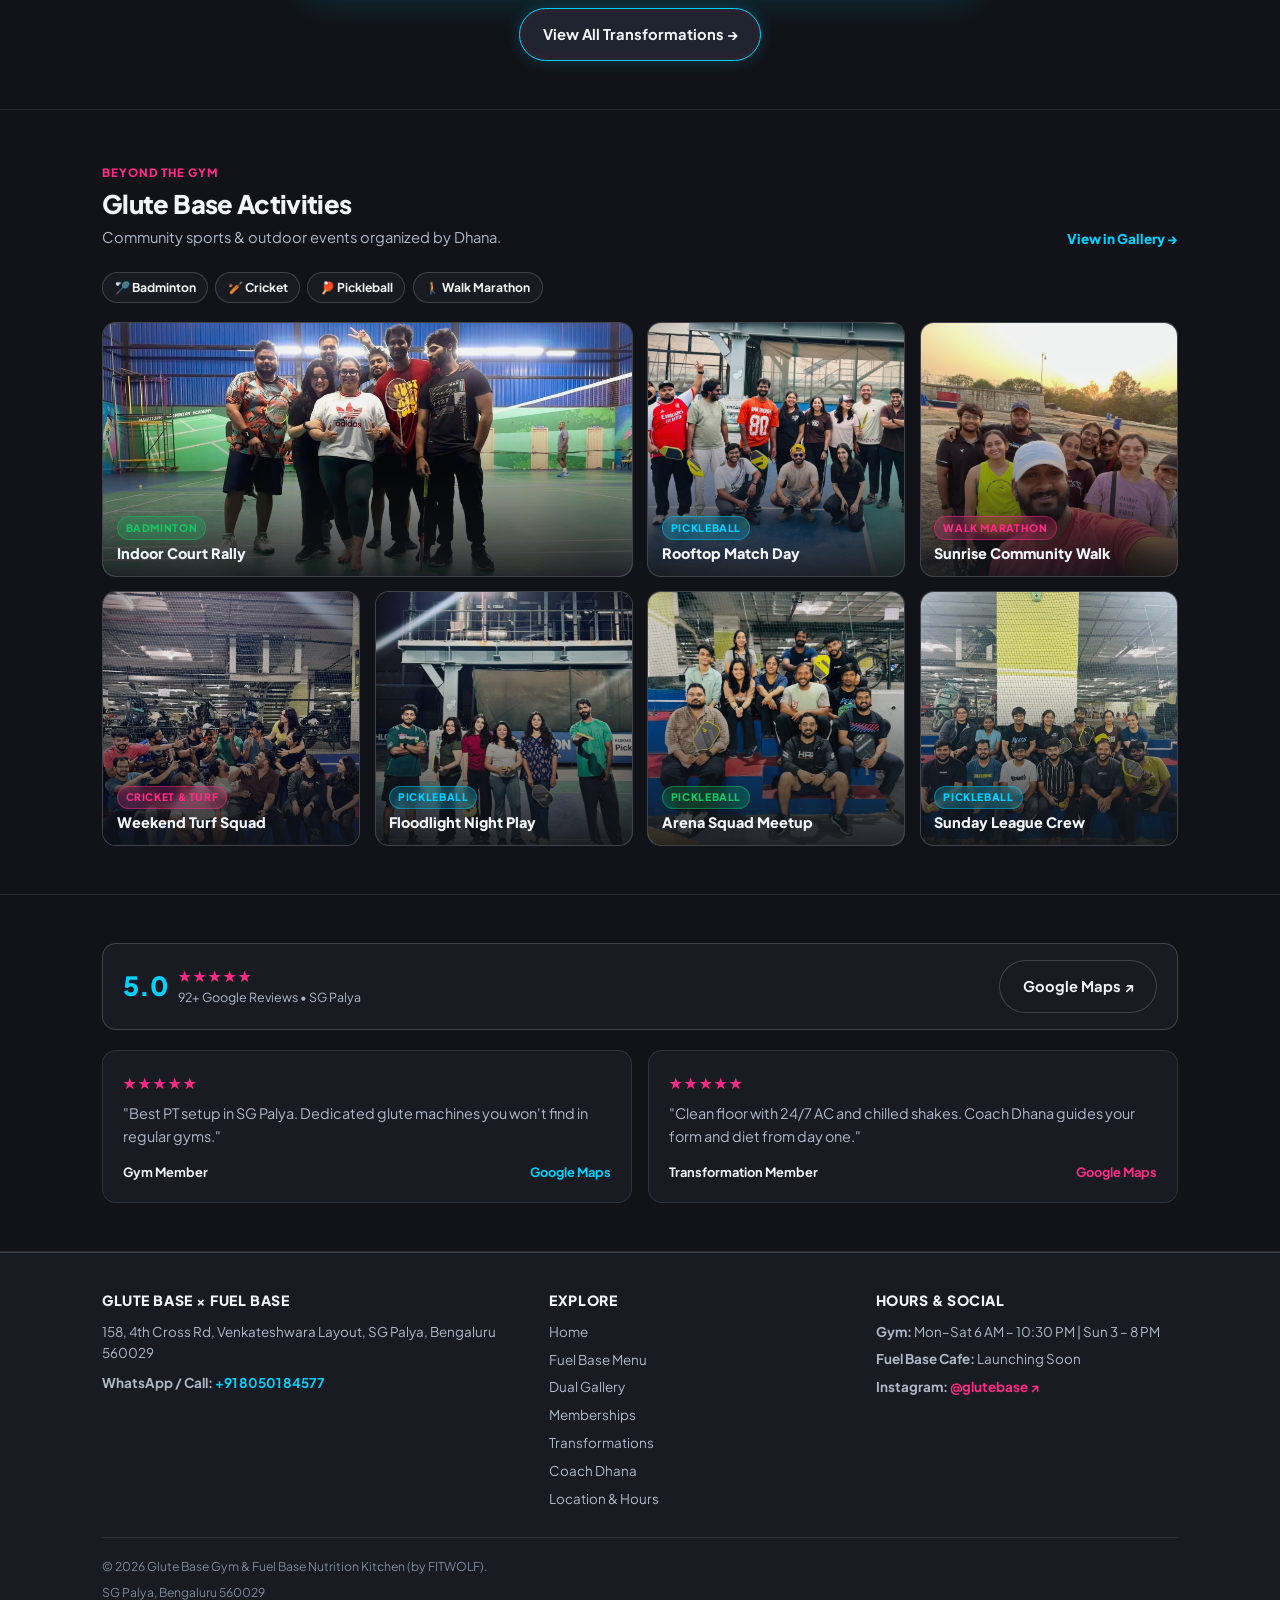
==== commit 54188c5f: "Add featured client transformation showcase and dedicated transformations gallery page" ====
--- a/index.html
+++ b/index.html
@@ -120,6 +120,7 @@
             <li><a href="menu.html" class="nav-link nav-link-fuel">Fuel Base Menu</a></li>
             <li><a href="gallery.html" class="nav-link">Dual Gallery</a></li>
             <li><a href="pricing.html" class="nav-link">Memberships</a></li>
+            <li><a href="transformations.html" class="nav-link">Transformations</a></li>
             <li><a href="dhana.html" class="nav-link">Coach Dhana</a></li>
             <li><a href="contact.html" class="nav-link">Location &amp; Connect</a></li>
           </ul>
@@ -356,84 +357,32 @@
     </section>
 
     <!-- ======================================================================
-         5. TRANSFORMATION STORIES (4 CLEAN MOBILE-OPTIMIZED VISUAL CARDS)
+         5. FEATURED TRANSFORMATION SHOWCASE (FIRST IMAGE ONLY + CTA)
          ====================================================================== -->
     <section class="section-block" id="transformations">
       <div class="container">
-        <div class="section-header">
+        <div class="section-header" style="text-align: center;">
           <span class="section-tag">Coaching Results</span>
-          <h2 class="section-title">Transformation Stories</h2>
-          <p class="section-desc">Real strength, habit shifts &amp; physique progress with Dhana.</p>
-        </div>
-
-        <div class="transformations-grid">
-          <article class="transformation-card">
-            <div class="transformation-placeholder-frame">
-              <div class="transformation-icon-ring" aria-hidden="true">
-                <svg width="20" height="20" viewBox="0 0 24 24" fill="none" stroke="currentColor" stroke-width="2" stroke-linecap="round" stroke-linejoin="round">
-                  <rect x="3" y="3" width="18" height="18" rx="3"/>
-                  <circle cx="8.5" cy="8.5" r="1.5"/>
-                  <path d="M21 15l-5-5L5 21"/>
-                </svg>
-              </div>
-              <span class="transformation-placeholder-tag">[PLACEHOLDER: Client Transformation Photo 1]</span>
-            </div>
-            <div class="transformation-caption-box">
-              <div class="transformation-title">Fat Loss &amp; Core Recomp</div>
-              <p class="transformation-sub">Sustainable habits &amp; steady fat loss.</p>
-            </div>
-          </article>
-
-          <article class="transformation-card">
-            <div class="transformation-placeholder-frame">
-              <div class="transformation-icon-ring" aria-hidden="true">
-                <svg width="20" height="20" viewBox="0 0 24 24" fill="none" stroke="currentColor" stroke-width="2" stroke-linecap="round" stroke-linejoin="round">
-                  <rect x="3" y="3" width="18" height="18" rx="3"/>
-                  <circle cx="8.5" cy="8.5" r="1.5"/>
-                  <path d="M21 15l-5-5L5 21"/>
-                </svg>
-              </div>
-              <span class="transformation-placeholder-tag">[PLACEHOLDER: Client Transformation Photo 2]</span>
-            </div>
-            <div class="transformation-caption-box">
-              <div class="transformation-title">Lower-Body Strength</div>
-              <p class="transformation-sub">Pain-free glute &amp; hip progression.</p>
-            </div>
-          </article>
-
-          <article class="transformation-card">
-            <div class="transformation-placeholder-frame">
-              <div class="transformation-icon-ring" aria-hidden="true">
-                <svg width="20" height="20" viewBox="0 0 24 24" fill="none" stroke="currentColor" stroke-width="2" stroke-linecap="round" stroke-linejoin="round">
-                  <rect x="3" y="3" width="18" height="18" rx="3"/>
-                  <circle cx="8.5" cy="8.5" r="1.5"/>
-                  <path d="M21 15l-5-5L5 21"/>
-                </svg>
-              </div>
-              <span class="transformation-placeholder-tag">[PLACEHOLDER: Client Transformation Photo 3]</span>
-            </div>
-            <div class="transformation-caption-box">
-              <div class="transformation-title">Lean Muscle &amp; Stamina</div>
-              <p class="transformation-sub">Individualised floor overload &amp; form.</p>
-            </div>
-          </article>
-
-          <article class="transformation-card">
-            <div class="transformation-placeholder-frame">
-              <div class="transformation-icon-ring" aria-hidden="true">
-                <svg width="20" height="20" viewBox="0 0 24 24" fill="none" stroke="currentColor" stroke-width="2" stroke-linecap="round" stroke-linejoin="round">
-                  <rect x="3" y="3" width="18" height="18" rx="3"/>
-                  <circle cx="8.5" cy="8.5" r="1.5"/>
-                  <path d="M21 15l-5-5L5 21"/>
-                </svg>
-              </div>
-              <span class="transformation-placeholder-tag">[PLACEHOLDER: Client Transformation Photo 4]</span>
-            </div>
-            <div class="transformation-caption-box">
-              <div class="transformation-title">Posture &amp; Confidence</div>
-              <p class="transformation-sub">Consistency that lasts past the gym.</p>
-            </div>
-          </article>
+          <h2 class="section-title">Client Transformation</h2>
+        </div>
+
+        <div class="featured-transformation-wrap">
+          <figure class="featured-transformation-card">
+            <div class="featured-transformation-media">
+              <img
+                src="assets/images/transformations/transformation_1.jpg"
+                alt="116 kg to 96 kg client transformation at Glute Base Gym coached by Dhana"
+                class="featured-transformation-img"
+                loading="lazy"
+              >
+            </div>
+            <figcaption class="featured-transformation-bar">
+              <span class="featured-transformation-badge">Glute Base Transformation • Coached by Dhana</span>
+              <span class="transformation-metric">116 → 96 KG</span>
+            </figcaption>
+          </figure>
+
+          <a href="transformations.html" class="btn btn-neon-glute" id="home-view-transformations-cta">View All Transformations →</a>
         </div>
       </div>
     </section>
@@ -592,6 +541,7 @@
             <li><a href="menu.html">Fuel Base Menu</a></li>
             <li><a href="gallery.html">Dual Gallery</a></li>
             <li><a href="pricing.html">Memberships</a></li>
+            <li><a href="transformations.html">Transformations</a></li>
             <li><a href="dhana.html">Coach Dhana</a></li>
             <li><a href="contact.html">Location &amp; Hours</a></li>
           </ul>
--- a/styles.css
+++ b/styles.css
@@ -1972,8 +1972,65 @@
 }
 
 /* ==========================================================================
-   14C. TRANSFORMATION STORIES (4 CLEAN MOBILE-OPTIMIZED PLACEHOLDER CARDS)
+   14C. TRANSFORMATION SHOWCASE & GALLERY MASONRY (HOMEPAGE & TRANSFORMATIONS.HTML)
    ========================================================================== */
+.featured-transformation-wrap {
+  max-width: 680px;
+  margin: 0 auto;
+  display: flex;
+  flex-direction: column;
+  align-items: center;
+  gap: 1.25rem;
+}
+
+.featured-transformation-card {
+  width: 100%;
+  background-color: var(--charcoal-surface);
+  border: 1.5px solid var(--accent-blue);
+  border-radius: var(--radius-lg);
+  overflow: hidden;
+  box-shadow: 0 14px 36px rgba(0, 210, 255, 0.14);
+}
+
+.featured-transformation-media {
+  width: 100%;
+  background-color: var(--charcoal-elevated);
+}
+
+.featured-transformation-img {
+  width: 100%;
+  height: auto;
+  display: block;
+}
+
+.featured-transformation-bar {
+  padding: 0.9rem 1.15rem;
+  border-top: 1px solid var(--charcoal-border);
+  display: flex;
+  flex-wrap: wrap;
+  align-items: center;
+  justify-content: space-between;
+  gap: 0.5rem;
+}
+
+.featured-transformation-badge {
+  display: inline-flex;
+  align-items: center;
+  padding: 0.28rem 0.78rem;
+  border-radius: var(--radius-pill);
+  background-color: rgba(255, 42, 133, 0.16);
+  border: 1px solid rgba(255, 42, 133, 0.45);
+  color: var(--accent-pink);
+  font-size: 0.78rem;
+  font-weight: 800;
+}
+
+.featured-transformation-meta {
+  font-size: 0.86rem;
+  font-weight: 700;
+  color: var(--text-light-primary);
+}
+
 .transformations-grid {
   display: grid;
   grid-template-columns: repeat(2, minmax(0, 1fr));
@@ -1989,61 +2046,92 @@
   flex-direction: column;
 }
 
-.transformation-placeholder-frame {
-  aspect-ratio: 4 / 5;
-  background: linear-gradient(145deg, rgba(0, 210, 255, 0.1), rgba(255, 42, 133, 0.12));
-  border-bottom: 1px dashed var(--charcoal-border-strong);
-  display: flex;
-  flex-direction: column;
-  align-items: center;
-  justify-content: center;
-  padding: 0.85rem;
-  text-align: center;
-  gap: 0.5rem;
-}
-
-.transformation-icon-ring {
-  width: 44px;
-  height: 44px;
-  border-radius: 50%;
-  background-color: var(--charcoal-elevated);
-  border: 1px solid rgba(0, 210, 255, 0.35);
-  color: var(--accent-blue);
-  display: flex;
-  align-items: center;
-  justify-content: center;
-}
-
-.transformation-placeholder-tag {
-  font-family: var(--font-mono);
-  font-size: 0.66rem;
-  font-weight: 700;
-  line-height: 1.35;
-  color: var(--accent-blue);
-  background-color: rgba(17, 19, 24, 0.65);
-  border: 1px dashed rgba(0, 210, 255, 0.45);
-  border-radius: var(--radius-sm);
-  padding: 0.3rem 0.45rem;
-  word-break: break-word;
+.transformation-photo-img {
+  width: 100%;
+  height: auto;
+  display: block;
 }
 
 .transformation-caption-box {
-  padding: 0.75rem;
-  display: flex;
-  flex-direction: column;
-  gap: 0.2rem;
+  padding: 0.65rem 0.75rem;
+  border-top: 1px solid var(--charcoal-border);
+  display: flex;
+  flex-direction: column;
+  align-items: flex-start;
+  gap: 0.15rem;
 }
 
 .transformation-title {
-  font-size: 0.86rem;
+  font-size: 0.84rem;
   font-weight: 800;
   color: var(--text-light-primary);
 }
 
 .transformation-sub {
-  font-size: 0.75rem;
+  font-size: 0.74rem;
   color: var(--text-light-secondary);
   line-height: 1.4;
+}
+
+/* 2-Column Masonry Grid (transformations.html) */
+.transformations-masonry {
+  column-count: 2;
+  column-gap: 0.75rem;
+  max-width: 980px;
+  margin: 0 auto;
+}
+
+.transformation-masonry-card {
+  break-inside: avoid;
+  -webkit-column-break-inside: avoid;
+  display: flex;
+  flex-direction: column;
+  width: 100%;
+  margin-bottom: 0.75rem;
+  background-color: var(--charcoal-surface);
+  border: 1px solid var(--charcoal-border-strong);
+  border-radius: var(--radius-md);
+  overflow: hidden;
+  transition: transform 0.2s ease, border-color 0.2s ease;
+}
+
+.transformation-masonry-card:hover {
+  transform: translateY(-2px);
+  border-color: var(--accent-blue);
+}
+
+.transformation-masonry-card.is-hero-result {
+  border: 1.5px solid var(--accent-pink);
+  box-shadow: 0 10px 28px rgba(255, 42, 133, 0.15);
+}
+
+.transformation-masonry-img {
+  width: 100%;
+  height: auto;
+  display: block;
+}
+
+.transformation-masonry-caption {
+  padding: 0.55rem 0.75rem;
+  border-top: 1px solid var(--charcoal-border);
+  display: flex;
+  align-items: center;
+  justify-content: space-between;
+  gap: 0.35rem;
+  flex-wrap: wrap;
+}
+
+.transformation-metric {
+  font-family: var(--font-mono);
+  font-size: 0.72rem;
+  font-weight: 700;
+  color: var(--accent-blue);
+}
+
+.transformation-coach {
+  font-size: 0.72rem;
+  font-weight: 700;
+  color: var(--accent-pink);
 }
 
 /* ==========================================================================
@@ -2332,6 +2420,14 @@
     gap: 1rem;
   }
 
+  .transformations-masonry {
+    column-gap: 1.15rem;
+  }
+
+  .transformation-masonry-card {
+    margin-bottom: 1.15rem;
+  }
+
   .gallery-masonry-grid {
     grid-template-columns: repeat(3, minmax(0, 1fr));
     gap: 1rem;
@@ -2401,6 +2497,43 @@
     display: inline-block;
   }
 
+  .notice-board-grid {
+    grid-template-columns: 1.15fr 0.85fr;
+    align-items: start;
+  }
+
+  .prev-notice-card.is-hidden-mobile {
+    display: block;
+  }
+
+  .notice-accordion-btn {
+    display: none;
+  }
+
+  .about-founder-grid,
+  .coach-hero-grid {
+    grid-template-columns: 0.82fr 1.18fr;
+    gap: 2rem;
+  }
+
+  .transformations-grid {
+    grid-template-columns: repeat(4, minmax(0, 1fr));
+  }
+
+  .pricing-stack {
+    grid-template-columns: repeat(2, minmax(0, 1fr));
+  }
+
+  .contact-layout-grid {
+    grid-template-columns: 1.05fr 0.95fr;
+  }
+
+  .footer-grid {
+    grid-template-columns: 1.4fr 1fr 1fr;
+  }
+}
+
+@media (min-width: 1080px) {
   .hamburger-btn {
     display: none;
   }
@@ -2419,48 +2552,13 @@
   .nav-list {
     flex-direction: row;
     align-items: center;
-    gap: 0.25rem;
+    gap: 0.15rem;
   }
 
   .nav-link {
-    padding: 0.45rem 0.65rem;
-    font-size: 0.83rem;
+    padding: 0.42rem 0.56rem;
+    font-size: 0.8rem;
     white-space: nowrap;
     background: transparent;
   }
-
-  .notice-board-grid {
-    grid-template-columns: 1.15fr 0.85fr;
-    align-items: start;
-  }
-
-  .prev-notice-card.is-hidden-mobile {
-    display: block;
-  }
-
-  .notice-accordion-btn {
-    display: none;
-  }
-
-  .about-founder-grid,
-  .coach-hero-grid {
-    grid-template-columns: 0.82fr 1.18fr;
-    gap: 2rem;
-  }
-
-  .transformations-grid {
-    grid-template-columns: repeat(4, minmax(0, 1fr));
-  }
-
-  .pricing-stack {
-    grid-template-columns: repeat(2, minmax(0, 1fr));
-  }
-
-  .contact-layout-grid {
-    grid-template-columns: 1.05fr 0.95fr;
-  }
-
-  .footer-grid {
-    grid-template-columns: 1.4fr 1fr 1fr;
-  }
-}
+}
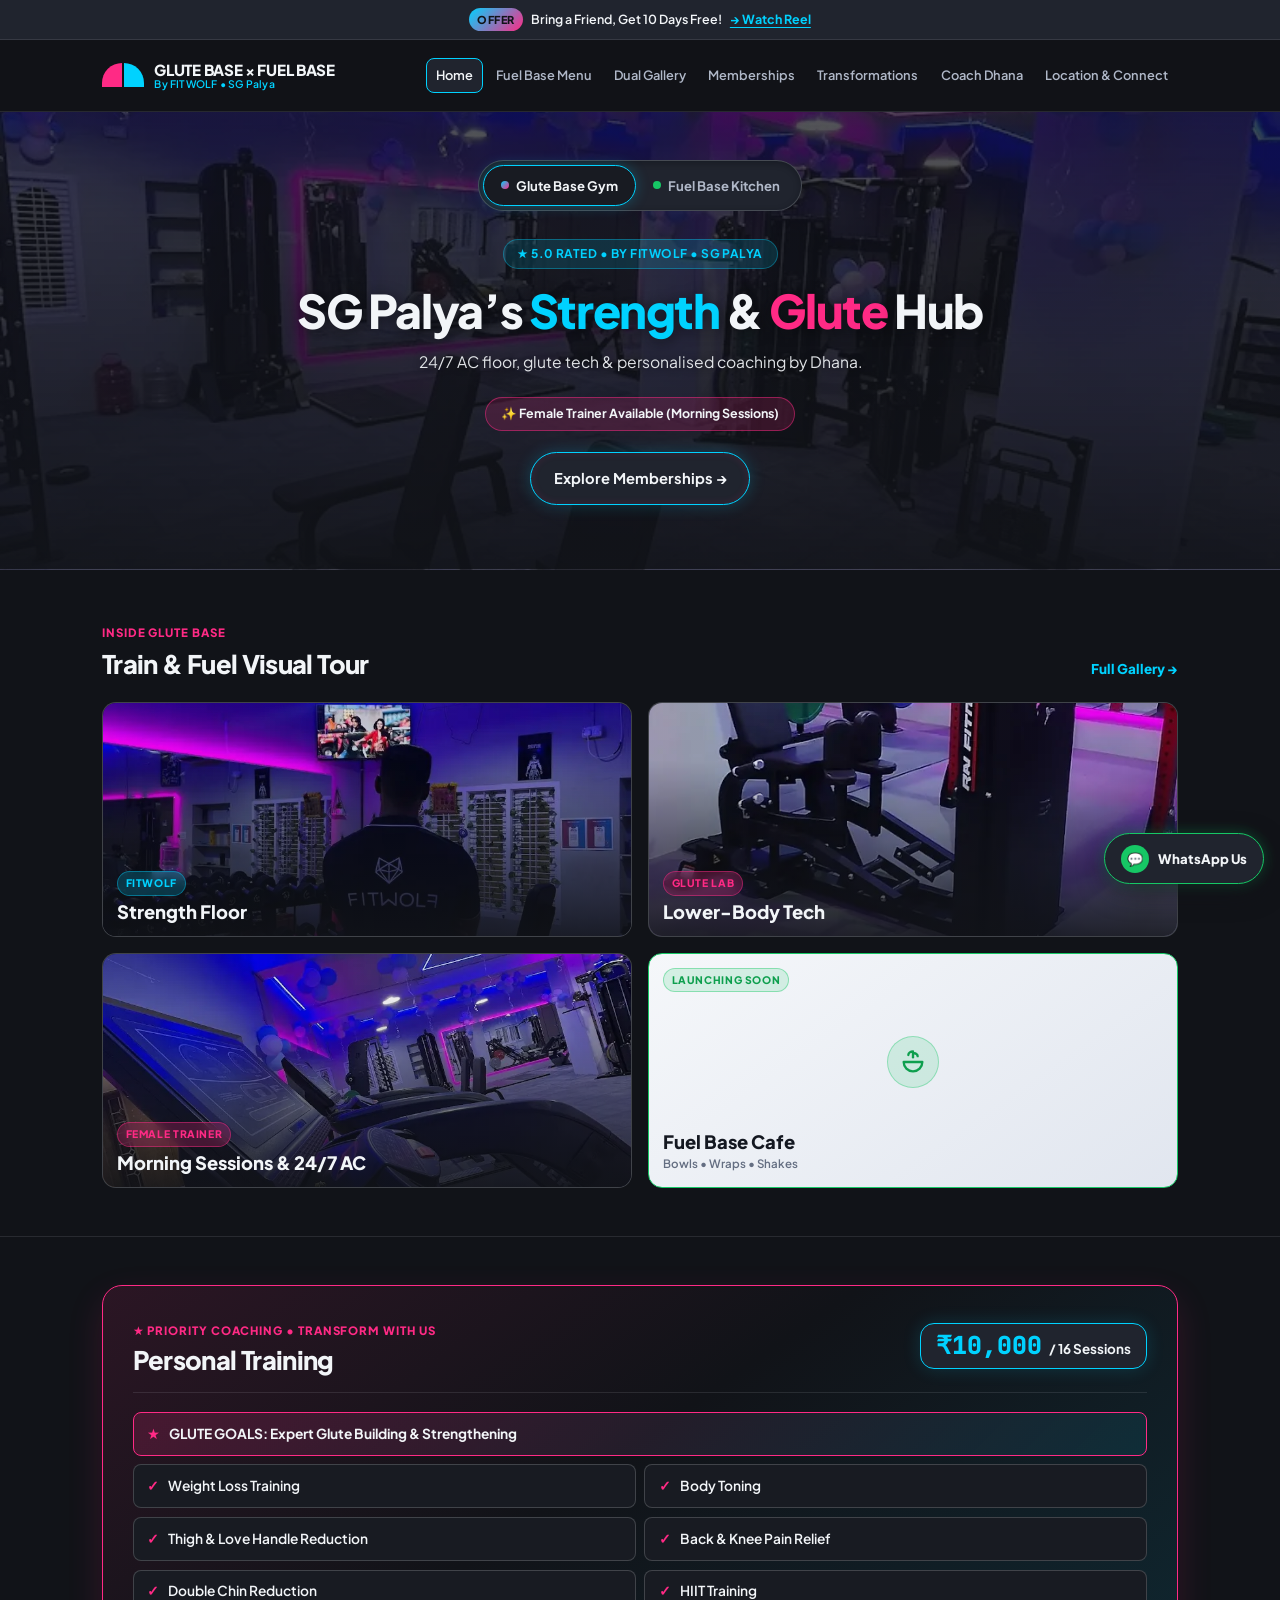
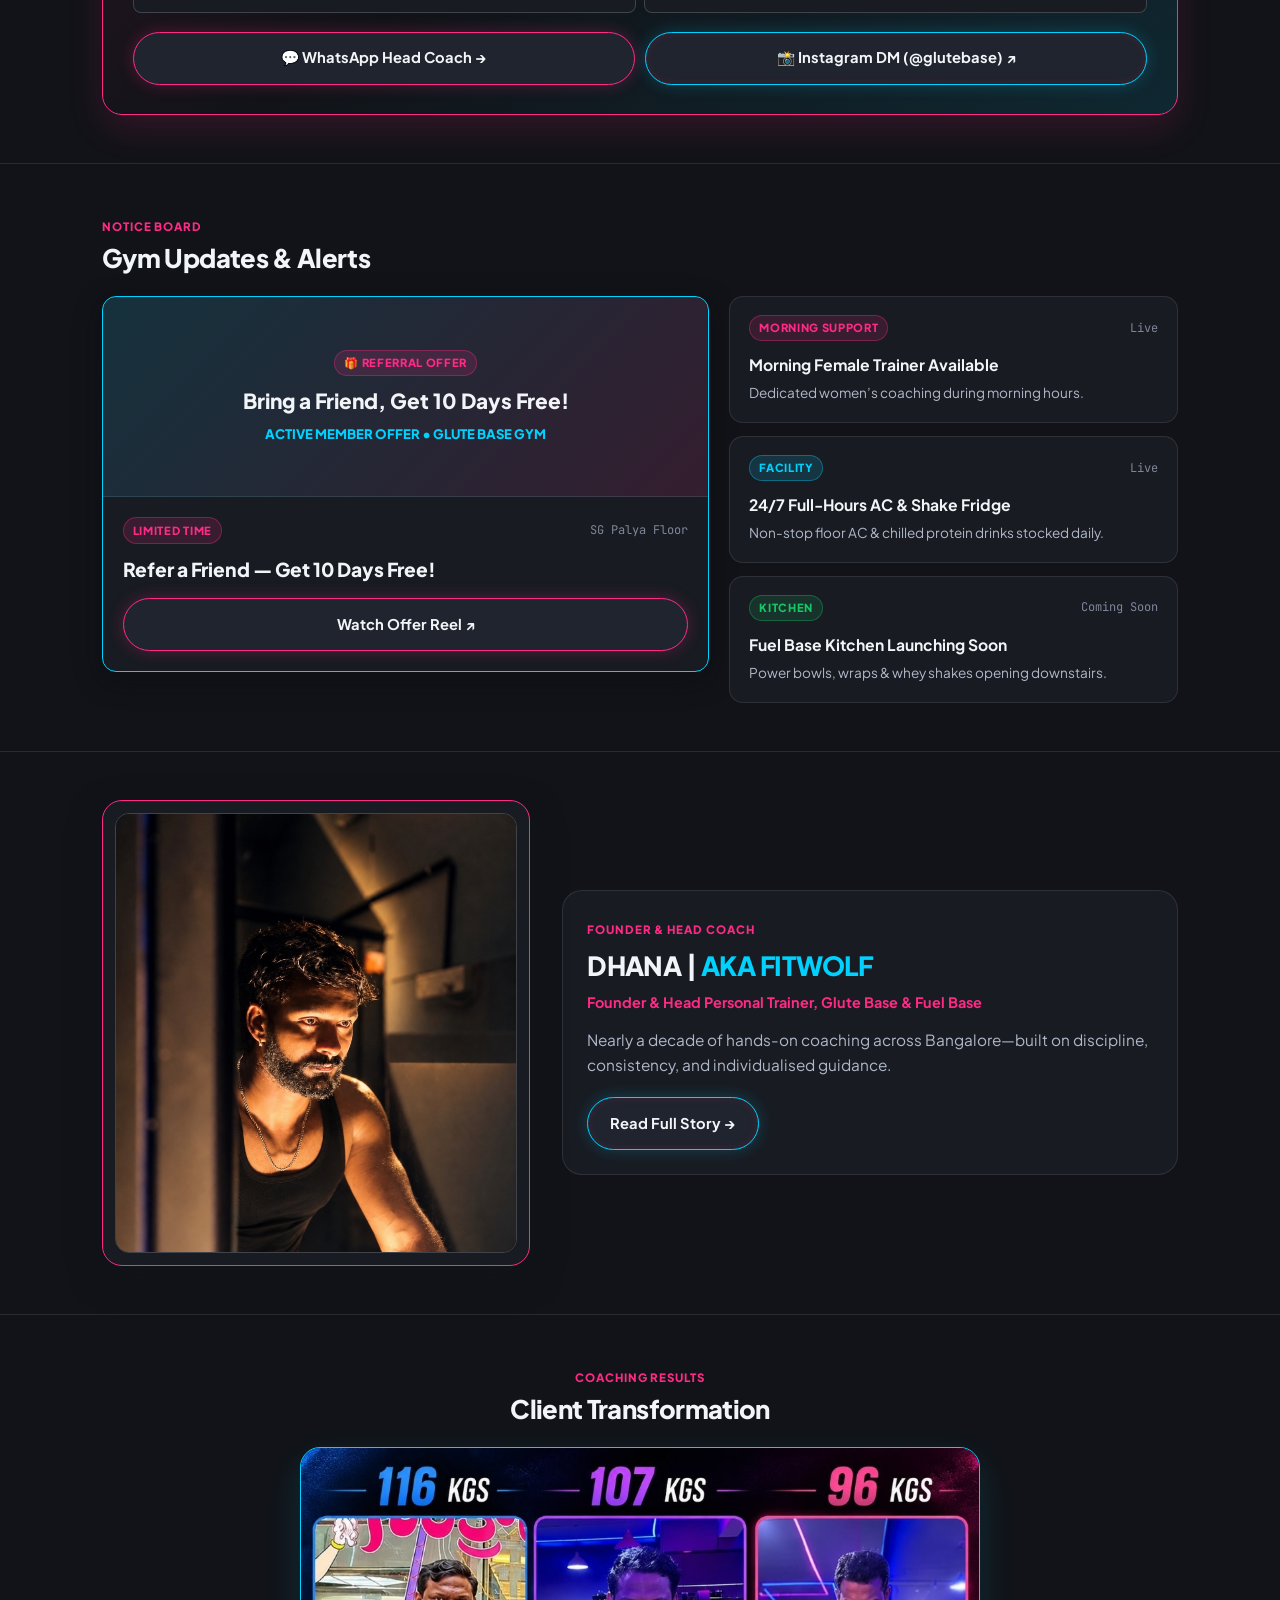
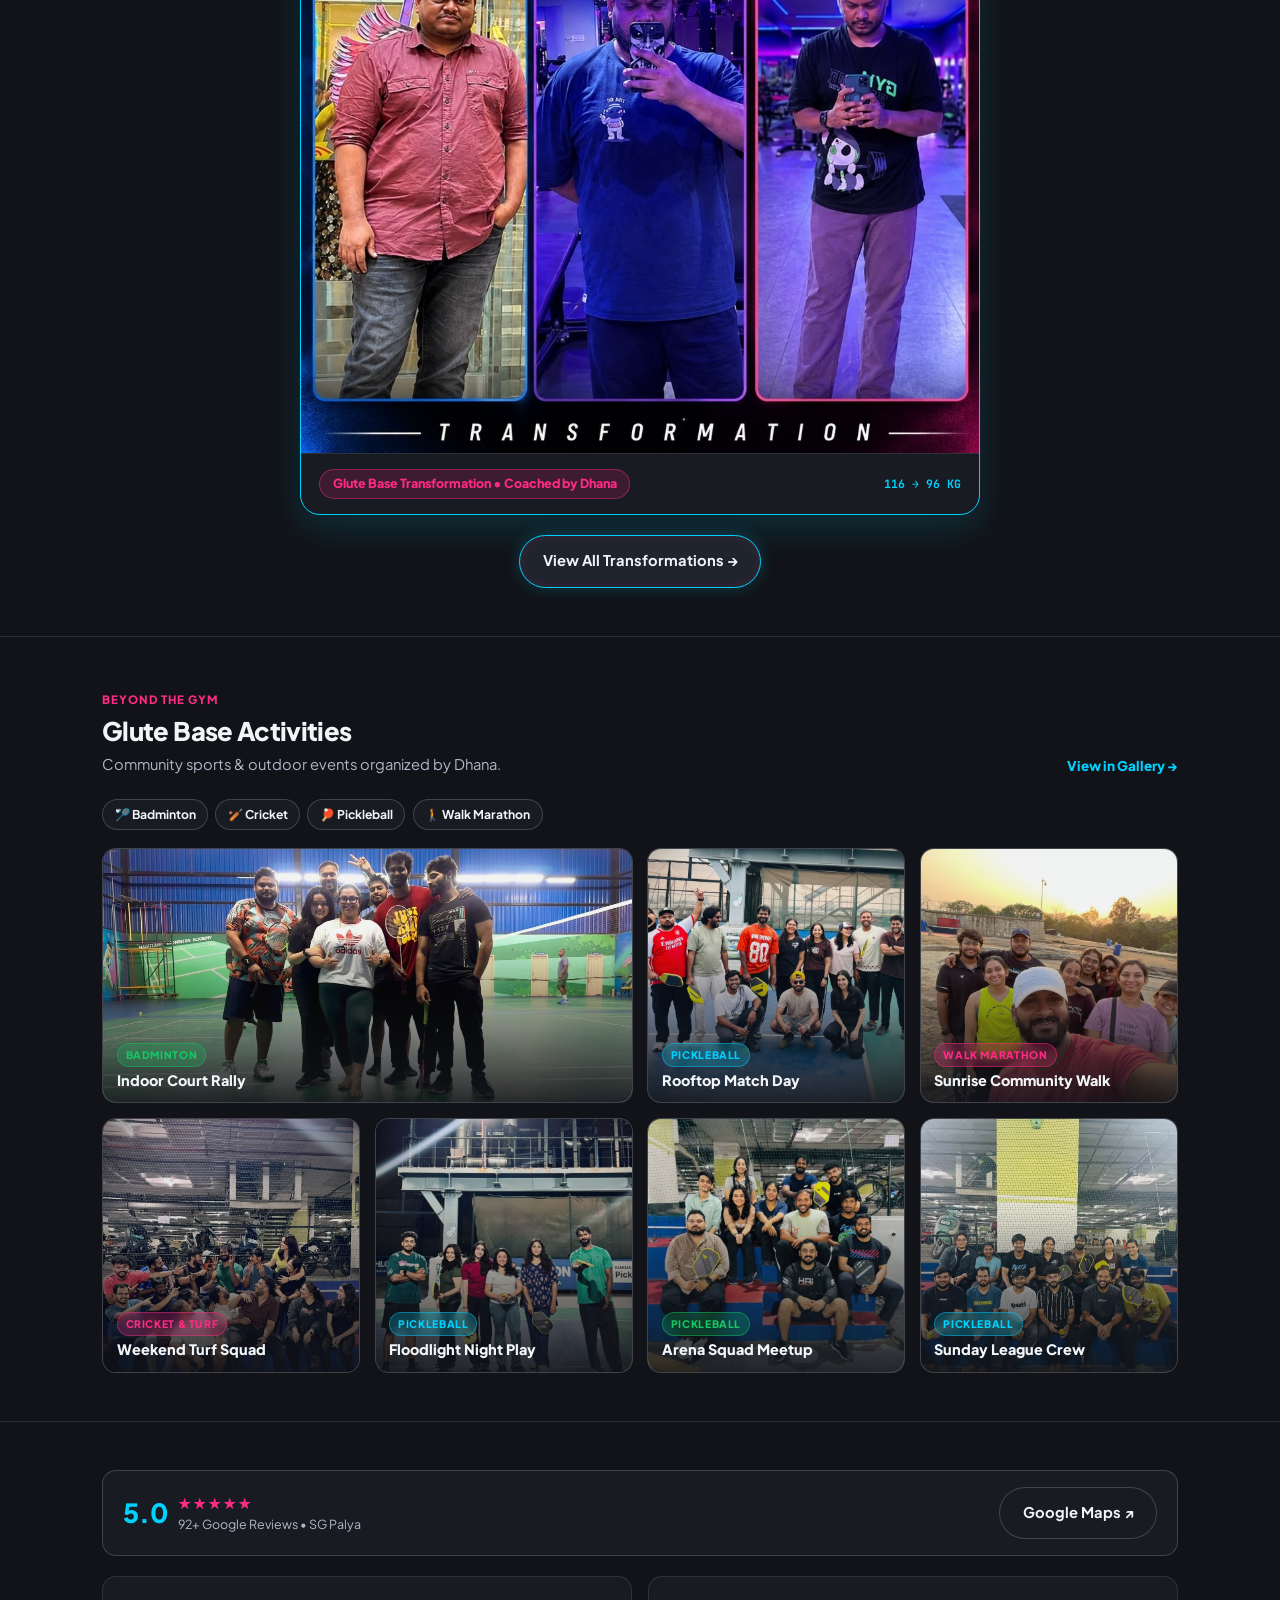
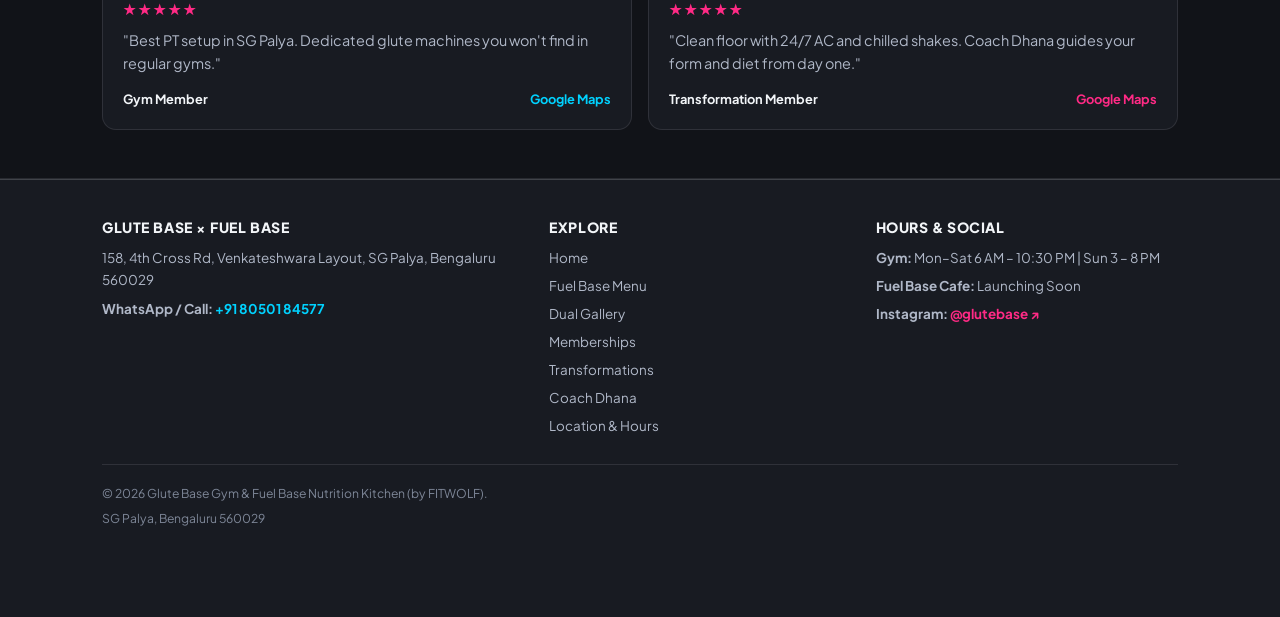
==== commit 65aedad8: "Add priority Personal Training package and dual WhatsApp / Instagram DM CTAs" ====
--- a/index.html
+++ b/index.html
@@ -252,6 +252,66 @@
     </section>
 
     <!-- ======================================================================
+         2B. PRIORITY COACHING: PERSONAL TRAINING (WHATSAPP & INSTAGRAM DM)
+         ====================================================================== -->
+    <section class="section-block" id="personal-training">
+      <div class="container">
+        <div class="pt-priority-card">
+          <div class="pt-card-top">
+            <div>
+              <span class="section-tag" style="margin-bottom: 0.25rem;">★ Priority Coaching • Transform With Us</span>
+              <h2 class="section-title">Personal Training</h2>
+            </div>
+            <a href="pricing.html#personal-training" class="pt-price-badge" aria-label="Personal Training Fee Structure: 10,000 rupees for 16 sessions">
+              <span class="pt-price-num">₹10,000</span>
+              <span class="pt-price-sessions">/ 16 Sessions</span>
+            </a>
+          </div>
+
+          <ul class="pt-services-grid" aria-label="Personal Training Services">
+            <li class="pt-service-pill is-glute-goal">
+              <span class="check-dot">★</span>
+              <span><strong>GLUTE GOALS:</strong> Expert Glute Building &amp; Strengthening</span>
+            </li>
+            <li class="pt-service-pill">
+              <span class="check-dot">✓</span>
+              <span>Weight Loss Training</span>
+            </li>
+            <li class="pt-service-pill">
+              <span class="check-dot">✓</span>
+              <span>Body Toning</span>
+            </li>
+            <li class="pt-service-pill">
+              <span class="check-dot">✓</span>
+              <span>Thigh &amp; Love Handle Reduction</span>
+            </li>
+            <li class="pt-service-pill">
+              <span class="check-dot">✓</span>
+              <span>Back &amp; Knee Pain Relief</span>
+            </li>
+            <li class="pt-service-pill">
+              <span class="check-dot">✓</span>
+              <span>Double Chin Reduction</span>
+            </li>
+            <li class="pt-service-pill">
+              <span class="check-dot">✓</span>
+              <span>HIIT Training</span>
+            </li>
+          </ul>
+
+          <div class="pt-cta-row">
+            <a href="https://wa.me/918050184577?text=Hi%20Dhana%2C%20I%20want%20to%20join%20Personal%20Training%20(16%20Sessions%20-%20%E2%82%B910%2C000)." target="_blank" rel="noopener" class="btn btn-neon-pink" id="home-pt-whatsapp-cta">
+              💬 WhatsApp Head Coach →
+            </a>
+            <a href="https://ig.me/m/glutebase" target="_blank" rel="noopener" class="btn btn-neon-glute" id="home-pt-instagram-cta">
+              📸 Instagram DM (@glutebase) ↗
+            </a>
+          </div>
+        </div>
+      </div>
+    </section>
+
+    <!-- ======================================================================
          3. NOTICE BOARD (GENERAL GYM UPDATES ONLY — NO DUPLICATE PRICING)
          ====================================================================== -->
     <section class="section-block" id="announcements">
--- a/styles.css
+++ b/styles.css
@@ -1728,6 +1728,90 @@
   font-weight: 800;
 }
 
+/* ==========================================================================
+   13B. PRIORITY PERSONAL TRAINING CARD (INDEX, PRICING & DHANA)
+   ========================================================================== */
+.pt-priority-card {
+  background: linear-gradient(145deg, rgba(255, 42, 133, 0.11) 0%, rgba(17, 19, 24, 0.96) 45%, rgba(0, 210, 255, 0.11) 100%);
+  border: 1.5px solid var(--accent-pink);
+  border-radius: var(--radius-lg);
+  padding: 1.35rem;
+  display: flex;
+  flex-direction: column;
+  gap: 1.15rem;
+  box-shadow: 0 14px 36px rgba(255, 42, 133, 0.14);
+}
+
+.pt-card-top {
+  display: flex;
+  flex-direction: column;
+  align-items: flex-start;
+  justify-content: space-between;
+  gap: 0.85rem;
+  padding-bottom: 1rem;
+  border-bottom: 1px solid var(--charcoal-border);
+}
+
+.pt-price-badge {
+  display: inline-flex;
+  align-items: baseline;
+  gap: 0.45rem;
+  padding: 0.55rem 0.95rem;
+  border-radius: var(--radius-md);
+  background-color: var(--charcoal-elevated);
+  border: 1.5px solid var(--accent-blue);
+  box-shadow: 0 0 18px rgba(0, 210, 255, 0.16);
+}
+
+.pt-price-num {
+  font-family: var(--font-mono);
+  font-size: 1.55rem;
+  font-weight: 800;
+  color: var(--accent-blue);
+  line-height: 1;
+}
+
+.pt-price-sessions {
+  font-size: 0.84rem;
+  font-weight: 700;
+  color: var(--text-light-primary);
+}
+
+.pt-services-grid {
+  display: grid;
+  grid-template-columns: 1fr;
+  gap: 0.55rem;
+}
+
+.pt-service-pill {
+  display: flex;
+  align-items: center;
+  gap: 0.55rem;
+  padding: 0.62rem 0.85rem;
+  border-radius: var(--radius-sm);
+  background-color: var(--charcoal-surface);
+  border: 1px solid var(--charcoal-border-strong);
+  font-size: 0.86rem;
+  font-weight: 600;
+  color: var(--text-light-primary);
+}
+
+.pt-service-pill.is-glute-goal {
+  border-color: var(--accent-pink);
+  background: linear-gradient(135deg, rgba(255, 42, 133, 0.16), rgba(0, 210, 255, 0.08));
+  font-weight: 700;
+}
+
+.pt-cta-row {
+  display: flex;
+  flex-direction: column;
+  gap: 0.65rem;
+}
+
+.pt-cta-row .btn {
+  width: 100%;
+}
+
 /* Gym Amenities List */
 .amenities-grid {
   display: grid;
@@ -2461,6 +2545,33 @@
     flex-direction: row;
     gap: 0.75rem;
   }
+
+  .pt-priority-card {
+    padding: 1.85rem;
+  }
+
+  .pt-card-top {
+    flex-direction: row;
+    align-items: center;
+  }
+
+  .pt-services-grid {
+    grid-template-columns: repeat(2, minmax(0, 1fr));
+  }
+
+  .pt-service-pill.is-glute-goal {
+    grid-column: 1 / -1;
+  }
+
+  .pt-cta-row {
+    flex-direction: row;
+    flex-wrap: wrap;
+  }
+
+  .pt-cta-row .btn {
+    width: auto;
+    flex: 1 1 220px;
+  }
 }
 
 @media (min-width: 768px) {
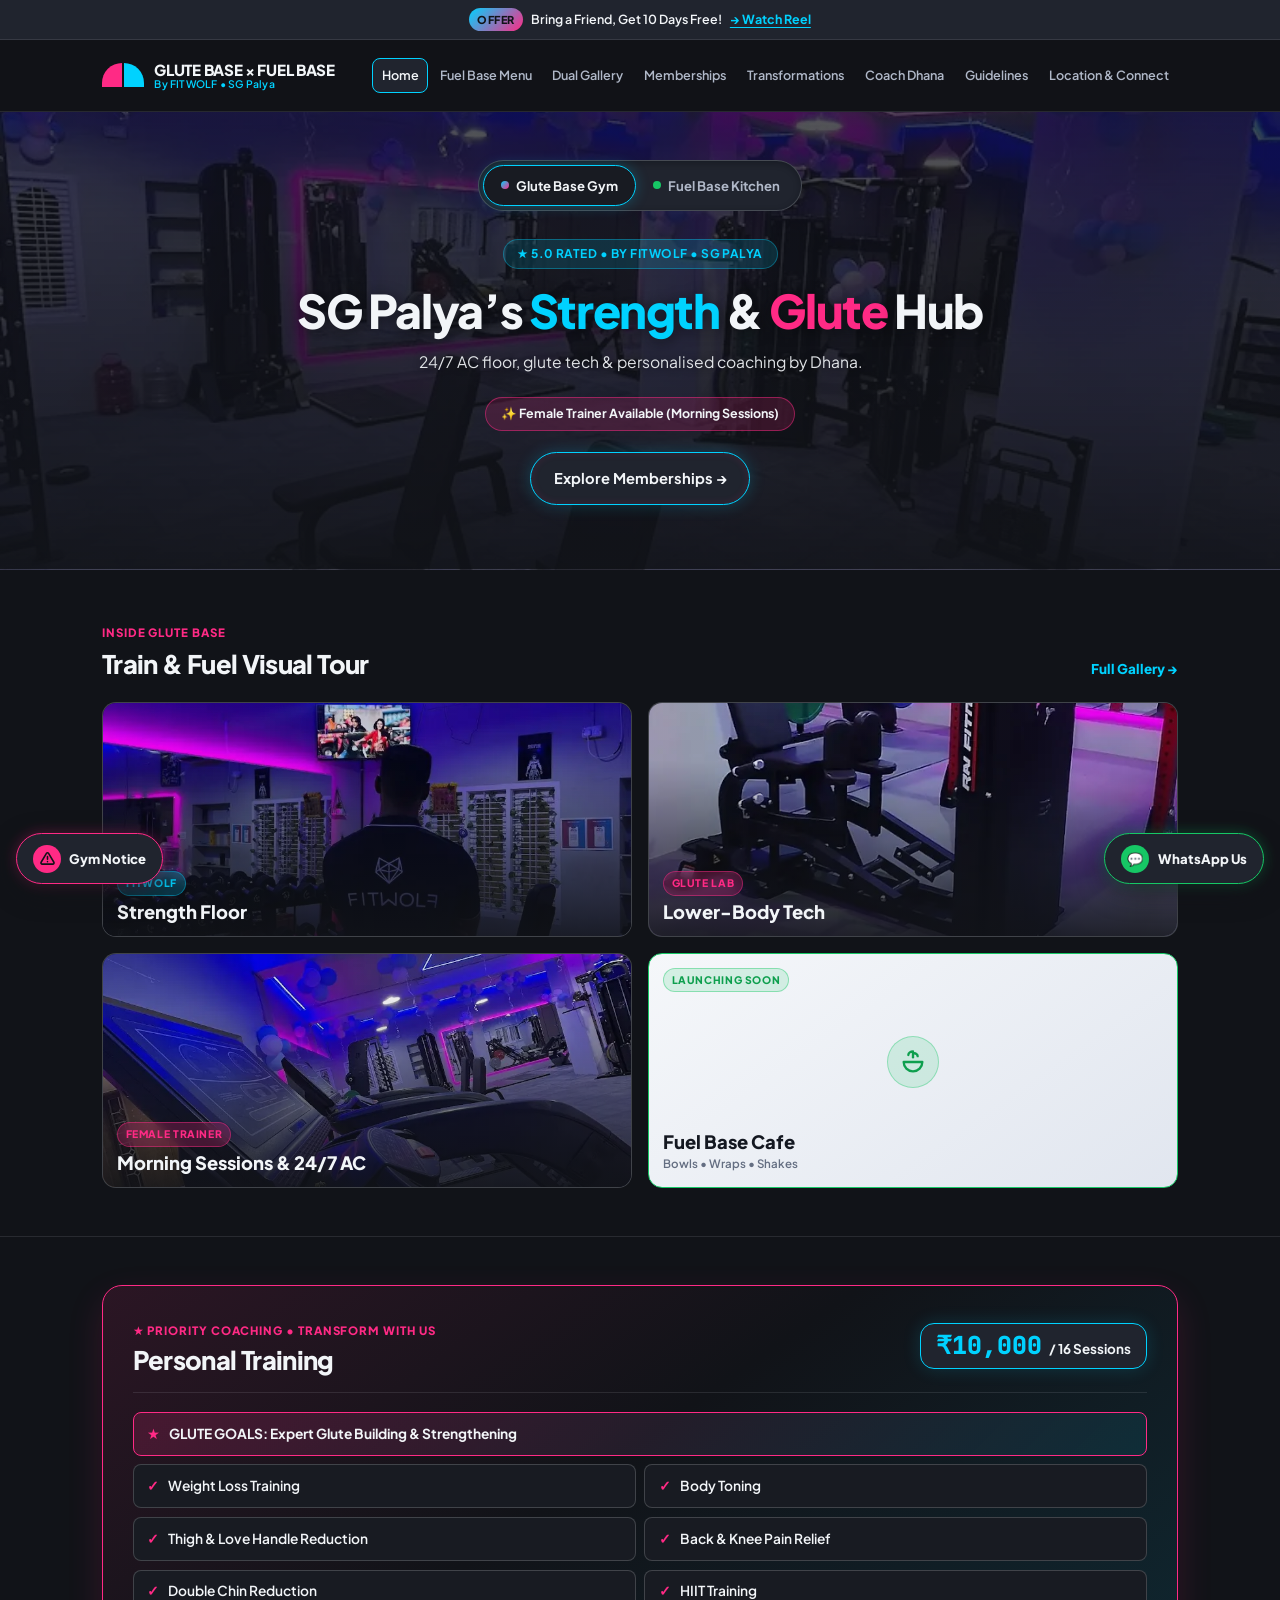
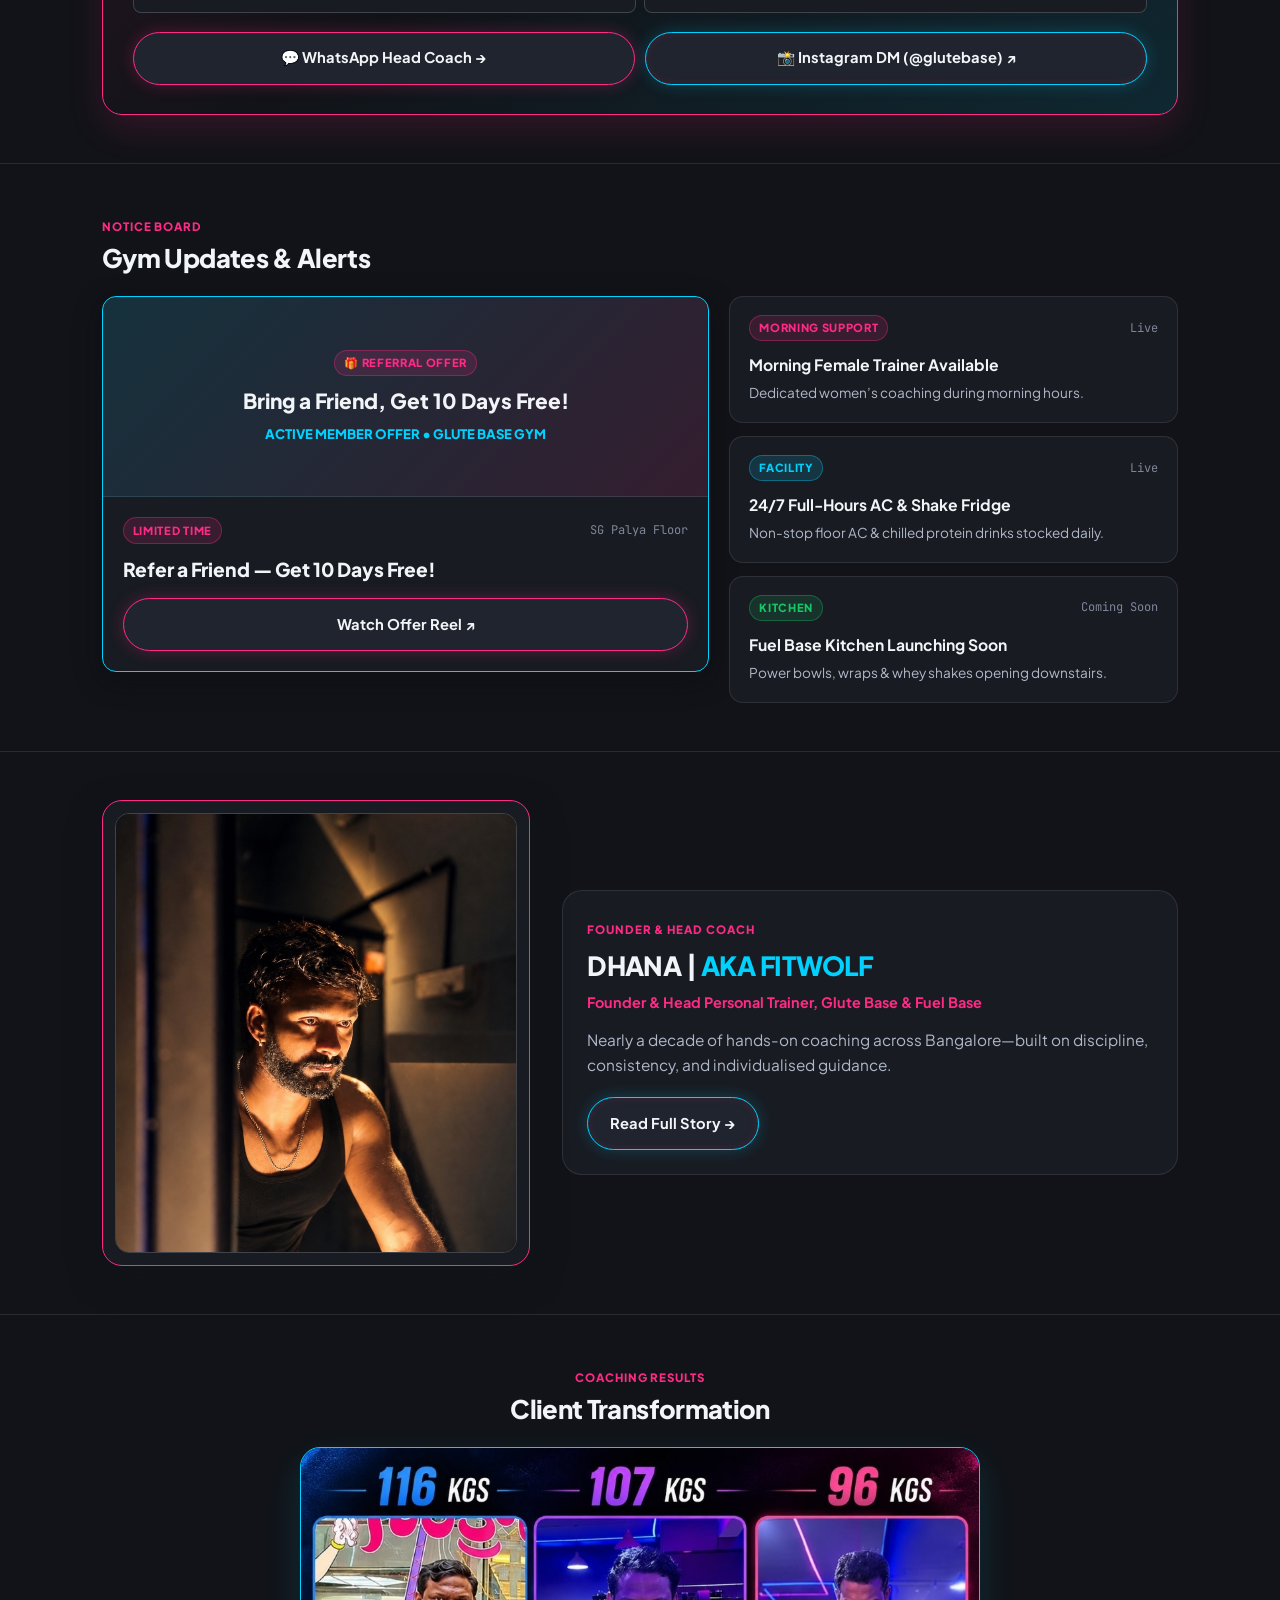
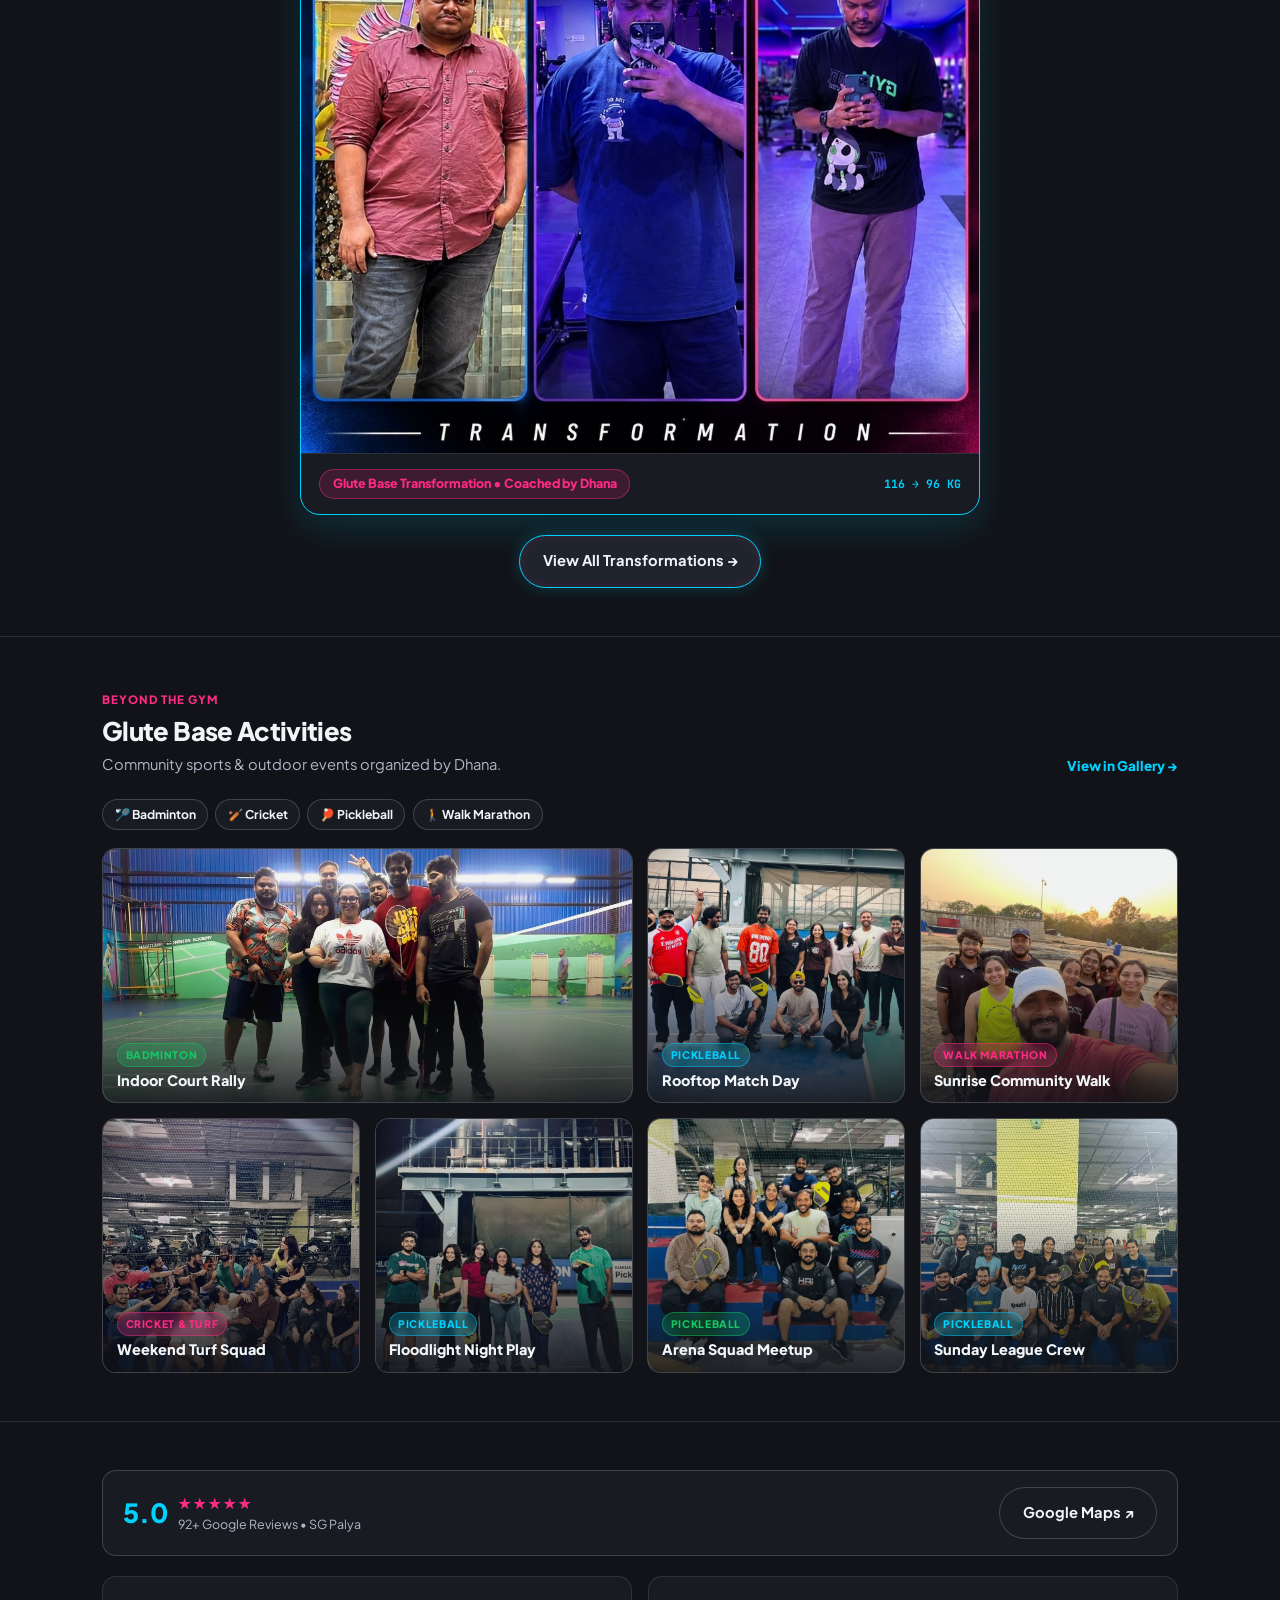
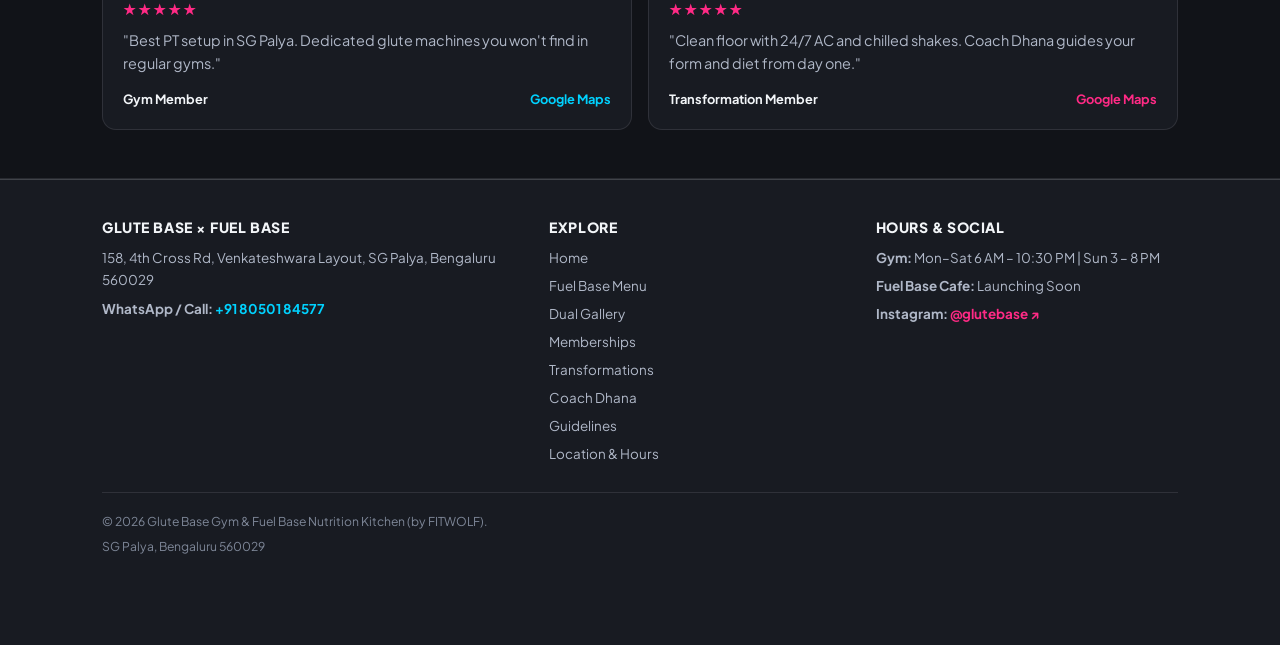
==== commit 8a8f7d28: "Add gym guidelines page, member notice asset, and floating modal on homepage" ====
--- a/index.html
+++ b/index.html
@@ -122,6 +122,7 @@
             <li><a href="pricing.html" class="nav-link">Memberships</a></li>
             <li><a href="transformations.html" class="nav-link">Transformations</a></li>
             <li><a href="dhana.html" class="nav-link">Coach Dhana</a></li>
+            <li><a href="guidelines.html" class="nav-link">Guidelines</a></li>
             <li><a href="contact.html" class="nav-link">Location &amp; Connect</a></li>
           </ul>
         </nav>
@@ -603,6 +604,7 @@
             <li><a href="pricing.html">Memberships</a></li>
             <li><a href="transformations.html">Transformations</a></li>
             <li><a href="dhana.html">Coach Dhana</a></li>
+            <li><a href="guidelines.html">Guidelines</a></li>
             <li><a href="contact.html">Location &amp; Hours</a></li>
           </ul>
         </div>
@@ -622,6 +624,119 @@
     </div>
   </footer>
 
+  <!-- MEMBER NOTICE / GUIDELINES MODAL POPUP -->
+  <div class="modal-backdrop" id="member-notice-modal" role="dialog" aria-modal="true" aria-labelledby="notice-modal-title" aria-hidden="true">
+    <div class="notice-modal-card">
+      <button type="button" class="notice-modal-close" id="notice-modal-close-btn" aria-label="Close Member Notice modal">&times;</button>
+
+      <div class="notice-modal-header">
+        <div class="notice-warning-mark" aria-hidden="true">
+          <svg width="22" height="22" viewBox="0 0 24 24" fill="none" stroke="currentColor" stroke-width="2.2" stroke-linecap="round" stroke-linejoin="round">
+            <path d="M10.29 3.86 1.82 18a2 2 0 0 0 1.71 3h16.94a2 2 0 0 0 1.71-3L13.71 3.86a2 2 0 0 0-3.42 0Z"/>
+            <line x1="12" y1="9" x2="12" y2="13"/>
+            <line x1="12" y1="17" x2="12.01" y2="17"/>
+          </svg>
+        </div>
+        <h2 class="notice-modal-title" id="notice-modal-title">IMPORTANT NOTICE</h2>
+        <div class="notice-member-pill">All GluteBase Members</div>
+        <p class="notice-lead-note">This is a strict warning to all members. Please read carefully.</p>
+      </div>
+
+      <div class="notice-statement-banner">
+        GluteBase equipment is expensive and must be handled responsibly.
+      </div>
+
+      <div class="notice-rules-compact">
+        <div class="notice-rule-row">
+          <div class="notice-rule-icon" aria-hidden="true">
+            <svg width="18" height="18" viewBox="0 0 24 24" fill="none" stroke="currentColor" stroke-width="2" stroke-linecap="round" stroke-linejoin="round">
+              <path d="M6.5 6.5v11"/>
+              <path d="M17.5 6.5v11"/>
+              <path d="M3.5 9v6"/>
+              <path d="M20.5 9v6"/>
+              <path d="M6.5 12h11"/>
+            </svg>
+          </div>
+          <div>
+            <div class="notice-rule-heading">1. Dumbbells &amp; Weights:</div>
+            <p class="notice-rule-desc">Do not throw, slam or carelessly drop weights. Always return them to their designated places.</p>
+          </div>
+        </div>
+
+        <div class="notice-rule-row">
+          <div class="notice-rule-icon" aria-hidden="true">
+            <svg width="18" height="18" viewBox="0 0 24 24" fill="none" stroke="currentColor" stroke-width="2" stroke-linecap="round" stroke-linejoin="round">
+              <rect x="6" y="4" width="12" height="14" rx="2"/>
+              <path d="M4 20h16"/>
+              <path d="M10 9h4"/>
+              <path d="M10 13h4"/>
+            </svg>
+          </div>
+          <div>
+            <div class="notice-rule-heading">2. Machines:</div>
+            <p class="notice-rule-desc">Control the weights while lifting and lowering. Do not bang or misuse equipment.</p>
+          </div>
+        </div>
+
+        <div class="notice-rule-row">
+          <div class="notice-rule-icon" aria-hidden="true">
+            <svg width="18" height="18" viewBox="0 0 24 24" fill="none" stroke="currentColor" stroke-width="2" stroke-linecap="round" stroke-linejoin="round">
+              <path d="M3 12h18"/>
+              <path d="M5 12v6"/>
+              <path d="M19 12v6"/>
+              <path d="M4 10h16"/>
+            </svg>
+          </div>
+          <div>
+            <div class="notice-rule-heading">3. Gym Property:</div>
+            <p class="notice-rule-desc">Damaging benches, breaking equipment, misplacing or stealing even small accessories will NOT be tolerated.</p>
+          </div>
+        </div>
+      </div>
+
+      <div class="notice-strict-box">
+        <span class="notice-strict-heading">Strict Action Will Be Taken:</span>
+        <ul class="notice-strict-list">
+          <li><span class="notice-bullet-dot">•</span><span>Equipment damage and missing items are monitored and recorded.</span></li>
+          <li><span class="notice-bullet-dot">•</span><span>Anyone responsible will have to bear the repair or replacement cost.</span></li>
+          <li><span class="notice-bullet-dot">•</span><span>Serious or repeated violations will result in immediate membership cancellation without a refund.</span></li>
+        </ul>
+      </div>
+
+      <div class="notice-pledge-banner">
+        <div class="notice-pledge-main">Lift heavy, but handle equipment responsibly.</div>
+        <div class="notice-pledge-sub">
+          We have 300+ members. Respect the space, the equipment &amp; fellow members. — <strong>Team GluteBase</strong>
+        </div>
+      </div>
+
+      <div class="notice-modal-actions">
+        <a href="guidelines.html" class="btn btn-neon-glute" id="notice-modal-guidelines-link">View Full Guidelines Page →</a>
+        <button type="button" class="btn btn-secondary-dark" id="notice-modal-dismiss-btn">Understood &amp; Close</button>
+      </div>
+    </div>
+  </div>
+
+  <!-- FLOATING MEMBER NOTICE BUTTON (BOTTOM LEFT) -->
+  <button
+    type="button"
+    class="notice-float"
+    id="notice-float-btn"
+    data-notice-modal-open
+    aria-haspopup="dialog"
+    aria-controls="member-notice-modal"
+    aria-label="Open Important Member Notice and Gym Guidelines"
+  >
+    <span class="notice-icon-circle" aria-hidden="true">
+      <svg width="15" height="15" viewBox="0 0 24 24" fill="none" stroke="currentColor" stroke-width="2.5" stroke-linecap="round" stroke-linejoin="round">
+        <path d="M10.29 3.86 1.82 18a2 2 0 0 0 1.71 3h16.94a2 2 0 0 0 1.71-3L13.71 3.86a2 2 0 0 0-3.42 0Z"/>
+        <line x1="12" y1="9" x2="12" y2="13"/>
+        <line x1="12" y1="17" x2="12.01" y2="17"/>
+      </svg>
+    </span>
+    <span>Gym Notice</span>
+  </button>
+
   <!-- PERSISTENT FLOATING WHATSAPP WIDGET -->
   <a href="https://wa.me/918050184577?text=Hi%20Dhana%2C%20I%20visited%20Glute%20Base%20online%20and%20want%20to%20connect." target="_blank" rel="noopener" class="whatsapp-float" aria-label="Chat on WhatsApp with Glute Base">
     <span class="wa-icon-circle" aria-hidden="true">💬</span>
--- a/styles.css
+++ b/styles.css
@@ -2446,6 +2446,419 @@
 }
 
 /* ==========================================================================
+   15B. GYM GUIDELINES PAGE & FLOATING MEMBER NOTICE MODAL
+   ========================================================================== */
+.notice-float {
+  position: fixed;
+  left: max(16px, env(safe-area-inset-left));
+  bottom: max(16px, env(safe-area-inset-bottom));
+  z-index: 1000;
+  display: inline-flex;
+  align-items: center;
+  gap: 0.5rem;
+  background-color: var(--charcoal-elevated);
+  color: var(--text-light-primary);
+  border: 1.5px solid var(--accent-pink);
+  box-shadow: 0 8px 26px rgba(17, 19, 24, 0.68), 0 0 14px rgba(255, 42, 133, 0.32);
+  padding: 0.65rem 1rem;
+  border-radius: var(--radius-pill);
+  font-family: inherit;
+  font-size: 0.82rem;
+  font-weight: 800;
+  cursor: pointer;
+  transition: transform 0.2s ease, box-shadow 0.2s ease;
+}
+
+.notice-float:hover {
+  transform: translateY(-2px);
+  box-shadow: 0 12px 30px rgba(17, 19, 24, 0.82), 0 0 20px rgba(255, 42, 133, 0.48);
+}
+
+.notice-icon-circle {
+  width: 28px;
+  height: 28px;
+  border-radius: 50%;
+  background-color: var(--accent-pink);
+  color: var(--charcoal-bg);
+  display: flex;
+  align-items: center;
+  justify-content: center;
+  flex-shrink: 0;
+}
+
+@media (max-width: 390px) {
+  .notice-float,
+  .whatsapp-float {
+    padding: 0.55rem 0.78rem;
+    font-size: 0.76rem;
+    gap: 0.4rem;
+  }
+
+  .notice-icon-circle,
+  .wa-icon-circle {
+    width: 24px;
+    height: 24px;
+  }
+}
+
+/* Member Notice Modal Card (Dark Charcoal Theme + Pink/Blue Accents) */
+.notice-modal-card {
+  position: relative;
+  background-color: var(--charcoal-surface);
+  color: var(--text-light-primary);
+  border: 1.5px solid var(--accent-pink);
+  border-radius: var(--radius-lg);
+  max-width: 520px;
+  width: 100%;
+  max-height: min(88vh, 800px);
+  overflow-y: auto;
+  scrollbar-width: thin;
+  scrollbar-color: rgba(255, 42, 133, 0.45) transparent;
+  padding: 1.25rem 1.1rem 1.25rem;
+  text-align: left;
+  box-shadow: 0 24px 60px rgba(17, 19, 24, 0.82), 0 0 28px rgba(255, 42, 133, 0.24);
+}
+
+.notice-modal-card::-webkit-scrollbar {
+  width: 5px;
+}
+
+.notice-modal-card::-webkit-scrollbar-track {
+  background: transparent;
+}
+
+.notice-modal-card::-webkit-scrollbar-thumb {
+  background-color: rgba(255, 42, 133, 0.45);
+  border-radius: 9999px;
+}
+
+.notice-modal-close {
+  position: sticky;
+  top: 0;
+  float: right;
+  width: 34px;
+  height: 34px;
+  border-radius: 50%;
+  border: 1px solid var(--charcoal-border-strong);
+  background-color: var(--charcoal-elevated);
+  color: var(--text-light-primary);
+  font-size: 1.2rem;
+  line-height: 1;
+  font-weight: 700;
+  cursor: pointer;
+  display: inline-flex;
+  align-items: center;
+  justify-content: center;
+  transition: border-color 0.2s ease, color 0.2s ease;
+}
+
+.notice-modal-close:hover {
+  border-color: var(--accent-pink);
+  color: var(--accent-pink);
+}
+
+.notice-modal-header {
+  text-align: center;
+  margin-bottom: 1rem;
+  padding-top: 0.25rem;
+}
+
+.notice-warning-mark {
+  width: 42px;
+  height: 42px;
+  margin: 0 auto 0.55rem;
+  border-radius: 12px;
+  background-color: var(--accent-pink-soft);
+  border: 1px solid rgba(255, 42, 133, 0.45);
+  color: var(--accent-pink);
+  display: flex;
+  align-items: center;
+  justify-content: center;
+}
+
+.notice-modal-title {
+  font-size: 1.35rem;
+  font-weight: 800;
+  letter-spacing: 0.02em;
+  line-height: 1.18;
+  margin-bottom: 0.4rem;
+}
+
+.notice-member-pill {
+  display: inline-block;
+  padding: 0.26rem 0.8rem;
+  border-radius: var(--radius-pill);
+  background: var(--grad-glute);
+  color: var(--charcoal-bg);
+  font-size: 0.72rem;
+  font-weight: 800;
+  letter-spacing: 0.06em;
+  text-transform: uppercase;
+  margin-bottom: 0.45rem;
+}
+
+.notice-lead-note {
+  font-size: 0.84rem;
+  font-weight: 600;
+  color: var(--text-light-secondary);
+}
+
+.notice-statement-banner {
+  background-color: var(--charcoal-elevated);
+  border: 1px solid rgba(0, 210, 255, 0.35);
+  border-radius: var(--radius-md);
+  padding: 0.75rem 0.9rem;
+  text-align: center;
+  font-size: 0.88rem;
+  font-weight: 700;
+  color: var(--text-light-primary);
+  margin-bottom: 0.9rem;
+}
+
+.notice-rules-compact {
+  display: flex;
+  flex-direction: column;
+  gap: 0.6rem;
+  margin-bottom: 0.95rem;
+}
+
+.notice-rule-row {
+  display: flex;
+  align-items: flex-start;
+  gap: 0.7rem;
+  background-color: var(--charcoal-bg);
+  border: 1px solid var(--charcoal-border);
+  border-radius: var(--radius-md);
+  padding: 0.7rem 0.8rem;
+}
+
+.notice-rule-icon {
+  width: 34px;
+  height: 34px;
+  border-radius: 50%;
+  background-color: var(--accent-blue-soft);
+  border: 1px solid rgba(0, 210, 255, 0.35);
+  color: var(--accent-blue);
+  display: flex;
+  align-items: center;
+  justify-content: center;
+  flex-shrink: 0;
+  margin-top: 0.1rem;
+}
+
+.notice-rule-heading {
+  font-size: 0.88rem;
+  font-weight: 800;
+  color: var(--text-light-primary);
+  margin-bottom: 0.12rem;
+}
+
+.notice-rule-desc {
+  font-size: 0.8rem;
+  line-height: 1.45;
+  color: var(--text-light-secondary);
+}
+
+.notice-strict-box {
+  background: linear-gradient(145deg, rgba(255, 42, 133, 0.12), rgba(24, 27, 34, 0.96));
+  border: 1px solid rgba(255, 42, 133, 0.48);
+  border-radius: var(--radius-md);
+  padding: 0.85rem 0.95rem;
+  margin-bottom: 0.9rem;
+}
+
+.notice-strict-heading {
+  display: inline-block;
+  font-size: 0.76rem;
+  font-weight: 800;
+  text-transform: uppercase;
+  letter-spacing: 0.06em;
+  color: var(--accent-pink);
+  margin-bottom: 0.45rem;
+}
+
+.notice-strict-list {
+  display: flex;
+  flex-direction: column;
+  gap: 0.35rem;
+  font-size: 0.8rem;
+  color: var(--text-light-primary);
+}
+
+.notice-strict-list li {
+  display: flex;
+  align-items: flex-start;
+  gap: 0.45rem;
+  line-height: 1.42;
+}
+
+.notice-bullet-dot {
+  color: var(--accent-pink);
+  font-weight: 800;
+  flex-shrink: 0;
+}
+
+.notice-pledge-banner {
+  background-color: var(--charcoal-elevated);
+  border: 1px solid var(--charcoal-border-strong);
+  border-radius: var(--radius-md);
+  padding: 0.75rem 0.85rem;
+  text-align: center;
+  margin-bottom: 0.95rem;
+}
+
+.notice-pledge-main {
+  font-size: 0.86rem;
+  font-weight: 800;
+  color: var(--accent-blue);
+  margin-bottom: 0.2rem;
+}
+
+.notice-pledge-sub {
+  font-size: 0.78rem;
+  color: var(--text-light-secondary);
+}
+
+.notice-modal-actions {
+  display: flex;
+  flex-direction: column;
+  gap: 0.55rem;
+}
+
+.notice-modal-actions .btn {
+  width: 100%;
+}
+
+/* Guidelines Page (guidelines.html) */
+.guidelines-wrap {
+  max-width: 780px;
+  margin: 0 auto;
+  display: flex;
+  flex-direction: column;
+  gap: 1.25rem;
+}
+
+.guidelines-hero-card {
+  background: linear-gradient(155deg, rgba(255, 42, 133, 0.1), rgba(24, 27, 34, 0.98) 45%, rgba(0, 210, 255, 0.08));
+  border: 1.5px solid var(--accent-pink);
+  border-radius: var(--radius-lg);
+  padding: 1.65rem 1.25rem;
+  text-align: center;
+}
+
+.guidelines-rules-grid {
+  display: flex;
+  flex-direction: column;
+  gap: 0.85rem;
+}
+
+.guideline-rule-card {
+  background-color: var(--charcoal-surface);
+  border: 1px solid var(--charcoal-border-strong);
+  border-radius: var(--radius-md);
+  padding: 1.1rem 1.05rem;
+  display: flex;
+  align-items: flex-start;
+  gap: 0.9rem;
+}
+
+.guideline-rule-icon {
+  width: 44px;
+  height: 44px;
+  border-radius: 50%;
+  background-color: var(--accent-blue-soft);
+  border: 1.5px solid rgba(0, 210, 255, 0.45);
+  color: var(--accent-blue);
+  display: flex;
+  align-items: center;
+  justify-content: center;
+  flex-shrink: 0;
+}
+
+.guideline-rule-title {
+  font-size: 1.02rem;
+  font-weight: 800;
+  color: var(--text-light-primary);
+  margin-bottom: 0.25rem;
+}
+
+.guideline-rule-text {
+  font-size: 0.88rem;
+  line-height: 1.55;
+  color: var(--text-light-secondary);
+}
+
+.guidelines-action-card {
+  background: linear-gradient(145deg, rgba(255, 42, 133, 0.14), rgba(24, 27, 34, 0.98));
+  border: 1.5px solid rgba(255, 42, 133, 0.6);
+  border-radius: var(--radius-lg);
+  padding: 1.35rem 1.2rem;
+}
+
+.guidelines-action-badge {
+  display: inline-block;
+  padding: 0.28rem 0.8rem;
+  border-radius: var(--radius-pill);
+  background-color: var(--accent-pink);
+  color: var(--charcoal-bg);
+  font-size: 0.76rem;
+  font-weight: 800;
+  letter-spacing: 0.06em;
+  text-transform: uppercase;
+  margin-bottom: 0.85rem;
+}
+
+.guidelines-action-list {
+  display: flex;
+  flex-direction: column;
+  gap: 0.6rem;
+  font-size: 0.92rem;
+  color: var(--text-light-primary);
+}
+
+.guidelines-action-list li {
+  display: flex;
+  align-items: flex-start;
+  gap: 0.55rem;
+  line-height: 1.5;
+}
+
+.guidelines-pledge-card {
+  background-color: var(--charcoal-surface);
+  border: 1px solid var(--charcoal-border-strong);
+  border-radius: var(--radius-lg);
+  padding: 1.35rem 1.2rem;
+  text-align: center;
+  display: flex;
+  flex-direction: column;
+  gap: 0.85rem;
+}
+
+.guidelines-pledge-highlight {
+  background: linear-gradient(135deg, rgba(0, 210, 255, 0.12), rgba(255, 42, 133, 0.12));
+  border: 1px solid rgba(0, 210, 255, 0.35);
+  border-radius: var(--radius-md);
+  padding: 0.95rem 1rem;
+}
+
+.guidelines-poster-card {
+  background-color: var(--charcoal-surface);
+  border: 1px solid var(--charcoal-border-strong);
+  border-radius: var(--radius-lg);
+  padding: 1.15rem;
+  text-align: center;
+}
+
+.guidelines-poster-img {
+  width: 100%;
+  max-width: 440px;
+  height: auto;
+  margin: 0.75rem auto 0;
+  border-radius: var(--radius-md);
+  border: 1px solid var(--charcoal-border-strong);
+}
+
+/* ==========================================================================
    16. RESPONSIVE BREAKPOINTS (SCALING UP FROM MOBILE-FIRST)
    ========================================================================== */
 @media (min-width: 640px) {
@@ -2663,13 +3076,24 @@
   .nav-list {
     flex-direction: row;
     align-items: center;
-    gap: 0.15rem;
+    gap: 0.08rem;
   }
 
   .nav-link {
-    padding: 0.42rem 0.56rem;
-    font-size: 0.8rem;
+    padding: 0.38rem 0.44rem;
+    font-size: 0.76rem;
     white-space: nowrap;
     background: transparent;
   }
 }
+
+@media (min-width: 1200px) {
+  .nav-list {
+    gap: 0.14rem;
+  }
+
+  .nav-link {
+    padding: 0.42rem 0.52rem;
+    font-size: 0.79rem;
+  }
+}
